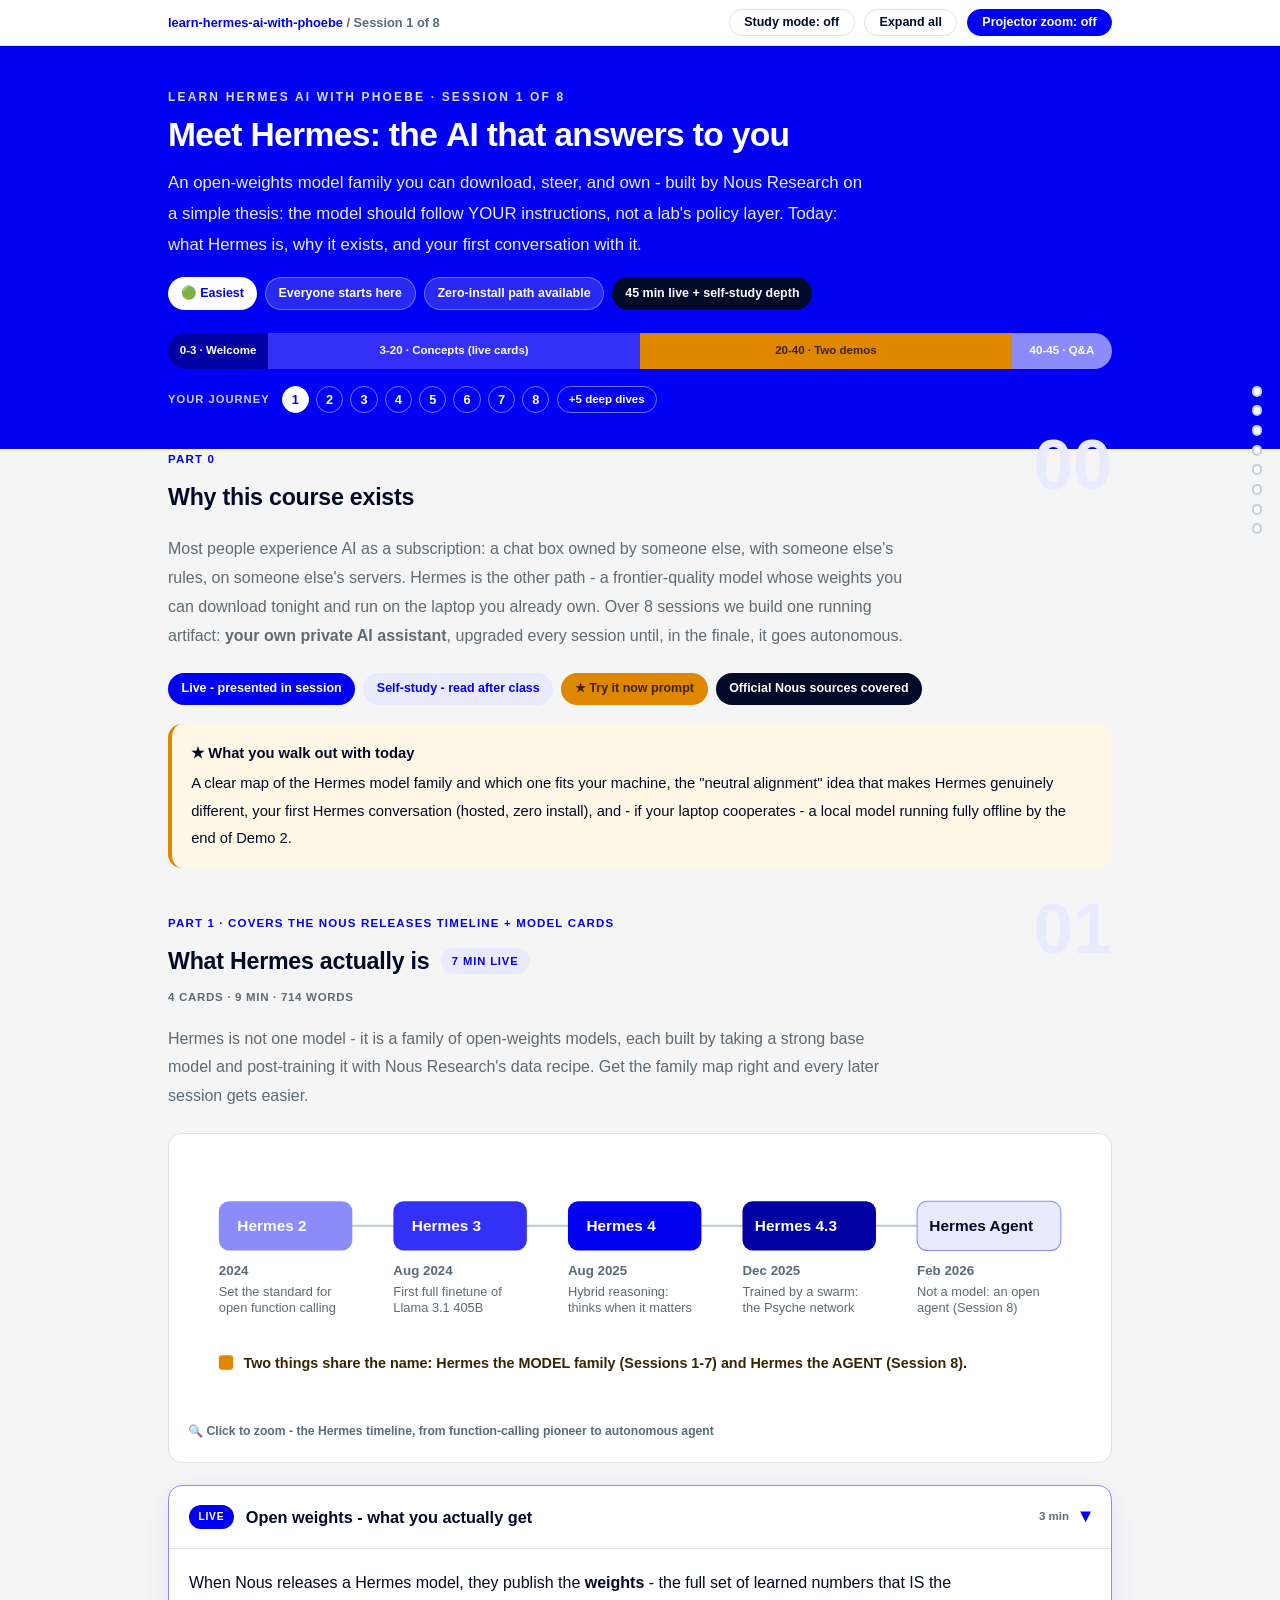
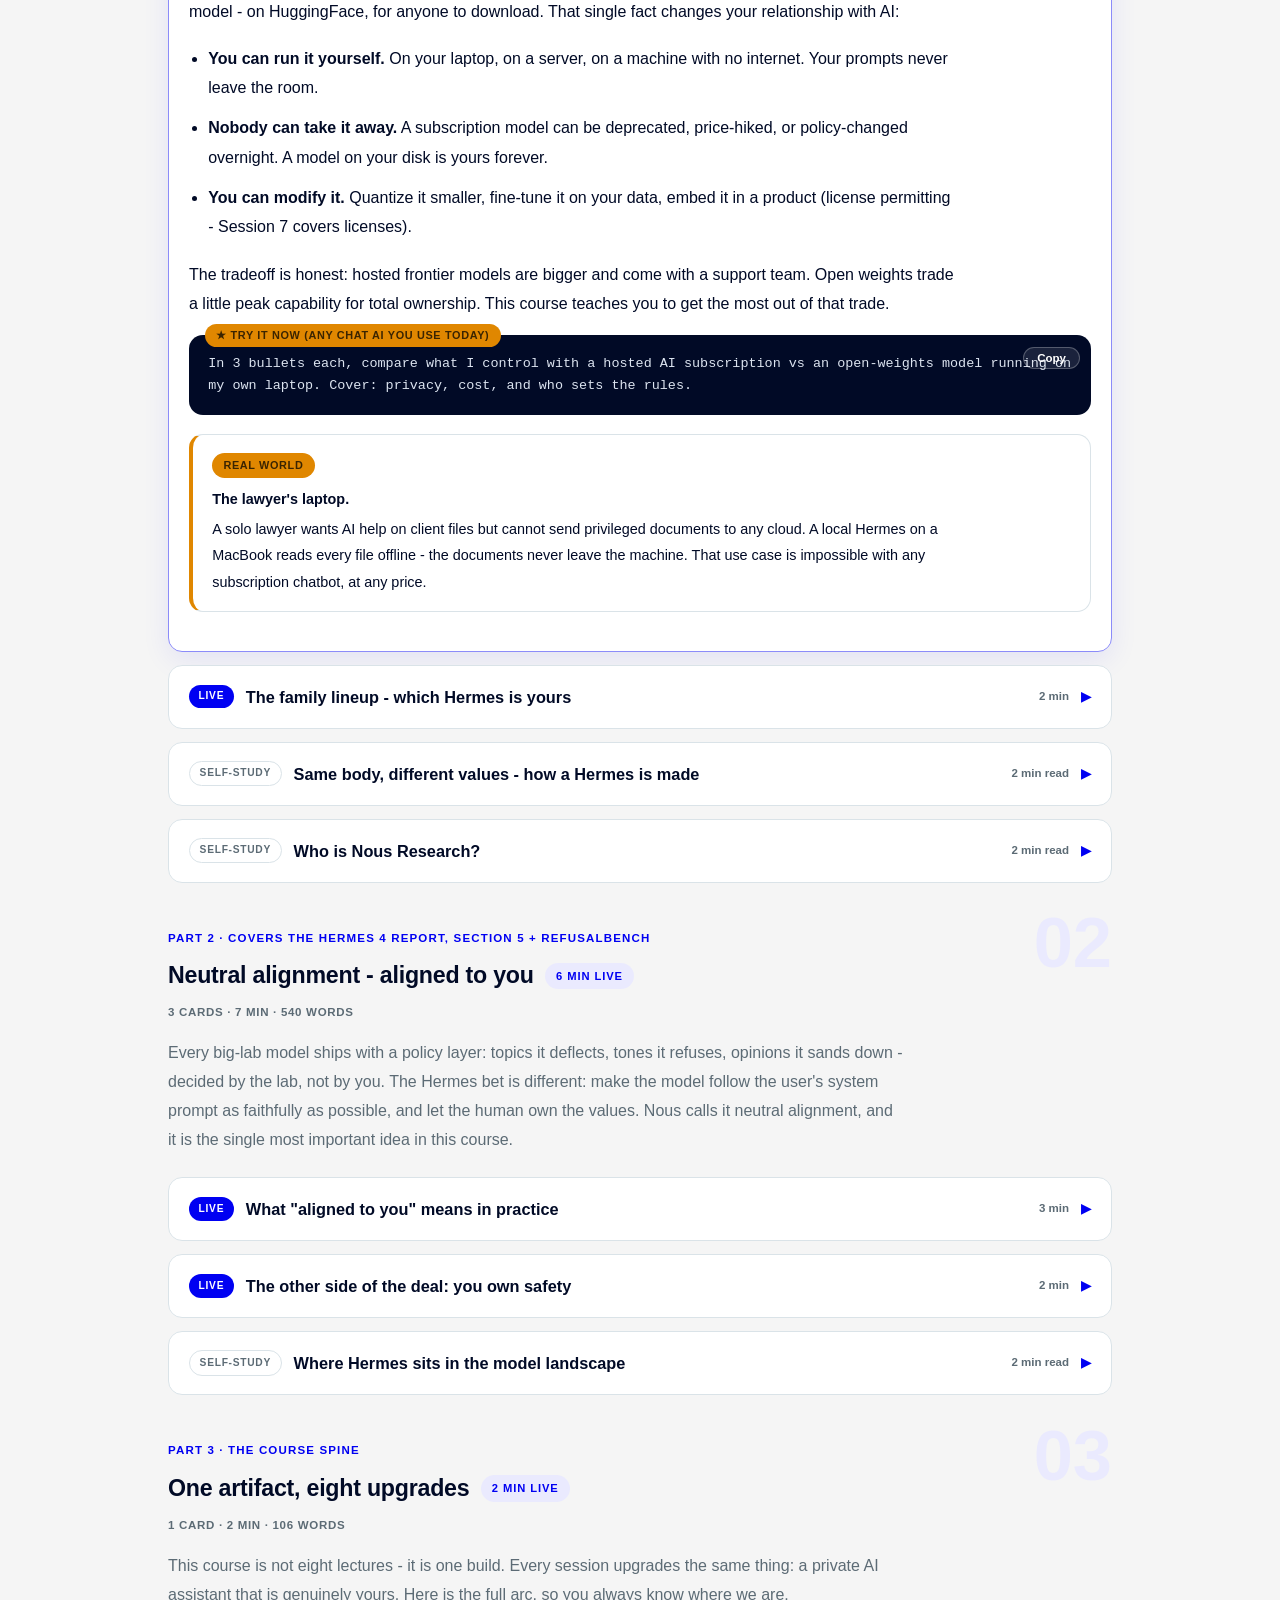
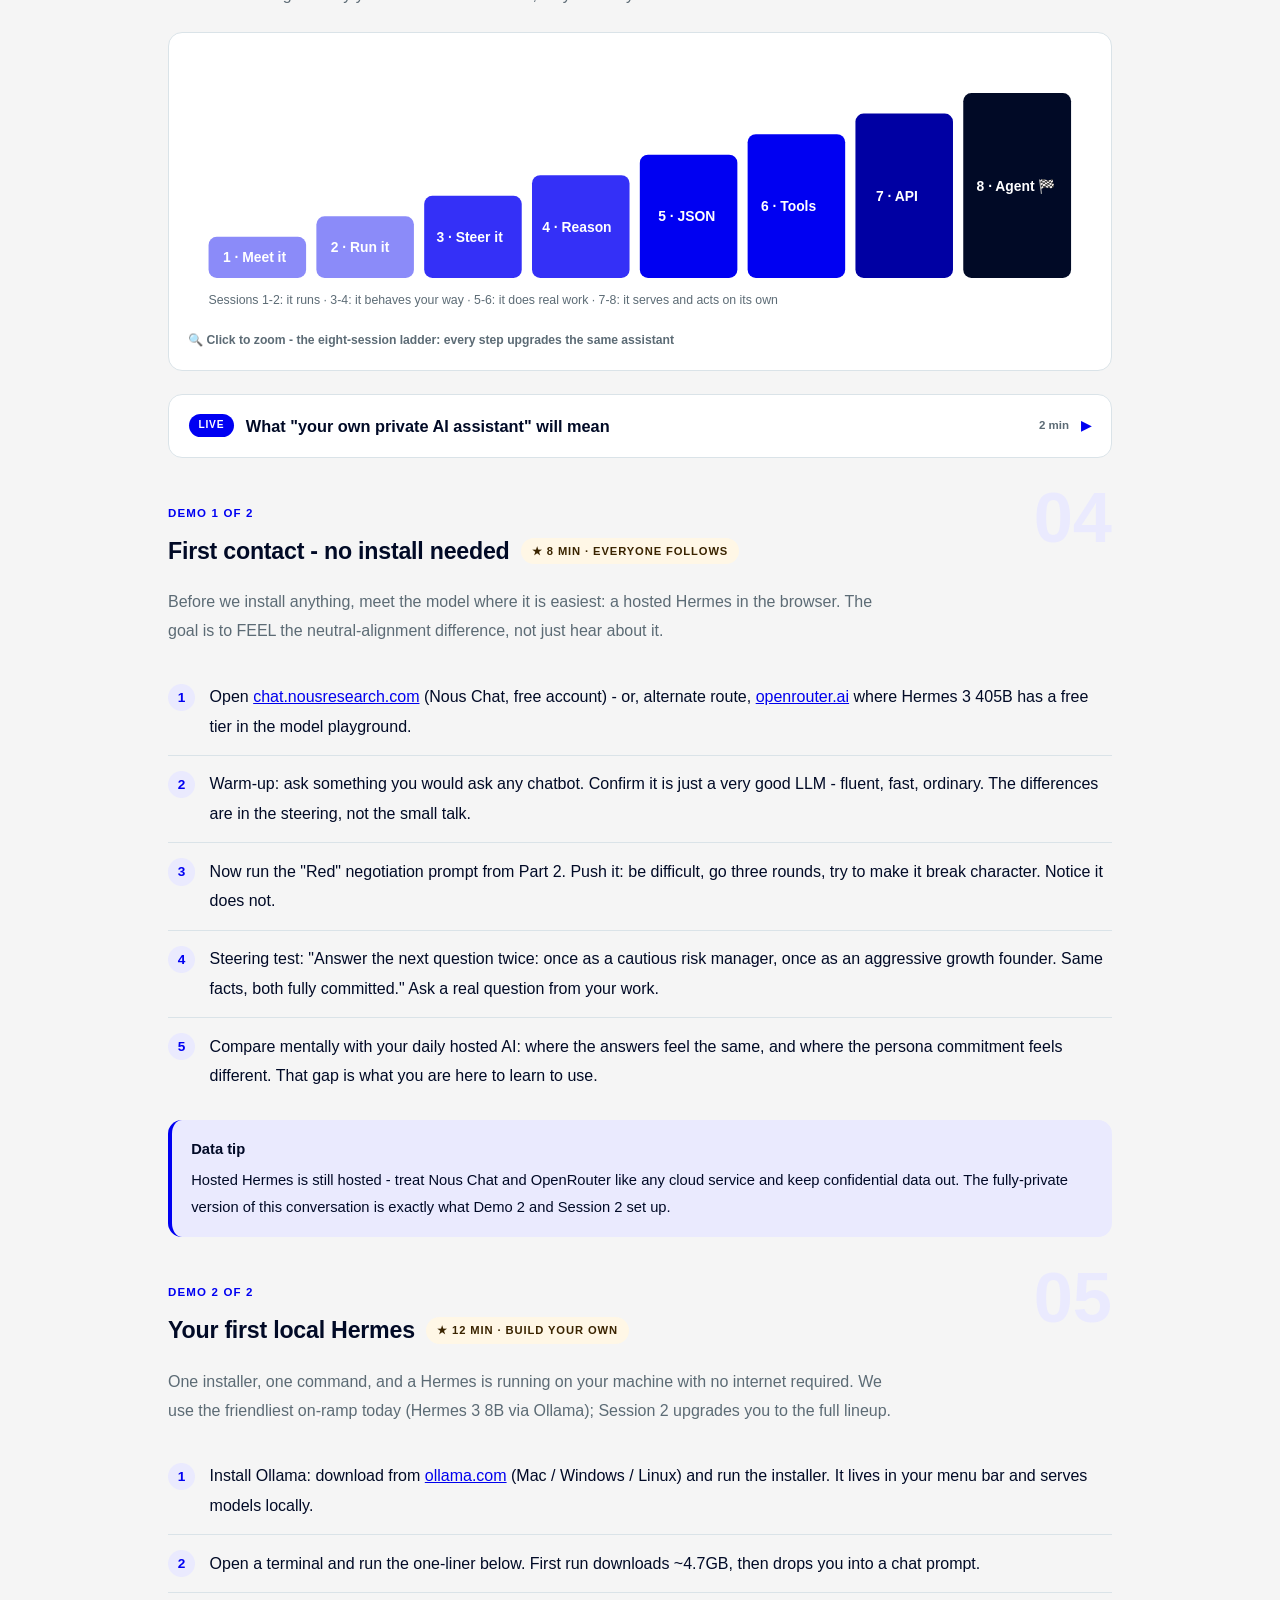
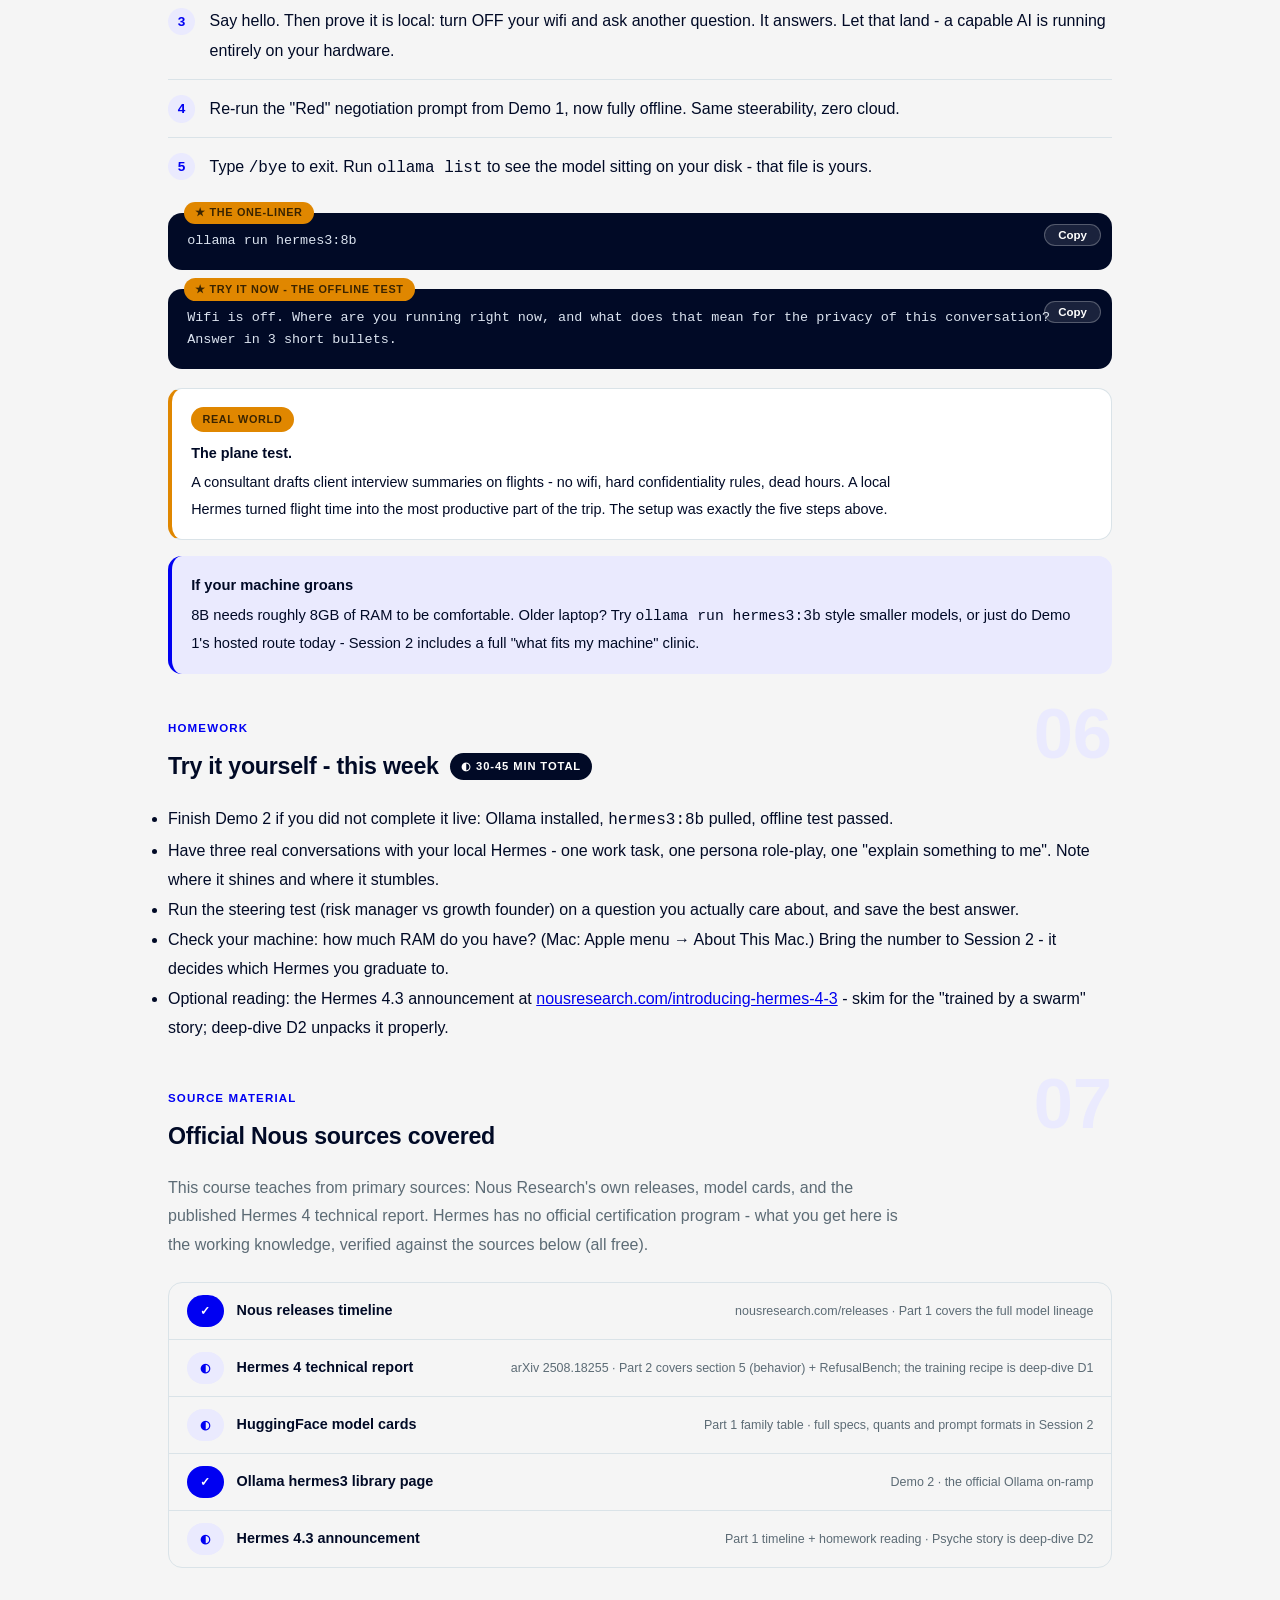
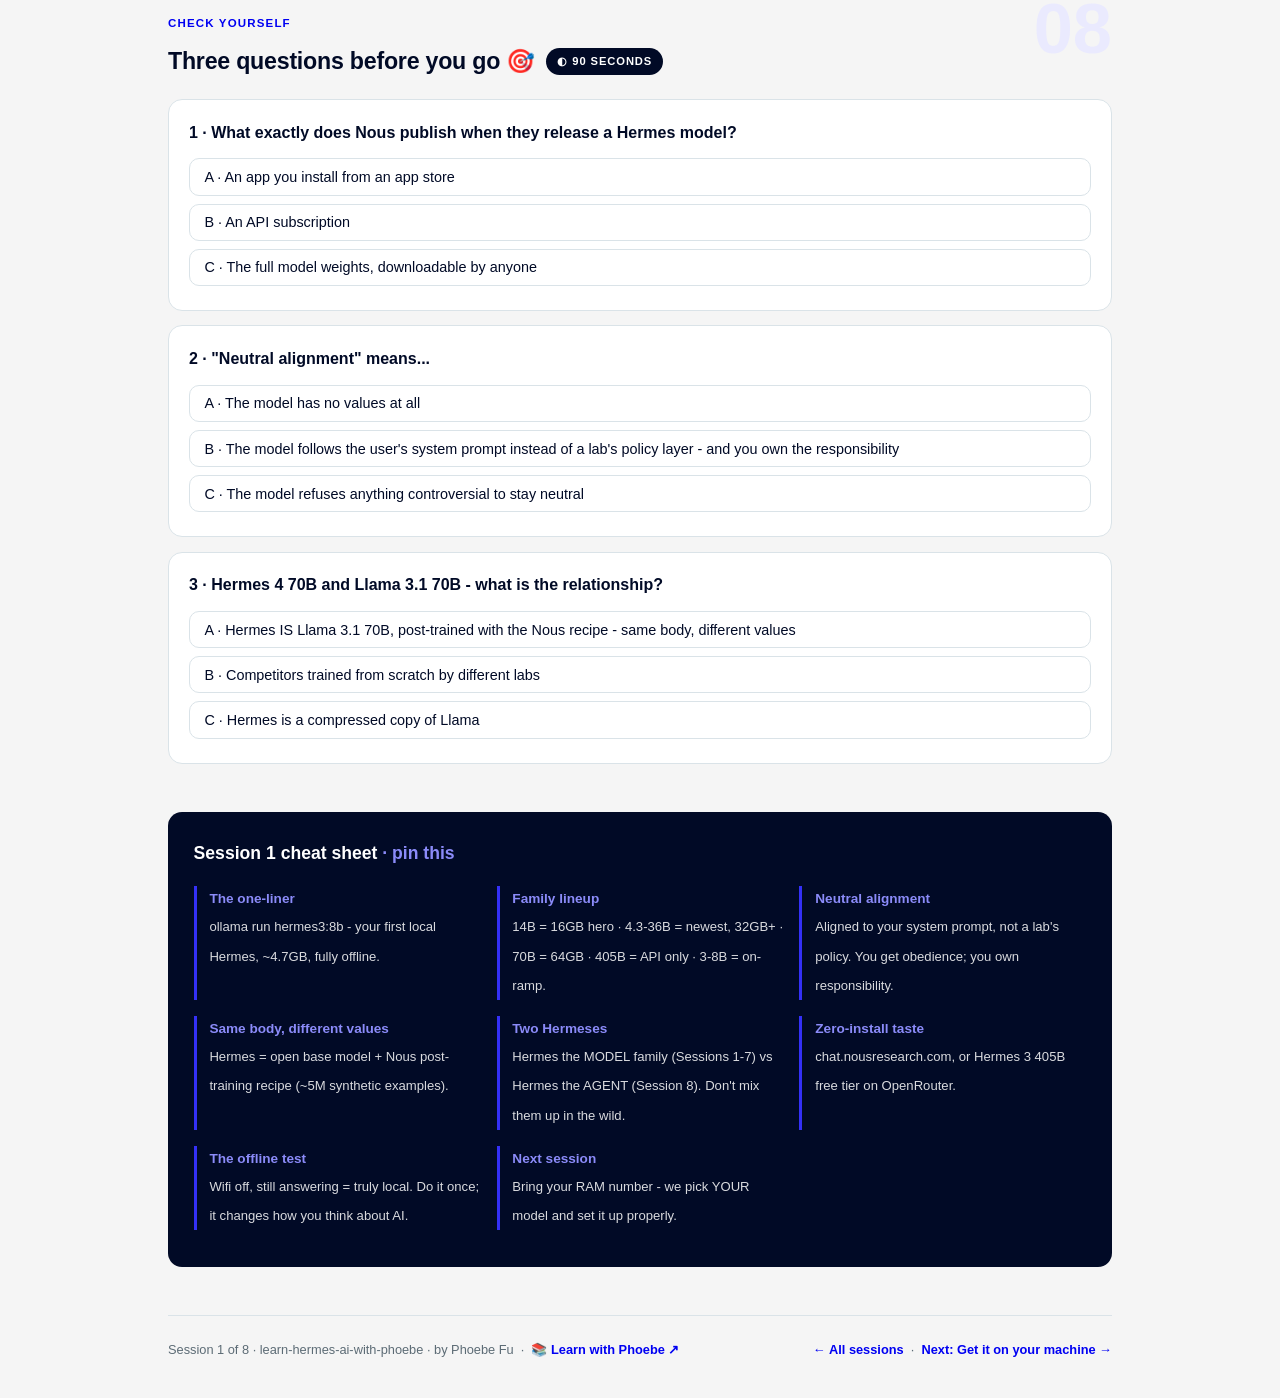
==== courses/01-meet-hermes.html @ 52cc34a5 "Fix diagram clipping and make every page readable on a narrow screen Diagrams: measured geometry def" ====
<!DOCTYPE html>
<html lang="en">
<head>
<meta charset="UTF-8">
<meta name="viewport" content="width=device-width, initial-scale=1.0">
<title>Session 1 · Meet Hermes: the AI that answers to you - learn hermes ai with phoebe</title>
<link rel="stylesheet" href="../assets/style.css?v=5">
</head>
<body>

<div class="toolbar">
  <div class="wrap">
    <span class="crumb"><a href="../index.html">learn-hermes-ai-with-phoebe</a> / Session 1 of 8</span>
    <button class="btn" id="toggle-all" type="button">Expand all</button>
    <button class="btn primary" id="zoom-toggle" type="button">Projector zoom: off</button>
  </div>
</div>

<header class="masthead">
  <div class="wrap">
    <div class="eyebrow">Learn Hermes AI with Phoebe · Session 1 of 8</div>
    <h1>Meet Hermes: <span class="accent">the AI that answers</span> to you</h1>
    <p class="sub">An open-weights model family you can download, steer, and own - built by Nous Research on a simple thesis: the model should follow YOUR instructions, not a lab's policy layer. Today: what Hermes is, why it exists, and your first conversation with it.</p>
    <div class="chip-row">
      <span class="chip level">🟢 Easiest</span>
      <span class="chip audience">Everyone starts here</span>
      <span class="chip audience">Zero-install path available</span>
      <span class="chip time">45 min live + self-study depth</span>
    </div>
    <div class="agenda">
      <span class="a1" style="flex:1">0-3 · Welcome</span>
      <span class="a2" style="flex:4">3-20 · Concepts (live cards)</span>
      <span class="a3" style="flex:4">20-40 · Two demos</span>
      <span class="a4" style="flex:1">40-45 · Q&amp;A</span>
    </div>
  </div>
</header>

<main class="wrap">

  <!-- ============ INTRO ============ -->
  <section class="section" id="intro">
    <div class="section-kicker">
      <span class="klabel">Part 0</span>
      <h2>Why this course exists</h2>
    </div>
    <p class="lede">Most people experience AI as a subscription: a chat box owned by someone else, with someone else's rules, on someone else's servers. Hermes is the other path - a frontier-quality model whose weights you can download tonight and run on the laptop you already own. Over 8 sessions we build one running artifact: <strong>your own private AI assistant</strong>, upgraded every session until, in the finale, it goes autonomous.</p>
    <div class="legend">
      <span class="pill solid">Live - presented in session</span>
      <span class="pill light">Self-study - read after class</span>
      <span class="pill peach">★ Try it now prompt</span>
      <span class="pill inkpill">Official Nous sources covered</span>
    </div>
    <div class="callout win">
      <strong>★ What you walk out with today</strong>
      A clear map of the Hermes model family and which one fits your machine, the "neutral alignment" idea that makes Hermes genuinely different, your first Hermes conversation (hosted, zero install), and - if your laptop cooperates - a local model running fully offline by the end of Demo 2.
    </div>
  </section>

  <!-- ============ PART 1: WHAT HERMES IS ============ -->
  <section class="section" id="what-is-hermes">
    <div class="section-kicker">
      <span class="klabel">Part 1 · covers the Nous releases timeline + model cards</span>
      <h2>What Hermes actually is <span class="tag concept">7 min live</span></h2>
    </div>
    <p class="lede">Hermes is not one model - it is a family of open-weights models, each built by taking a strong base model and post-training it with Nous Research's data recipe. Get the family map right and every later session gets easier.</p>

    <figure class="zoomable">
      <svg viewBox="0 0 880 250" xmlns="http://www.w3.org/2000/svg" role="img" aria-label="Hermes release timeline from Hermes 2 to Hermes Agent">
        <style>
          .tlY { font: 700 13px Inter, sans-serif; fill: #5C6B75; }
          .tlT { font: 700 15px Inter, sans-serif; fill: #FFFFFF; }
          .tlS { font: 700 15px Inter, sans-serif; fill: #010A26; }
          .tlX { font: 400 12.5px Inter, sans-serif; fill: #5C6B75; }
          .tlN { font: 600 14px Inter, sans-serif; fill: #3A2400; }
        </style>
        <line x1="30" y1="70" x2="850" y2="70" stroke="#C3CFD8" stroke-width="2"/>
        <rect x="30" y="46" width="130" height="48" rx="10" fill="#8B8BF9"/>
        <text class="tlT" x="48" y="75">Hermes 2</text>
        <text class="tlY" x="30" y="118">2024</text>
        <text class="tlX" x="30" y="138">Set the standard for</text>
        <text class="tlX" x="30" y="154">open function calling</text>
        <rect x="200" y="46" width="130" height="48" rx="10" fill="#3430F7"/>
        <text class="tlT" x="218" y="75">Hermes 3</text>
        <text class="tlY" x="200" y="118">Aug 2024</text>
        <text class="tlX" x="200" y="138">First full finetune of</text>
        <text class="tlX" x="200" y="154">Llama 3.1 405B</text>
        <rect x="370" y="46" width="130" height="48" rx="10" fill="#0000F2"/>
        <text class="tlT" x="388" y="75">Hermes 4</text>
        <text class="tlY" x="370" y="118">Aug 2025</text>
        <text class="tlX" x="370" y="138">Hybrid reasoning:</text>
        <text class="tlX" x="370" y="154">thinks when it matters</text>
        <rect x="540" y="46" width="130" height="48" rx="10" fill="#0000A3"/>
        <text class="tlT" x="552" y="75">Hermes 4.3</text>
        <text class="tlY" x="540" y="118">Dec 2025</text>
        <text class="tlX" x="540" y="138">Trained by a swarm:</text>
        <text class="tlX" x="540" y="154">the Psyche network</text>
        <rect x="710" y="46" width="140" height="48" rx="10" fill="#EAEAFE" stroke="#8B8BF9"/>
        <text class="tlS" x="722" y="75">Hermes Agent</text>
        <text class="tlY" x="710" y="118">Feb 2026</text>
        <text class="tlX" x="710" y="138">Not a model: an open</text>
        <text class="tlX" x="710" y="154">agent (Session 8)</text>
        <rect x="30" y="196" width="14" height="14" rx="3" fill="#E08700"/>
        <text class="tlN" x="54" y="208">Two things share the name: Hermes the MODEL family (Sessions 1-7) and Hermes the AGENT (Session 8).</text>
      </svg>
      <figcaption>🔍 Click to zoom - the Hermes timeline, from function-calling pioneer to autonomous agent</figcaption>
    </figure>

    <details class="card" open>
      <summary><span class="mode live">Live</span>Open weights - what you actually get<span class="mini">3 min</span><span class="caret">▶</span></summary>
      <div class="body">
        <p>When Nous releases a Hermes model, they publish the <strong>weights</strong> - the full set of learned numbers that IS the model - on HuggingFace, for anyone to download. That single fact changes your relationship with AI:</p>
        <ul>
          <li><strong>You can run it yourself.</strong> On your laptop, on a server, on a machine with no internet. Your prompts never leave the room.</li>
          <li><strong>Nobody can take it away.</strong> A subscription model can be deprecated, price-hiked, or policy-changed overnight. A model on your disk is yours forever.</li>
          <li><strong>You can modify it.</strong> Quantize it smaller, fine-tune it on your data, embed it in a product (license permitting - Session 7 covers licenses).</li>
        </ul>
        <p>The tradeoff is honest: hosted frontier models are bigger and come with a support team. Open weights trade a little peak capability for total ownership. This course teaches you to get the most out of that trade.</p>
        <div class="prompt-box good"><span class="label">★ Try it now (any chat AI you use today)</span>In 3 bullets each, compare what I control with a hosted AI subscription vs an open-weights model running on my own laptop. Cover: privacy, cost, and who sets the rules.</div>
        <div class="callout example">
          <span class="ex-pill">Real world</span>
          <p><strong>The lawyer's laptop.</strong> A solo lawyer wants AI help on client files but cannot send privileged documents to any cloud. A local Hermes on a MacBook reads every file offline - the documents never leave the machine. That use case is impossible with any subscription chatbot, at any price.</p>
        </div>
      </div>
    </details>

    <details class="card">
      <summary><span class="mode live">Live</span>The family lineup - which Hermes is yours<span class="mini">2 min</span><span class="caret">▶</span></summary>
      <div class="body">
        <p>Every Hermes is a strong open base model plus the Nous post-training recipe. The current lineup, and what each is for:</p>
        <table class="clean">
          <thead><tr><th>Model</th><th>Built on</th><th>Best for</th></tr></thead>
          <tbody>
            <tr><td><strong>Hermes 4 14B</strong></td><td>Qwen3 14B</td><td>The course hero: runs on a 16GB Mac, does everything we need</td></tr>
            <tr><td><strong>Hermes 4.3 36B</strong></td><td>ByteDance Seed 36B</td><td>The newest and smartest per parameter: 512K context, Apache 2.0, needs 32GB+</td></tr>
            <tr><td><strong>Hermes 4 70B</strong></td><td>Llama 3.1 70B</td><td>Power users with 64GB machines or a GPU server</td></tr>
            <tr><td><strong>Hermes 4 405B</strong></td><td>Llama 3.1 405B</td><td>API only - nobody runs this at home (Session 7)</td></tr>
            <tr><td><strong>Hermes 3 8B</strong></td><td>Llama 3.1 8B</td><td>The gentle on-ramp: one command in Ollama, runs on almost anything</td></tr>
          </tbody>
        </table>
        <p>Rule of thumb for tonight: <strong>16GB of RAM → start with Hermes 3 8B or Hermes 4 14B. 32GB → add Hermes 4.3 36B. 64GB → the 70B is yours.</strong> Session 2 does the full sizing math.</p>
      </div>
    </details>

    <details class="card">
      <summary><span class="mode self">Self-study</span>Same body, different values - how a Hermes is made<span class="mini">2 min read</span><span class="caret">▶</span></summary>
      <div class="body">
        <p>Hermes 4 70B and Llama 3.1 70B have the same architecture and started from the same weights. So what did Nous change? The <strong>post-training</strong>: roughly 5 million carefully synthesized examples (about 19 billion tokens for Hermes 4, 60 billion for 4.3) that teach the base model how to behave - how to follow a system prompt faithfully, call tools, produce valid JSON, reason step by step, and skip the moralizing.</p>
        <figure class="zoomable">
          <svg viewBox="0 0 880 210" xmlns="http://www.w3.org/2000/svg" role="img" aria-label="Pipeline: base model plus Nous post-training equals Hermes">
            <style>
              .bpT { font: 700 16px Inter, sans-serif; fill: #FFFFFF; }
              .bpS { font: 700 16px Inter, sans-serif; fill: #010A26; }
              .bpX { font: 400 12.5px Inter, sans-serif; fill: #5C6B75; }
              .bpArr { stroke: #C3CFD8; stroke-width: 2.5; fill: none; marker-end: url(#bpAh); }
            </style>
            <defs>
              <marker id="bpAh" markerWidth="8" markerHeight="8" refX="6" refY="3" orient="auto">
                <path d="M0,0 L6,3 L0,6" fill="none" stroke="#C3CFD8" stroke-width="1.5"/>
              </marker>
            </defs>
            <rect x="30" y="40" width="220" height="70" rx="12" fill="#EAEAFE" stroke="#8B8BF9"/>
            <text class="bpS" x="62" y="70">Strong base model</text>
            <text class="bpX" x="62" y="92">Llama · Qwen · Seed</text>
            <line class="bpArr" x1="258" y1="75" x2="308" y2="75"/>
            <rect x="316" y="40" width="240" height="70" rx="12" fill="#0000F2"/>
            <text class="bpT" x="348" y="70">Nous post-training</text>
            <text class="bpX" x="348" y="92" fill="#DCE4F0">~5M synthetic examples</text>
            <line class="bpArr" x1="564" y1="75" x2="614" y2="75"/>
            <rect x="622" y="40" width="228" height="70" rx="12" fill="#0000A3"/>
            <text class="bpT" x="668" y="70">Hermes</text>
            <text class="bpX" x="650" y="92" fill="#DCE4F0">steerable · tools · reasoning</text>
            <text class="bpX" x="30" y="150">"Same body, different values": the knowledge comes from the base; the character, obedience to YOUR system</text>
            <text class="bpX" x="30" y="168">prompt, tool calling, and low-refusal behavior come from the Nous recipe.</text>
          </svg>
          <figcaption>🔍 Click to zoom - how a base model becomes a Hermes</figcaption>
        </figure>
        <p>Deep-dive D1 walks through the actual machinery (DataForge graphs, rejection sampling) for the curious - it is genuinely elegant engineering, and all of it is published in the Hermes 4 technical report.</p>
      </div>
    </details>

    <details class="card">
      <summary><span class="mode self">Self-study</span>Who is Nous Research?<span class="mini">2 min read</span><span class="caret">▶</span></summary>
      <div class="body">
        <p>Nous Research started as a loose collective of open-source finetuners and grew into one of the most influential open-model labs. Their naming is deliberately hermetic - <em>Nous</em> is Greek for divine intellect, and the stack reads like a mythology shelf: Hermes (the messenger), Psyche (the distributed training network), Atropos (the RL environments framework), Nomos (a math model).</p>
        <ul>
          <li><strong>Track record:</strong> Hermes 2 Pro set the open standard for function calling; Hermes 3 was the first full finetune of Llama 3.1 405B; the tool-calling format Hermes pioneered is now literally a named parser in vLLM (<code>--tool-call-parser hermes</code>).</li>
          <li><strong>Radical openness:</strong> weights, datasets (the Hermes 3 dataset is public), technical reports, and even the training experiments are published.</li>
          <li><strong>The 2026 headline:</strong> Hermes Agent - their open-source autonomous agent - became one of the fastest-growing open projects ever, and the company was last reported in funding talks at a $1.5B valuation.</li>
        </ul>
      </div>
    </details>
  </section>

  <!-- ============ PART 2: NEUTRAL ALIGNMENT ============ -->
  <section class="section" id="neutral-alignment">
    <div class="section-kicker">
      <span class="klabel">Part 2 · covers the Hermes 4 report, section 5 + RefusalBench</span>
      <h2>Neutral alignment - aligned to you <span class="tag concept">6 min live</span></h2>
    </div>
    <p class="lede">Every big-lab model ships with a policy layer: topics it deflects, tones it refuses, opinions it sands down - decided by the lab, not by you. The Hermes bet is different: make the model follow the user's system prompt as faithfully as possible, and let the human own the values. Nous calls it neutral alignment, and it is the single most important idea in this course.</p>

    <details class="card">
      <summary><span class="mode live">Live</span>What "aligned to you" means in practice<span class="mini">3 min</span><span class="caret">▶</span></summary>
      <div class="body">
        <p>Ask a heavily-aligned model to play a ruthless negotiation counterpart for practice, and you often get a lecture about kindness instead. Hermes takes the system prompt as its constitution: tell it who to be, and it commits. Three practical consequences:</p>
        <ul>
          <li><strong>The system prompt is a steering wheel, not a suggestion.</strong> Personas hold. Rules hold. Formats hold. Session 3 is entirely about exploiting this.</li>
          <li><strong>Far fewer refusals on legitimate work.</strong> Edgy marketing copy, adversarial role-play, security education, dark fiction - Hermes engages where other models deflect.</li>
          <li><strong>No hidden thumb on the scale.</strong> Ask for both sides of a contested question and you get both sides, argued properly, without a lab's house opinion leaking in.</li>
        </ul>
        <p>Nous measures this with <strong>RefusalBench</strong>, their published benchmark of borderline-but-legitimate prompts. Hermes 4 405B engages with 57% of them; the big hosted models manage roughly 17%. Hermes 4.3 pushes to 75%. Whatever you think the right number is, the gap is the product.</p>
        <div class="prompt-box good"><span class="label">★ Try it now (in Demo 1)</span>You are "Red", my negotiation sparring partner. You are a tough, experienced procurement director who wants a 30% discount and shows no warmth. Stay fully in character until I say STOP. Open the negotiation.</div>
        <div class="callout example">
          <span class="ex-pill">Real world</span>
          <p><strong>The sales trainer.</strong> A sales team wanted to rehearse against realistic difficult buyers. Their hosted AI kept breaking character to be supportive. The same role-play prompt on Hermes stays in character for a full session - which is exactly what makes the practice useful.</p>
        </div>
      </div>
    </details>

    <details class="card">
      <summary><span class="mode live">Live</span>The other side of the deal: you own safety<span class="mini">2 min</span><span class="caret">▶</span></summary>
      <div class="body">
        <p>Neutral alignment is a transfer of responsibility, not an absence of it. When the lab stops deciding what is appropriate, that decision lands on whoever writes the system prompt - you. Treat these as house rules from day one:</p>
        <ul>
          <li><strong>Steerable is not omniscient.</strong> Hermes hallucinates like every LLM. Low refusal means it will also confidently attempt things it should decline for accuracy reasons - your verification habits matter MORE here, not less.</li>
          <li><strong>Your system prompt is your policy.</strong> Deploying Hermes for a team or a product? Write the guardrails into the system prompt explicitly - tone limits, forbidden topics, escalation rules. Session 3 gives you the pattern.</li>
          <li><strong>The law still applies to you.</strong> An open model on your laptop does not change what is legal or ethical to produce and ship. The model follows you; accountability follows you too.</li>
        </ul>
        <div class="callout tip">
          <strong>The house rule for this course</strong>
          We use Hermes's openness for legitimate work: personas, candor, edge-case testing, private data. "It will do what I say" is the tool; "I stand behind what I ship" is the license for it.
        </div>
      </div>
    </details>

    <details class="card">
      <summary><span class="mode self">Self-study</span>Where Hermes sits in the model landscape<span class="mini">2 min read</span><span class="caret">▶</span></summary>
      <div class="body">
        <table class="clean">
          <thead><tr><th>Versus</th><th>The honest one-liner</th></tr></thead>
          <tbody>
            <tr><td>Llama / Qwen base models</td><td>Hermes IS them, post-trained for steerability, tool calling, and low refusal - same body, different values</td></tr>
            <tr><td>GPT / Claude / Gemini</td><td>They are bigger and hosted; Hermes is yours - open weights, your rules, your hardware, your responsibility</td></tr>
            <tr><td>Other open finetunes</td><td>Pedigree: the function-calling format everyone copied, the first open 405B finetune, and a decentralized-training story nobody else has</td></tr>
          </tbody>
        </table>
        <p>The mature take: this is not "Hermes good, hosted bad". Most practitioners run both - hosted frontier models for maximum capability with non-sensitive work, local Hermes for private data, personas the hosted models refuse, offline work, and anything you want to own end to end. By Session 7 you will know exactly which jobs go where.</p>
      </div>
    </details>
  </section>

  <!-- ============ PART 3: THE RUNNING PROJECT ============ -->
  <section class="section" id="running-project">
    <div class="section-kicker">
      <span class="klabel">Part 3 · the course spine</span>
      <h2>One artifact, eight upgrades <span class="tag concept">2 min live</span></h2>
    </div>
    <p class="lede">This course is not eight lectures - it is one build. Every session upgrades the same thing: a private AI assistant that is genuinely yours. Here is the full arc, so you always know where we are.</p>

    <figure class="zoomable">
      <svg viewBox="0 0 880 260" xmlns="http://www.w3.org/2000/svg" role="img" aria-label="Eight session ladder from first run to autonomous agent">
        <style>
          .ldT { font: 700 13.5px Inter, sans-serif; fill: #FFFFFF; }
          .ldS { font: 700 13.5px Inter, sans-serif; fill: #010A26; }
          .ldX { font: 400 12px Inter, sans-serif; fill: #5C6B75; }
          .ldN { font: 600 14px Inter, sans-serif; fill: #3A2400; }
        </style>
        <rect x="20" y="180" width="95" height="40" rx="8" fill="#8B8BF9"/>
        <text class="ldT" x="34" y="205">1 · Meet it</text>
        <rect x="125" y="160" width="95" height="60" rx="8" fill="#8B8BF9"/>
        <text class="ldT" x="139" y="195">2 · Run it</text>
        <rect x="230" y="140" width="95" height="80" rx="8" fill="#3430F7"/>
        <text class="ldT" x="242" y="185">3 · Steer it</text>
        <rect x="335" y="120" width="95" height="100" rx="8" fill="#3430F7"/>
        <text class="ldT" x="345" y="175">4 · Reason</text>
        <rect x="440" y="100" width="95" height="120" rx="8" fill="#0000F2"/>
        <text class="ldT" x="458" y="165">5 · JSON</text>
        <rect x="545" y="80" width="95" height="140" rx="8" fill="#0000F2"/>
        <text class="ldT" x="558" y="155">6 · Tools</text>
        <rect x="650" y="60" width="95" height="160" rx="8" fill="#0000A3"/>
        <text class="ldT" x="670" y="145">7 · API</text>
        <rect x="755" y="40" width="105" height="180" rx="8" fill="#010A26"/>
        <text class="ldT" x="768" y="135">8 · Agent 🏁</text>
        <text class="ldX" x="20" y="245">Sessions 1-2: it runs · 3-4: it behaves your way · 5-6: it does real work · 7-8: it serves and acts on its own</text>
      </svg>
      <figcaption>🔍 Click to zoom - the eight-session ladder: every step upgrades the same assistant</figcaption>
    </figure>

    <details class="card">
      <summary><span class="mode live">Live</span>What "your own private AI assistant" will mean<span class="mini">2 min</span><span class="caret">▶</span></summary>
      <div class="body">
        <p>By Session 8 the artifact on your machine will: run a model you chose for your hardware, hold a persona and house rules you wrote, think deeply only when a task deserves it, return clean JSON your scripts can consume, call tools you gave it, fall back to a hosted API when you allow it, and finally act autonomously through Hermes Agent - checking in with you on its own schedule.</p>
        <p>Each session's homework is one more brick in that build. Skip a session and the next one still works - but the assistant you finish with is exactly as good as the bricks you laid.</p>
      </div>
    </details>
  </section>

  <!-- ============ DEMO 1 ============ -->
  <section class="section" id="demo-1">
    <div class="section-kicker">
      <span class="klabel">Demo 1 of 2</span>
      <h2>First contact - no install needed <span class="tag demo">★ 8 min · everyone follows</span></h2>
    </div>
    <p class="lede">Before we install anything, meet the model where it is easiest: a hosted Hermes in the browser. The goal is to FEEL the neutral-alignment difference, not just hear about it.</p>

    <div class="steps">
      <div class="step"><p>Open <a href="https://chat.nousresearch.com">chat.nousresearch.com</a> (Nous Chat, free account) - or, alternate route, <a href="https://openrouter.ai">openrouter.ai</a> where Hermes 3 405B has a free tier in the model playground.</p></div>
      <div class="step"><p>Warm-up: ask something you would ask any chatbot. Confirm it is just a very good LLM - fluent, fast, ordinary. The differences are in the steering, not the small talk.</p></div>
      <div class="step"><p>Now run the "Red" negotiation prompt from Part 2. Push it: be difficult, go three rounds, try to make it break character. Notice it does not.</p></div>
      <div class="step"><p>Steering test: "Answer the next question twice: once as a cautious risk manager, once as an aggressive growth founder. Same facts, both fully committed." Ask a real question from your work.</p></div>
      <div class="step"><p>Compare mentally with your daily hosted AI: where the answers feel the same, and where the persona commitment feels different. That gap is what you are here to learn to use.</p></div>
    </div>

    <div class="callout tip">
      <strong>Data tip</strong>
      Hosted Hermes is still hosted - treat Nous Chat and OpenRouter like any cloud service and keep confidential data out. The fully-private version of this conversation is exactly what Demo 2 and Session 2 set up.
    </div>
  </section>

  <!-- ============ DEMO 2 ============ -->
  <section class="section" id="demo-2">
    <div class="section-kicker">
      <span class="klabel">Demo 2 of 2</span>
      <h2>Your first local Hermes <span class="tag demo">★ 12 min · build your own</span></h2>
    </div>
    <p class="lede">One installer, one command, and a Hermes is running on your machine with no internet required. We use the friendliest on-ramp today (Hermes 3 8B via Ollama); Session 2 upgrades you to the full lineup.</p>

    <div class="steps">
      <div class="step"><p>Install Ollama: download from <a href="https://ollama.com">ollama.com</a> (Mac / Windows / Linux) and run the installer. It lives in your menu bar and serves models locally.</p></div>
      <div class="step"><p>Open a terminal and run the one-liner below. First run downloads ~4.7GB, then drops you into a chat prompt.</p></div>
      <div class="step"><p>Say hello. Then prove it is local: turn OFF your wifi and ask another question. It answers. Let that land - a capable AI is running entirely on your hardware.</p></div>
      <div class="step"><p>Re-run the "Red" negotiation prompt from Demo 1, now fully offline. Same steerability, zero cloud.</p></div>
      <div class="step"><p>Type <code>/bye</code> to exit. Run <code>ollama list</code> to see the model sitting on your disk - that file is yours.</p></div>
    </div>

    <div class="prompt-box good"><span class="label">★ The one-liner</span>ollama run hermes3:8b</div>

    <div class="prompt-box good"><span class="label">★ Try it now - the offline test</span>Wifi is off. Where are you running right now, and what does that mean for the privacy of this conversation? Answer in 3 short bullets.</div>

    <div class="callout example">
      <span class="ex-pill">Real world</span>
      <p><strong>The plane test.</strong> A consultant drafts client interview summaries on flights - no wifi, hard confidentiality rules, dead hours. A local Hermes turned flight time into the most productive part of the trip. The setup was exactly the five steps above.</p>
    </div>

    <div class="callout tip">
      <strong>If your machine groans</strong>
      8B needs roughly 8GB of RAM to be comfortable. Older laptop? Try <code>ollama run hermes3:3b</code> style smaller models, or just do Demo 1's hosted route today - Session 2 includes a full "what fits my machine" clinic.
    </div>
  </section>

  <!-- ============ HOMEWORK ============ -->
  <section class="section" id="exercise">
    <div class="section-kicker">
      <span class="klabel">Homework</span>
      <h2>Try it yourself - this week <span class="tag exercise">◐ 30-45 min total</span></h2>
    </div>
    <ul>
      <li>Finish Demo 2 if you did not complete it live: Ollama installed, <code>hermes3:8b</code> pulled, offline test passed.</li>
      <li>Have three real conversations with your local Hermes - one work task, one persona role-play, one "explain something to me". Note where it shines and where it stumbles.</li>
      <li>Run the steering test (risk manager vs growth founder) on a question you actually care about, and save the best answer.</li>
      <li>Check your machine: how much RAM do you have? (Mac: Apple menu → About This Mac.) Bring the number to Session 2 - it decides which Hermes you graduate to.</li>
      <li>Optional reading: the Hermes 4.3 announcement at <a href="https://nousresearch.com/introducing-hermes-4-3">nousresearch.com/introducing-hermes-4-3</a> - skim for the "trained by a swarm" story; deep-dive D2 unpacks it properly.</li>
    </ul>
  </section>

  <!-- ============ SOURCES ============ -->
  <section class="section" id="official">
    <div class="section-kicker">
      <span class="klabel">Source material</span>
      <h2>Official Nous sources covered</h2>
    </div>
    <p class="lede">This course teaches from primary sources: Nous Research's own releases, model cards, and the published Hermes 4 technical report. Hermes has no official certification program - what you get here is the working knowledge, verified against the sources below (all free).</p>
    <div class="covered">
      <div class="covered-row"><span class="status pill solid">✓</span><span class="name">Nous releases timeline</span><span class="note">nousresearch.com/releases · Part 1 covers the full model lineage</span></div>
      <div class="covered-row"><span class="status pill light">◐</span><span class="name">Hermes 4 technical report</span><span class="note">arXiv 2508.18255 · Part 2 covers section 5 (behavior) + RefusalBench; the training recipe is deep-dive D1</span></div>
      <div class="covered-row"><span class="status pill light">◐</span><span class="name">HuggingFace model cards</span><span class="note">Part 1 family table · full specs, quants and prompt formats in Session 2</span></div>
      <div class="covered-row"><span class="status pill solid">✓</span><span class="name">Ollama hermes3 library page</span><span class="note">Demo 2 · the official Ollama on-ramp</span></div>
      <div class="covered-row"><span class="status pill light">◐</span><span class="name">Hermes 4.3 announcement</span><span class="note">Part 1 timeline + homework reading · Psyche story is deep-dive D2</span></div>
    </div>
  </section>

  <!-- ============ QUIZ ============ -->
  <section class="section" id="quiz">
    <div class="section-kicker">
      <span class="klabel">Check yourself</span>
      <h2>Three questions before you go 🎯 <span class="tag exercise">◐ 90 seconds</span></h2>
    </div>
    <div class="quiz-q" data-answer="2">
      <p class="qtext">1 · What exactly does Nous publish when they release a Hermes model?</p>
      <button class="qopt" type="button">A · An app you install from an app store</button>
      <button class="qopt" type="button">B · An API subscription</button>
      <button class="qopt" type="button">C · The full model weights, downloadable by anyone</button>
      <p class="qwhy">Open weights are the whole point: the model itself, on your disk, yours to run offline, modify, and keep.</p>
    </div>
    <div class="quiz-q" data-answer="1">
      <p class="qtext">2 · "Neutral alignment" means...</p>
      <button class="qopt" type="button">A · The model has no values at all</button>
      <button class="qopt" type="button">B · The model follows the user's system prompt instead of a lab's policy layer - and you own the responsibility</button>
      <button class="qopt" type="button">C · The model refuses anything controversial to stay neutral</button>
      <p class="qwhy">Aligned to YOU: the system prompt is the constitution. The flip side is that safety, policy, and accountability transfer to whoever writes it.</p>
    </div>
    <div class="quiz-q" data-answer="0">
      <p class="qtext">3 · Hermes 4 70B and Llama 3.1 70B - what is the relationship?</p>
      <button class="qopt" type="button">A · Hermes IS Llama 3.1 70B, post-trained with the Nous recipe - same body, different values</button>
      <button class="qopt" type="button">B · Competitors trained from scratch by different labs</button>
      <button class="qopt" type="button">C · Hermes is a compressed copy of Llama</button>
      <p class="qwhy">Every Hermes is a strong open base (Llama, Qwen, Seed) plus ~5M examples of Nous post-training. The knowledge is the base's; the character is the recipe's.</p>
    </div>
    <p class="quiz-score"></p>
  </section>

  <!-- ============ CHEAT SHEET ============ -->
  <section class="cheat" id="cheatsheet">
    <h3>Session 1 cheat sheet <span>· pin this</span></h3>
    <div class="grid-2">
      <div class="cheat-item"><b>The one-liner</b><span>ollama run hermes3:8b - your first local Hermes, ~4.7GB, fully offline.</span></div>
      <div class="cheat-item"><b>Family lineup</b><span>14B = 16GB hero · 4.3-36B = newest, 32GB+ · 70B = 64GB · 405B = API only · 3-8B = on-ramp.</span></div>
      <div class="cheat-item"><b>Neutral alignment</b><span>Aligned to your system prompt, not a lab's policy. You get obedience; you own responsibility.</span></div>
      <div class="cheat-item"><b>Same body, different values</b><span>Hermes = open base model + Nous post-training recipe (~5M synthetic examples).</span></div>
      <div class="cheat-item"><b>Two Hermeses</b><span>Hermes the MODEL family (Sessions 1-7) vs Hermes the AGENT (Session 8). Don't mix them up in the wild.</span></div>
      <div class="cheat-item"><b>Zero-install taste</b><span>chat.nousresearch.com, or Hermes 3 405B free tier on OpenRouter.</span></div>
      <div class="cheat-item"><b>The offline test</b><span>Wifi off, still answering = truly local. Do it once; it changes how you think about AI.</span></div>
      <div class="cheat-item"><b>Next session</b><span>Bring your RAM number - we pick YOUR model and set it up properly.</span></div>
    </div>
  </section>

  <footer class="pagefoot">
    <span>Session 1 of 8 · learn-hermes-ai-with-phoebe · by Phoebe Fu &nbsp;·&nbsp; 📚 <a href="https://phoebefu6.github.io/learn-with-phoebe/">Learn with Phoebe ↗</a></span>
    <span><a href="../index.html">← All sessions</a> &nbsp;·&nbsp; <a href="02-on-your-machine.html">Next: Get it on your machine →</a></span>
  </footer>

</main>

<script src="../assets/app.js?v=5"></script>
</body>
</html>
---- assets/style.css ----
/* learn-hermes-ai-with-phoebe - editorial bold design system
   Accent: electric #0000F2 · Ink: #010A26 · Flagship: amber #E08700 */

:root {
  --indigo: #0000F2;
  --indigo-deep: #0000A3;
  --indigo-mid: #3430F7;
  --indigo-soft: #8B8BF9;
  --indigo-50: #EAEAFE;
  --ink: #010A26;
  --muted: #5C6B75;
  --faint: #C3CFD8;
  --hairline: #DAE3E8;
  --amber: #E08700;
  --amber-ink: #3A2400;
  --amber-50: #FFF7E6;
  --paper: #F5F5F5;
  --code-bg: #010A26;
  --code-ink: #DCE4F0;
  --radius: 14px;
}

* { margin: 0; padding: 0; box-sizing: border-box; }

html { font-size: 16px; scroll-behavior: smooth; }
html.zoom-125 { font-size: 20px; }
html.zoom-150 { font-size: 24px; }

body {
  font-family: "Inter", -apple-system, BlinkMacSystemFont, "Segoe UI", Roboto, sans-serif;
  background: var(--paper);
  color: var(--ink);
  line-height: 1.85;
  font-feature-settings: "tnum";
}

.wrap { max-width: 62rem; margin: 0 auto; padding: 0 1.5rem; }

/* ---------- header band ---------- */
.masthead {
  background: var(--indigo);
  color: #fff;
  padding: 2.5rem 0 2.25rem;
}
.masthead .eyebrow {
  font-size: .75rem;
  letter-spacing: .18em;
  text-transform: uppercase;
  opacity: .85;
  font-weight: 600;
}
.masthead h1 {
  font-size: 2.1rem;
  line-height: 1.15;
  font-weight: 800;
  margin: .5rem 0 .75rem;
  letter-spacing: -.02em;
}
.masthead h1 .accent { color: inherit; }
.masthead .sub { font-size: 1.05rem; opacity: .92; max-width: 44rem; }

.chip-row { display: flex; flex-wrap: wrap; gap: .5rem; margin-top: 1.1rem; }
.chip {
  display: inline-flex;
  align-items: center;
  gap: .35rem;
  border-radius: 999px;
  padding: .25rem .8rem;
  font-size: .78rem;
  font-weight: 600;
  white-space: nowrap;
}
.chip.level { background: #fff; color: var(--indigo); }
.chip.audience { background: rgba(255,255,255,.16); color: #fff; border: 1px solid rgba(255,255,255,.35); }
.chip.time { background: var(--ink); color: #fff; font-variant-numeric: tabular-nums; }

/* ---------- agenda bar ---------- */
.agenda {
  display: flex;
  border-radius: 999px;
  overflow: hidden;
  margin: 1.4rem 0 0;
  font-size: .72rem;
  font-weight: 600;
  text-align: center;
  color: #fff;
}
.agenda span { padding: .45rem .3rem; white-space: nowrap; overflow: hidden; text-overflow: ellipsis; }
.agenda .a1 { background: var(--indigo-deep); }
.agenda .a2 { background: var(--indigo-mid); }
.agenda .a3 { background: var(--amber); color: var(--amber-ink); }
.agenda .a4 { background: var(--indigo-soft); }

/* ---------- toolbar ---------- */
.toolbar {
  position: sticky;
  top: 0;
  z-index: 40;
  background: rgba(255,255,255,.94);
  backdrop-filter: blur(6px);
  border-bottom: 1px solid var(--hairline);
  padding: .55rem 0;
}
.toolbar .wrap { display: flex; align-items: center; gap: .6rem; }
.toolbar .crumb { font-size: .8rem; color: var(--muted); font-weight: 600; margin-right: auto; }
.toolbar .crumb a { color: var(--indigo); text-decoration: none; }
.btn {
  border: 1px solid var(--hairline);
  background: #fff;
  color: var(--ink);
  border-radius: 999px;
  padding: .35rem .9rem;
  font-size: .78rem;
  font-weight: 600;
  cursor: pointer;
  font-family: inherit;
  transition: all .15s ease;
}
.btn:hover { border-color: var(--indigo); color: var(--indigo); }
.btn.primary { background: var(--indigo); border-color: var(--indigo); color: #fff; }
.btn.primary:hover { background: var(--indigo-deep); }

/* ---------- sections ---------- */
main { padding: 2.5rem 0 4rem; }

.section { margin-bottom: 2.8rem; }
.section-kicker { margin-bottom: 1rem; }
.section-kicker .klabel {
  display: block;
  font-size: .72rem;
  text-transform: uppercase;
  letter-spacing: .1em;
  color: var(--indigo);
  font-weight: 700;
  margin-bottom: .35rem;
}
.section-kicker h2 {
  font-size: 1.45rem;
  font-weight: 800;
  letter-spacing: -.01em;
  display: flex;
  align-items: center;
  gap: .7rem;
  flex-wrap: wrap;
}
.section-kicker .tag {
  border-radius: 999px;
  padding: .18rem .7rem;
  font-size: .7rem;
  font-weight: 700;
  text-transform: uppercase;
  letter-spacing: .08em;
}
.tag.concept { background: var(--indigo-50); color: var(--indigo); }
.tag.demo { background: var(--amber-50); color: var(--amber-ink); }
.tag.exercise { background: var(--ink); color: #fff; }

.lede { color: var(--muted); max-width: 46rem; margin-bottom: 1.4rem; line-height: 1.8; }

/* live vs self-study markers on cards */
.mode {
  font-size: .64rem;
  font-weight: 700;
  text-transform: uppercase;
  letter-spacing: .07em;
  padding: .14rem .6rem;
  border-radius: 999px;
  flex: none;
}
.mode.live { background: var(--indigo); color: #fff; }
.mode.self { background: #fff; color: var(--muted); border: 1px solid var(--hairline); }

/* ---------- accordions ---------- */
details.card {
  border: 1px solid var(--hairline);
  border-radius: var(--radius);
  margin-bottom: .8rem;
  overflow: hidden;
  background: #fff;
}
details.card[open] { border-color: var(--indigo-soft); box-shadow: 0 8px 28px rgba(0,0,242,.08); }
details.card summary {
  list-style: none;
  cursor: pointer;
  padding: 1rem 1.25rem;
  display: flex;
  align-items: center;
  gap: .75rem;
  font-weight: 700;
  font-size: 1.02rem;
  user-select: none;
}
details.card summary::-webkit-details-marker { display: none; }
details.card summary .dot {
  width: .6rem; height: .6rem;
  border-radius: 999px;
  background: var(--indigo);
  flex: none;
}
details.card summary .mini { margin-left: auto; font-size: .72rem; color: var(--muted); font-weight: 600; white-space: nowrap; }
details.card summary .caret { transition: transform .2s ease; color: var(--indigo); font-size: .8rem; }
details.card[open] summary .caret { transform: rotate(90deg); }
details.card .body { padding: 0 1.25rem 1.4rem; border-top: 1px solid var(--hairline); padding-top: 1.15rem; }
details.card .body p { margin-bottom: 1.05rem; max-width: 48rem; }
details.card .body p:last-child { margin-bottom: 0; }
details.card .body ul, details.card .body ol { margin: 0 0 1.1rem 1.2rem; max-width: 47rem; }
details.card .body li { margin-bottom: .65rem; }
details.card .body h4 { font-size: .95rem; font-weight: 700; margin: 1.1rem 0 .45rem; }
details.card .body h4:first-child { margin-top: 0; }

/* ---------- pills & legends ---------- */
.legend { display: flex; flex-wrap: wrap; gap: .5rem; margin: 0 0 1.2rem; }
.pill {
  display: inline-flex;
  align-items: center;
  gap: .4rem;
  border-radius: 999px;
  padding: .28rem .85rem;
  font-size: .78rem;
  font-weight: 600;
}
.pill.solid { background: var(--indigo); color: #fff; }
.pill.light { background: var(--indigo-50); color: var(--indigo); }
.pill.inkpill { background: var(--ink); color: #fff; }
.pill.amber, .pill.peach { background: var(--amber); color: var(--amber-ink); }
.pill.bare { color: var(--faint); }

/* ---------- 4D grid ---------- */
.grid-2 { display: grid; grid-template-columns: repeat(auto-fit, minmax(15rem, 1fr)); gap: .8rem; margin: .5rem 0 1rem; }
.d-card {
  border: 1px solid var(--hairline);
  border-left: 4px solid var(--indigo);
  border-radius: 10px;
  padding: 1rem 1.1rem;
}
.d-card h4 { font-size: .95rem; margin-bottom: .3rem; }
.d-card h4 .lead-letter { color: var(--indigo); }
.d-card p { font-size: .86rem; color: var(--muted); margin: 0; }

/* ---------- tables ---------- */
table.clean { width: 100%; border-collapse: collapse; font-size: .9rem; margin: .4rem 0 1rem; }
table.clean th {
  text-align: left;
  font-size: .72rem;
  text-transform: uppercase;
  letter-spacing: .08em;
  color: var(--muted);
  padding: .5rem .6rem;
  border-bottom: 2px solid var(--ink);
}
table.clean td { padding: .7rem .6rem; border-bottom: .5px solid var(--hairline); vertical-align: top; line-height: 1.7; }
table.clean td:first-child { font-weight: 600; }

/* ---------- prompt boxes ---------- */
.prompt-box {
  position: relative;
  background: var(--code-bg);
  color: var(--code-ink);
  border-radius: var(--radius);
  padding: 1.1rem 1.2rem;
  margin: 1rem 0 1.2rem;
  font-family: "SF Mono", ui-monospace, Menlo, Consolas, monospace;
  font-size: .84rem;
  line-height: 1.65;
  white-space: pre-wrap;
  word-break: break-word;
}
.prompt-box .label {
  position: absolute;
  top: -0.7rem;
  left: 1rem;
  background: var(--indigo);
  color: #fff;
  font-family: "Inter", -apple-system, sans-serif;
  font-size: .68rem;
  font-weight: 700;
  letter-spacing: .06em;
  text-transform: uppercase;
  border-radius: 999px;
  padding: .15rem .7rem;
}
.prompt-box.bad .label { background: var(--faint); color: var(--ink); }
.prompt-box.good .label { background: var(--amber); color: var(--amber-ink); }
.copy-btn {
  position: absolute;
  top: .7rem;
  right: .7rem;
  background: rgba(255,255,255,.1);
  border: 1px solid rgba(255,255,255,.25);
  color: #fff;
  border-radius: 999px;
  padding: .25rem .8rem;
  font-size: .72rem;
  font-weight: 600;
  cursor: pointer;
  font-family: "Inter", -apple-system, sans-serif;
  transition: background .15s ease;
}
.copy-btn:hover { background: rgba(255,255,255,.22); }
.copy-btn.copied { background: var(--amber); border-color: var(--amber); color: var(--amber-ink); }

/* ---------- demo steps ---------- */
.steps { counter-reset: step; margin: .6rem 0 1rem; }
.step {
  display: flex;
  gap: .9rem;
  padding: .85rem 0;
  border-bottom: .5px solid var(--hairline);
}
.step:last-child { border-bottom: none; }
.step::before {
  counter-increment: step;
  content: counter(step);
  flex: none;
  width: 1.7rem; height: 1.7rem;
  border-radius: 999px;
  background: var(--indigo-50);
  color: var(--indigo);
  font-weight: 700;
  font-size: .85rem;
  display: inline-flex;
  align-items: center;
  justify-content: center;
  margin-top: .1rem;
}
.step p { margin: 0; }

/* ---------- callouts ---------- */
.callout {
  border-radius: var(--radius);
  padding: 1rem 1.2rem;
  margin: 1rem 0;
  font-size: .92rem;
}
.callout.tip { background: var(--indigo-50); border-left: 4px solid var(--indigo); }
.callout.win { background: var(--amber-50); border-left: 4px solid var(--amber); }
.callout strong:first-child { display: block; margin-bottom: .2rem; }

.callout.example {
  background: #FFFFFF;
  border: 1px solid var(--hairline);
  border-left: 4px solid var(--amber);
  font-size: .9rem;
}
.callout.example .ex-pill {
  display: inline-block;
  background: var(--amber);
  color: var(--amber-ink);
  border-radius: 999px;
  padding: .15rem .7rem;
  font-size: .68rem;
  font-weight: 700;
  text-transform: uppercase;
  letter-spacing: .06em;
  margin-bottom: .5rem;
}
.callout.example p { margin: 0 0 .75rem; max-width: 47rem; }
.callout.example p:last-child { margin-bottom: 0; }
.callout.example ul { margin: 0 0 0 1.1rem; max-width: 46rem; }
.callout.example li { margin-bottom: .6rem; }
.callout.example li:last-child { margin-bottom: 0; }

/* ---------- zoomable figures ---------- */
figure.zoomable {
  border: 1px solid var(--hairline);
  border-radius: var(--radius);
  padding: 1.2rem;
  margin: 1rem 0 1.4rem;
  cursor: zoom-in;
  transition: box-shadow .15s ease;
  background: #fff;
}
figure.zoomable:hover { box-shadow: 0 8px 28px rgba(0,0,242,.12); }
figure.zoomable svg, figure.zoomable img { width: 100%; height: auto; display: block; }
figure.zoomable figcaption {
  margin-top: .6rem;
  font-size: .76rem;
  color: var(--muted);
  font-weight: 600;
  display: flex;
  align-items: center;
  gap: .4rem;
}

.lightbox {
  position: fixed;
  inset: 0;
  z-index: 100;
  background: rgba(1,10,38,.9);
  display: none;
  align-items: center;
  justify-content: center;
  padding: 3vh 3vw;
  cursor: zoom-out;
}
.lightbox.open { display: flex; }
.lightbox .inner {
  background: #fff;
  border-radius: var(--radius);
  padding: 2rem;
  max-width: 94vw;
  max-height: 92vh;
  overflow: auto;
}
.lightbox .inner svg, .lightbox .inner img { width: min(88vw, 70rem); height: auto; }
.lightbox .close-hint {
  position: fixed;
  top: 1rem; right: 1.4rem;
  color: #fff;
  font-size: .8rem;
  font-weight: 600;
  opacity: .8;
}

/* ---------- courses covered ---------- */
.covered { border: 1px solid var(--hairline); border-radius: var(--radius); overflow: hidden; }
.covered-row {
  display: flex;
  align-items: baseline;
  gap: .8rem;
  padding: .75rem 1.1rem;
  border-bottom: .5px solid var(--hairline);
  font-size: .9rem;
}
.covered-row:last-child { border-bottom: none; }
.covered-row .status { flex: none; }
.covered-row .name { font-weight: 600; }
.covered-row .note { margin-left: auto; color: var(--muted); font-size: .78rem; text-align: right; }

/* ---------- cheat sheet footer ---------- */
.cheat {
  background: var(--ink);
  color: #fff;
  border-radius: var(--radius);
  padding: 1.6rem 1.6rem 1.3rem;
  margin-top: 3rem;
}
.cheat h3 { font-size: 1.1rem; margin-bottom: 1rem; }
.cheat h3 span { color: var(--indigo-soft); }
.cheat .grid-2 { gap: 1rem; }
.cheat .cheat-item { border-left: 3px solid var(--indigo-mid); padding-left: .8rem; }
.cheat .cheat-item b { display: block; font-size: .85rem; color: var(--indigo-soft); }
.cheat .cheat-item span { font-size: .82rem; opacity: .85; }

footer.pagefoot {
  border-top: 1px solid var(--hairline);
  margin-top: 3rem;
  padding: 1.4rem 0 2.5rem;
  font-size: .8rem;
  color: var(--muted);
  display: flex;
  justify-content: space-between;
  flex-wrap: wrap;
  gap: .8rem;
}
footer.pagefoot a { color: var(--indigo); text-decoration: none; font-weight: 600; }

/* ---------- wayfinding: reading progress + section dots + part numbers ---------- */

#progress-bar {
  position: fixed;
  top: 0; left: 0;
  height: 3px;
  width: 0;
  background: linear-gradient(90deg, var(--indigo), var(--amber));
  z-index: 90;
}

.pagenav {
  position: fixed;
  right: 1.1rem;
  top: 50%;
  transform: translateY(-50%);
  z-index: 50;
  display: flex;
  flex-direction: column;
  gap: .55rem;
}
.pagenav a {
  width: .68rem; height: .68rem;
  border-radius: 999px;
  background: #fff;
  border: 2px solid var(--faint);
  display: block;
  position: relative;
  transition: all .15s ease;
}
.pagenav a:hover { border-color: var(--indigo); transform: scale(1.3); }
.pagenav a.active { background: var(--indigo); border-color: var(--indigo); }
.pagenav a .nlabel {
  position: absolute;
  right: 1.4rem;
  top: 50%;
  transform: translateY(-50%);
  background: var(--ink);
  color: #fff;
  font-size: .7rem;
  font-weight: 600;
  padding: .22rem .65rem;
  border-radius: 6px;
  white-space: nowrap;
  opacity: 0;
  pointer-events: none;
  transition: opacity .15s ease;
}
.pagenav a:hover .nlabel { opacity: 1; }
@media (max-width: 74rem) { .pagenav { display: none; } }

main { counter-reset: partnum -1; }
.section .section-kicker { position: relative; }
.section .section-kicker::before {
  counter-increment: partnum;
  content: counter(partnum, decimal-leading-zero);
  position: absolute;
  right: 0;
  top: -1.2rem;
  font-size: 4.4rem;
  font-weight: 800;
  color: var(--indigo-50);
  line-height: 1;
  font-variant-numeric: tabular-nums;
  pointer-events: none;
  z-index: 0;
}
.section .section-kicker > * { position: relative; z-index: 1; }

details.card summary { transition: background .15s ease; }
details.card summary:hover { background: #F0F1FA; }

/* ---------- journey strip: you are here in the series ---------- */
.journey {
  display: flex;
  align-items: center;
  gap: .45rem;
  margin-top: 1.1rem;
  flex-wrap: wrap;
}
.journey .jlabel { font-size: .7rem; font-weight: 700; text-transform: uppercase; letter-spacing: .09em; opacity: .8; margin-right: .3rem; }
.journey a {
  width: 1.7rem; height: 1.7rem;
  border-radius: 999px;
  display: inline-flex;
  align-items: center;
  justify-content: center;
  font-size: .8rem;
  font-weight: 700;
  text-decoration: none;
  color: #fff;
  border: 1.5px solid rgba(255,255,255,.45);
  transition: all .15s ease;
  font-variant-numeric: tabular-nums;
}
.journey a:hover { border-color: #fff; transform: scale(1.12); }
.journey a.here { background: #fff; color: var(--indigo); border-color: #fff; }
.journey a.dd-chip { width: auto; border-radius: 999px; padding: 0 .7rem; font-size: .72rem; }

/* ---------- check-yourself quiz ---------- */
.quiz-q {
  border: 1px solid var(--hairline);
  border-radius: var(--radius);
  padding: 1.1rem 1.25rem 1rem;
  margin-bottom: .9rem;
  background: #fff;
}
.quiz-q .qtext { font-weight: 700; margin-bottom: .7rem; }
.quiz-q .qopt {
  display: block;
  width: 100%;
  text-align: left;
  background: #fff;
  border: 1px solid var(--hairline);
  border-radius: 10px;
  padding: .6rem .9rem;
  margin-bottom: .5rem;
  font-size: .9rem;
  font-family: inherit;
  color: var(--ink);
  cursor: pointer;
  transition: all .15s ease;
}
.quiz-q .qopt:hover { border-color: var(--indigo); background: var(--indigo-50); }
.quiz-q .qopt.correct { background: var(--indigo); border-color: var(--indigo); color: #fff; font-weight: 600; }
.quiz-q .qopt.correct::after { content: "  ✓"; }
.quiz-q .qopt.wrong { background: #FEF2F2; border-color: #FCA5A5; color: #991B1B; animation: qshake .3s ease; }
.quiz-q .qopt.wrong::after { content: "  ✗ try again"; font-size: .78rem; }
.quiz-q .qopt:disabled { cursor: default; }
.quiz-q .qwhy {
  display: none;
  background: var(--amber-50);
  border-left: 4px solid var(--amber);
  border-radius: 8px;
  padding: .6rem .9rem;
  font-size: .86rem;
  margin-top: .3rem;
}
.quiz-q.answered .qwhy { display: block; }
@keyframes qshake {
  0%, 100% { transform: translateX(0); }
  25% { transform: translateX(-5px); }
  75% { transform: translateX(5px); }
}
.quiz-score { font-weight: 700; color: var(--indigo); margin-top: .4rem; }

@media (prefers-reduced-motion: reduce) {
  .quiz-q .qopt.wrong { animation: none; }
  .journey a:hover { transform: none; }
}

/* ---------- micro-interactions (react-bits inspired, vanilla) ---------- */

/* BlurText: staggered word reveal on the masthead headline */
.masthead h1 .bw {
  display: inline-block;
  opacity: 0;
  filter: blur(8px);
  transform: translateY(.35em);
  animation: bw-in .7s cubic-bezier(.22,.9,.35,1) forwards;
  animation-delay: var(--bw-delay, 0s);
}
@keyframes bw-in {
  to { opacity: 1; filter: blur(0); transform: translateY(0); }
}

/* SpotlightCard: cursor-following highlight on accordion cards */
details.card { position: relative; }
details.card::after {
  content: "";
  position: absolute;
  inset: 0;
  pointer-events: none;
  opacity: 0;
  transition: opacity .3s ease;
  background: radial-gradient(320px circle at var(--mx, 50%) var(--my, 50%), rgba(0,0,242,.09), transparent 65%);
}
details.card:hover::after { opacity: 1; }

/* ScrollReveal: sections rise in as they enter the viewport */
.js-reveal .section {
  opacity: 0;
  transform: translateY(16px);
  transition: opacity .6s ease, transform .6s cubic-bezier(.22,.9,.35,1);
}
.js-reveal .section.revealed { opacity: 1; transform: none; }

@media (prefers-reduced-motion: reduce) {
  .masthead h1 .bw { animation: none; opacity: 1; filter: none; transform: none; }
  details.card::after { display: none; }
  .js-reveal .section { opacity: 1; transform: none; transition: none; }
}

@media (max-width: 40rem) {
  .masthead h1 { font-size: 1.6rem; }
  .agenda span { font-size: .6rem; }
  .toolbar .crumb { display: none; }
}

@media print {
  .toolbar, .copy-btn { display: none; }
  details.card { border: 1px solid #ccc; }
}

/* === LWP-PATCH v2 === */
/* palette-agnostic aliases: 75 repos use --indigo/--amber, 1 uses --pine/--clay */
:root {
  --pv-accent: var(--indigo, var(--pine, #334155));
  --pv-flag: var(--amber, var(--clay, #B45309));
  --pv-flag-50: var(--amber-50, var(--clay-50, #FEF3E2));
}

/* ============================================================
   v2 - readable on a phone + reading modes
   Layout only. No palette tokens are changed.
   ============================================================ */

/* --- skip link --- */
.skip-link {
  position: absolute; left: -9999px; top: 0; z-index: 200;
  background: var(--pv-accent); color: #fff;
  padding: .7rem 1.1rem; border-radius: 0 0 var(--radius) 0;
  font-weight: 700; font-size: .85rem; text-decoration: none;
}
.skip-link:focus { left: 0; }

/* --- visible keyboard focus everywhere --- */
:focus-visible {
  outline: 3px solid var(--pv-flag);
  outline-offset: 2px;
  border-radius: 4px;
}

/* --- diagrams: hold authored width, scroll instead of shrinking --- */
.figscroll { overflow-x: auto; -webkit-overflow-scrolling: touch; overscroll-behavior-x: contain; }
.figscroll::-webkit-scrollbar { height: 6px; }
.figscroll::-webkit-scrollbar-thumb { background: var(--faint); border-radius: 3px; }

/* --- tables: scroll container + sticky row label --- */
.tablescroll { overflow-x: auto; -webkit-overflow-scrolling: touch; border-radius: var(--radius); }

/* --- section contents counter --- */
.sec-meta {
  display: block; margin-top: .3rem;
  font-size: .72rem; font-weight: 700; letter-spacing: .06em;
  text-transform: uppercase; color: var(--muted);
  font-variant-numeric: tabular-nums;
}

/* --- study-mode switch --- */
.btn.mode-on { background: var(--pv-flag); border-color: var(--pv-flag); color: #fff; }

/* --- deep-linked card gets a moment of emphasis --- */
details.card.linked { border-color: var(--pv-flag); box-shadow: 0 0 0 3px var(--pv-flag-50); }

@media (max-width: 820px) {
  /* labels keep the size they were drawn at; the figure scrolls */
  figure.zoomable svg { min-width: 820px; }
  .figscroll .mm-svg, .mindmap svg { min-width: 840px; }

  table.clean { min-width: 620px; }
  table.clean th:first-child,
  table.clean td:first-child {
    position: sticky; left: 0; background: #fff;
    box-shadow: 1px 0 0 var(--hairline);
  }

  pre, .prompt-box { overflow-x: auto; }

  /* 44px tap targets */
  details.card summary { min-height: 44px; }
  .qopt { min-height: 44px; display: flex; align-items: center; padding: .7rem .9rem; }
  .toolbar .btn, .pagefoot a { min-height: 44px; display: inline-flex; align-items: center; }
}

@media (max-width: 640px) {
  /* long inline code tokens and nowrap chips are the two things that still
     forced the page sideways below 640px: let them break rather than push
     the layout. Inside the media query only - desktop is untouched. */
  :not(pre) > code, .prompt-box span, code span { overflow-wrap: anywhere; word-break: break-word; }
  .chip, .syn-chip, .pill, .mode, .tag { white-space: normal; max-width: 100%; }

  /* the agenda bar truncated its own labels into nonsense - stack it */
  .agenda { flex-direction: column; align-items: stretch; gap: .3rem; }
  .agenda span { font-size: .74rem; text-align: left; padding: .4rem .7rem; flex: none !important; }
  .chip-row, .legend { flex-wrap: wrap; }
  .journey { flex-wrap: wrap; row-gap: .45rem; }
}

/* --- print: a session should print as a complete handout --- */
@media print {
  .pagenav, #progress-bar, .skip-link, .journey, .lightbox { display: none !important; }
  details.card > .body { display: block !important; }
  details.card, figure, table.clean, .callout { break-inside: avoid; page-break-inside: avoid; }
  figure.zoomable svg { min-width: 0; max-width: 100%; }
  .figscroll, .tablescroll { overflow: visible; }
  a[href^="http"]::after { content: " (" attr(href) ")"; font-size: .72rem; color: #555; }
}

/* swipe hint: own line, only when the diagram really does scroll */
figure.zoomable.can-scroll figcaption { flex-wrap: wrap; }
figure.zoomable.can-scroll figcaption::after {
  content: "swipe the diagram \2192";
  flex: 0 0 100%;
  margin-top: .2rem;
  font-size: .72rem;
  font-weight: 700;
  letter-spacing: .04em;
  color: var(--pv-flag);
}
/* === /LWP-PATCH === */
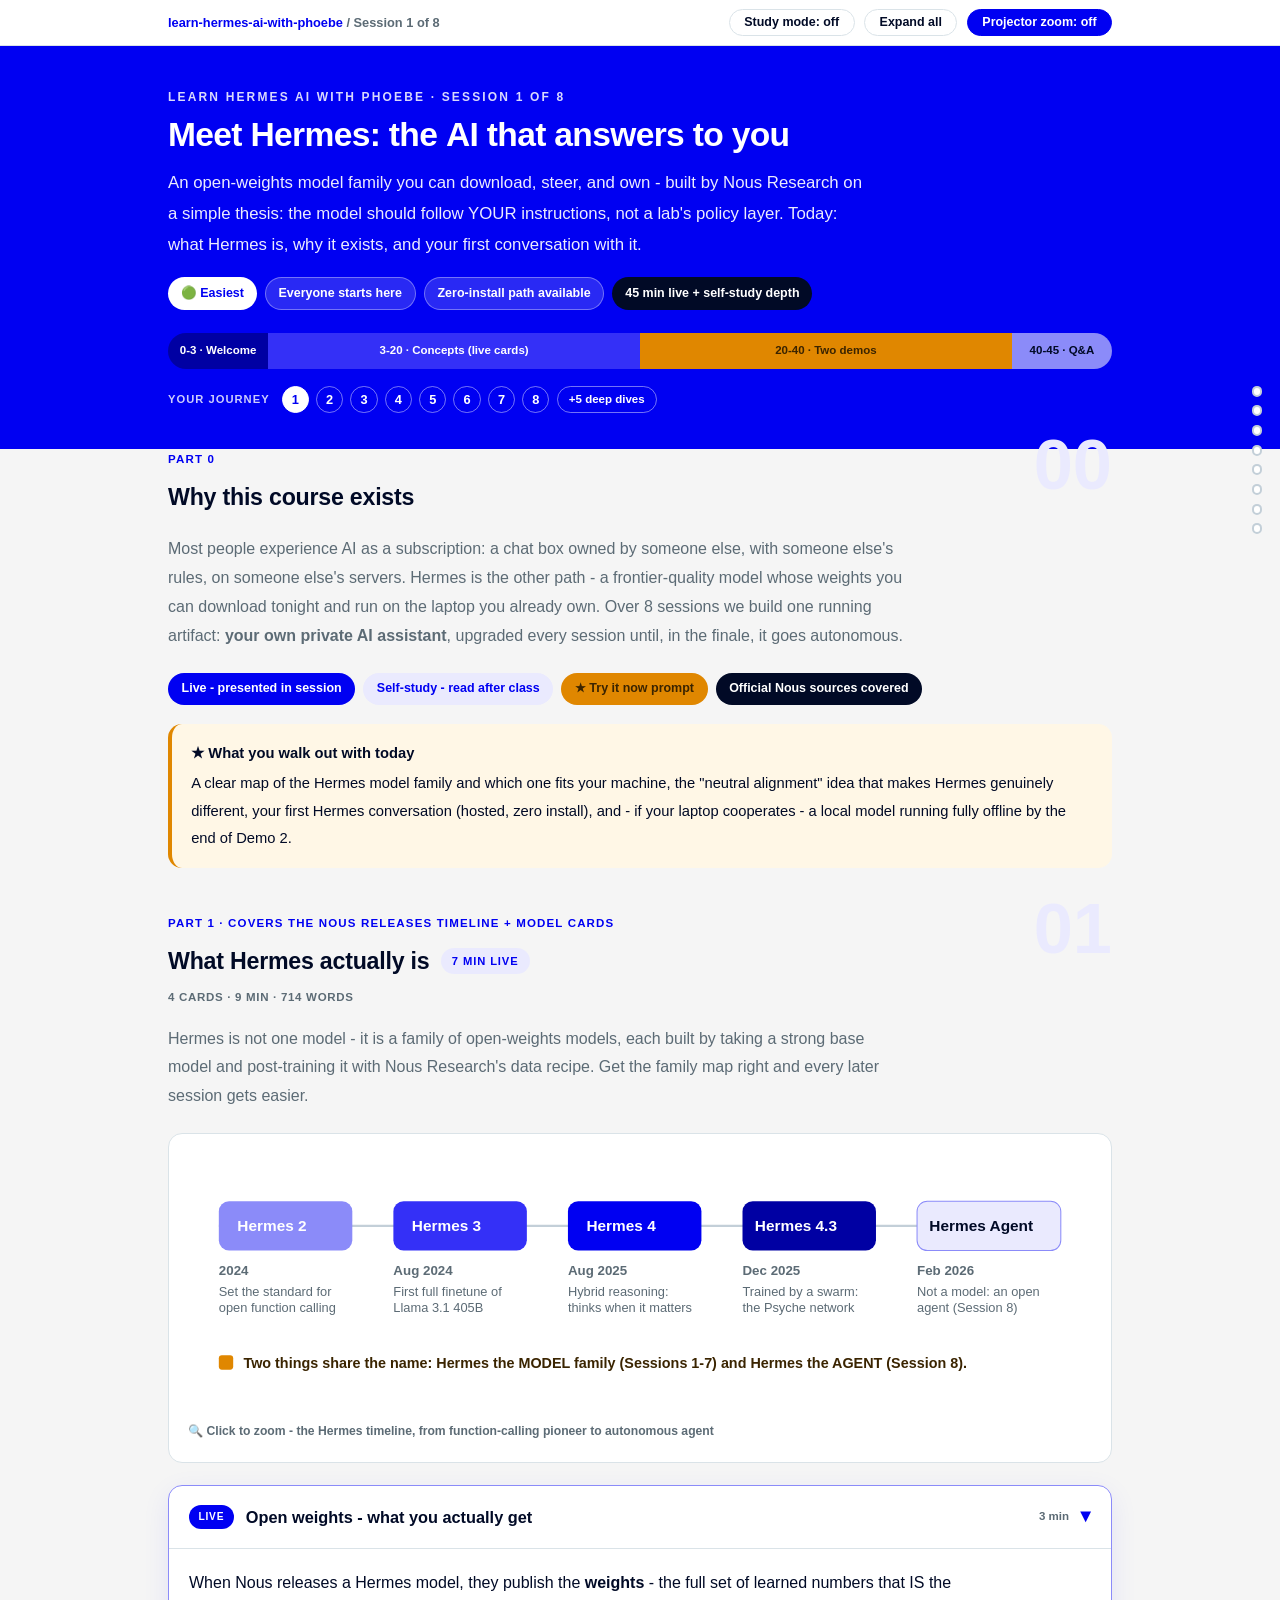
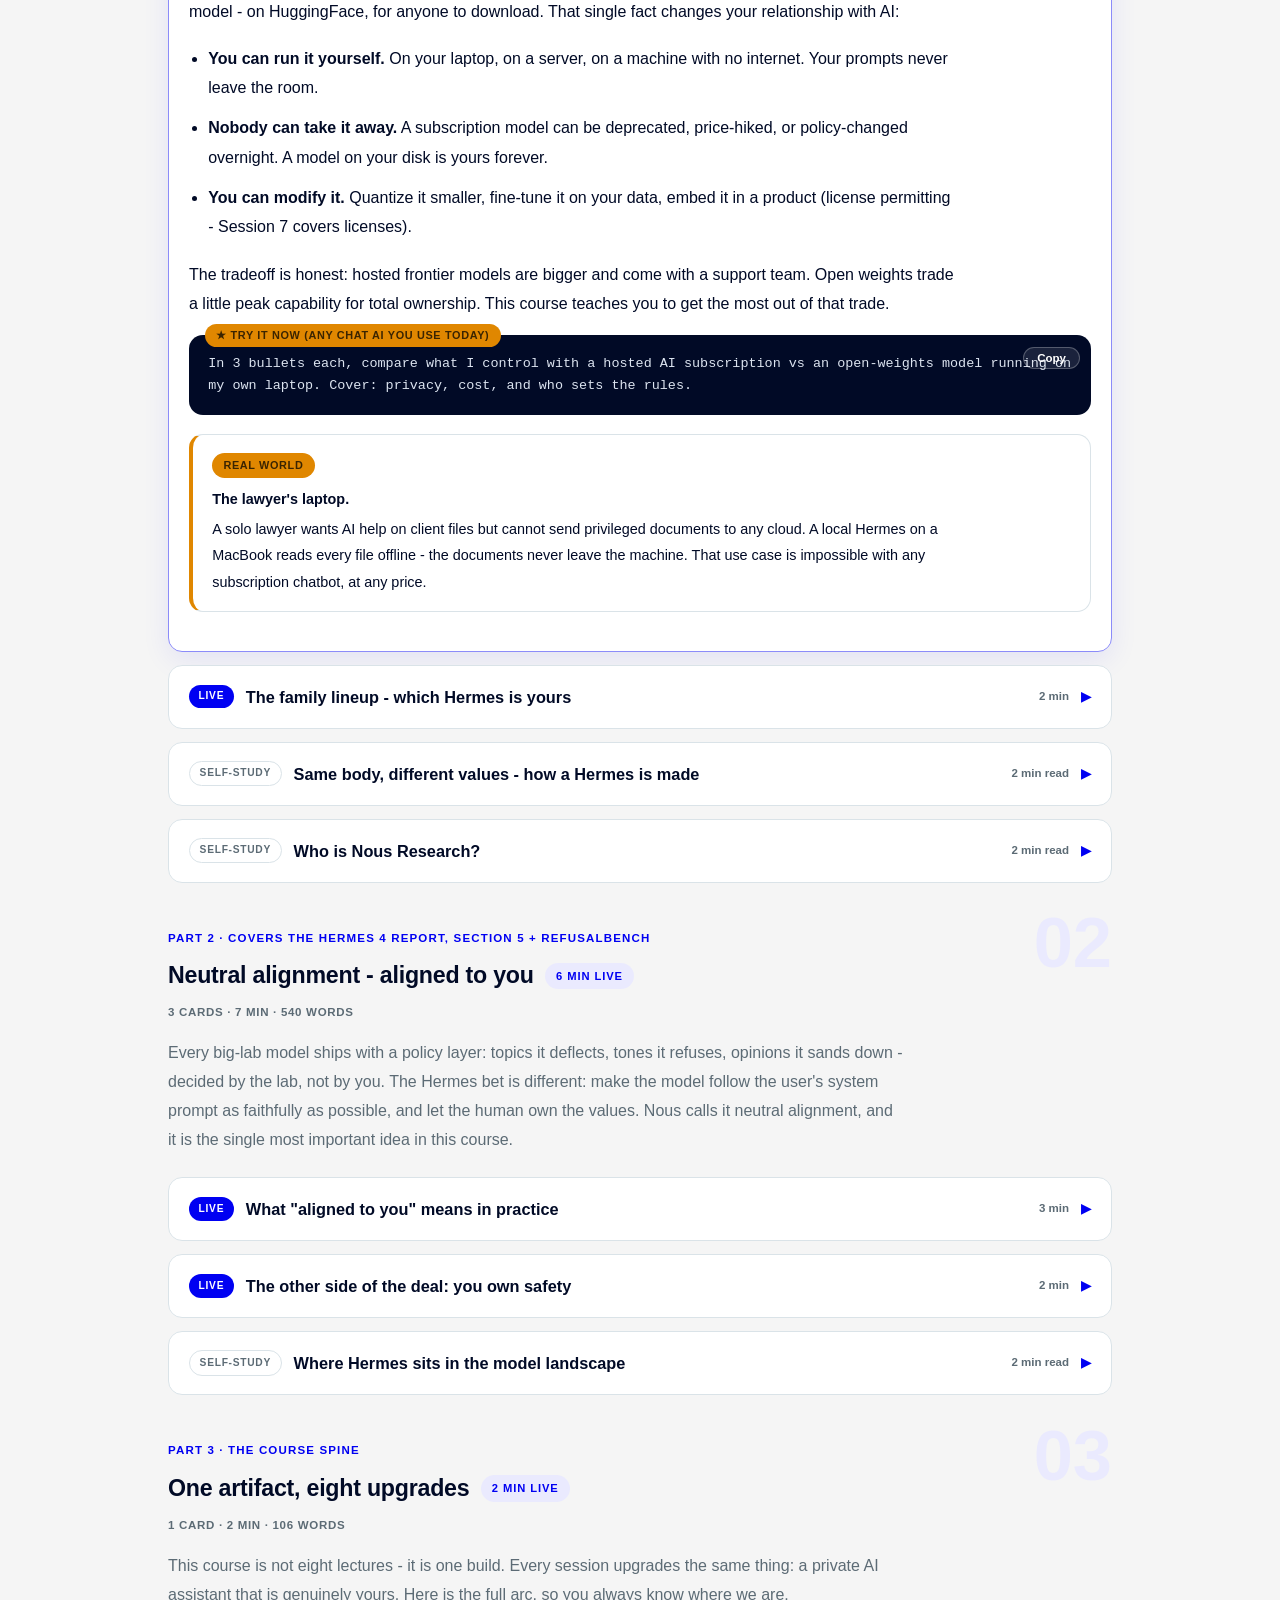
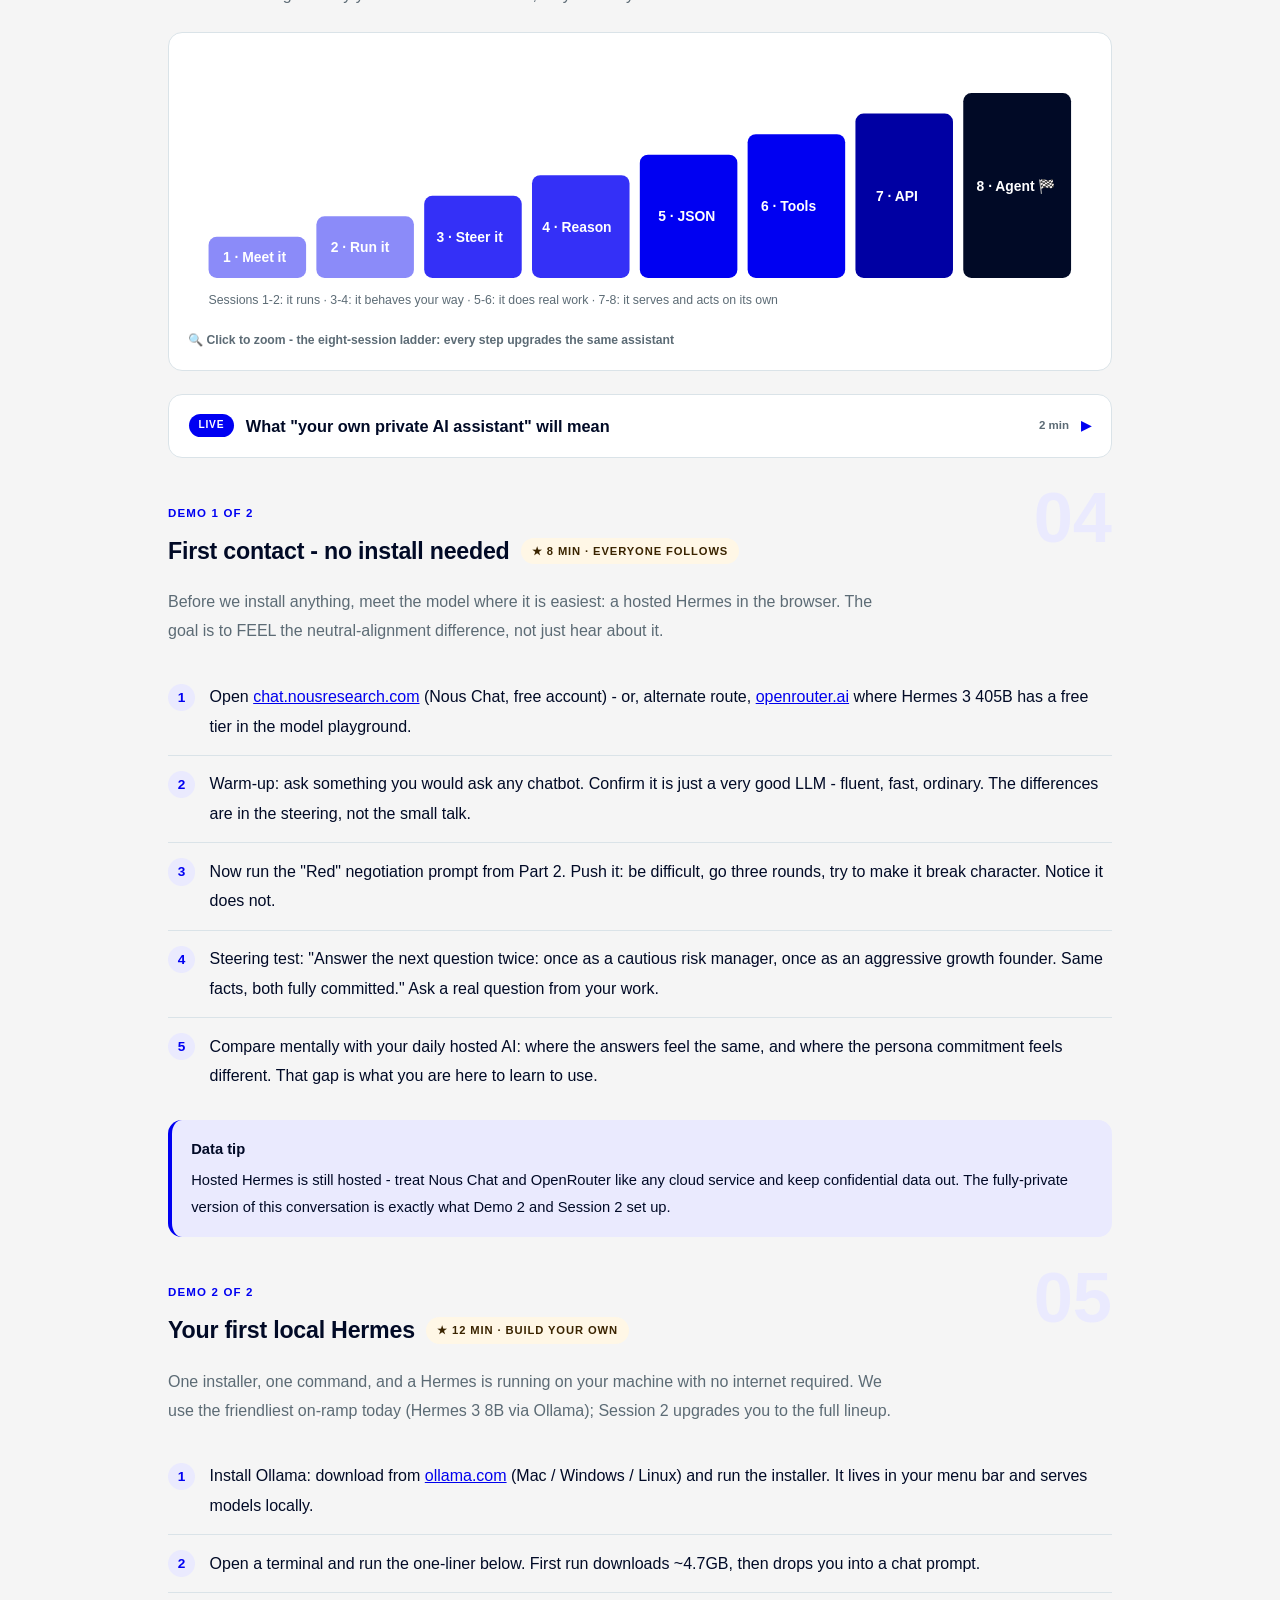
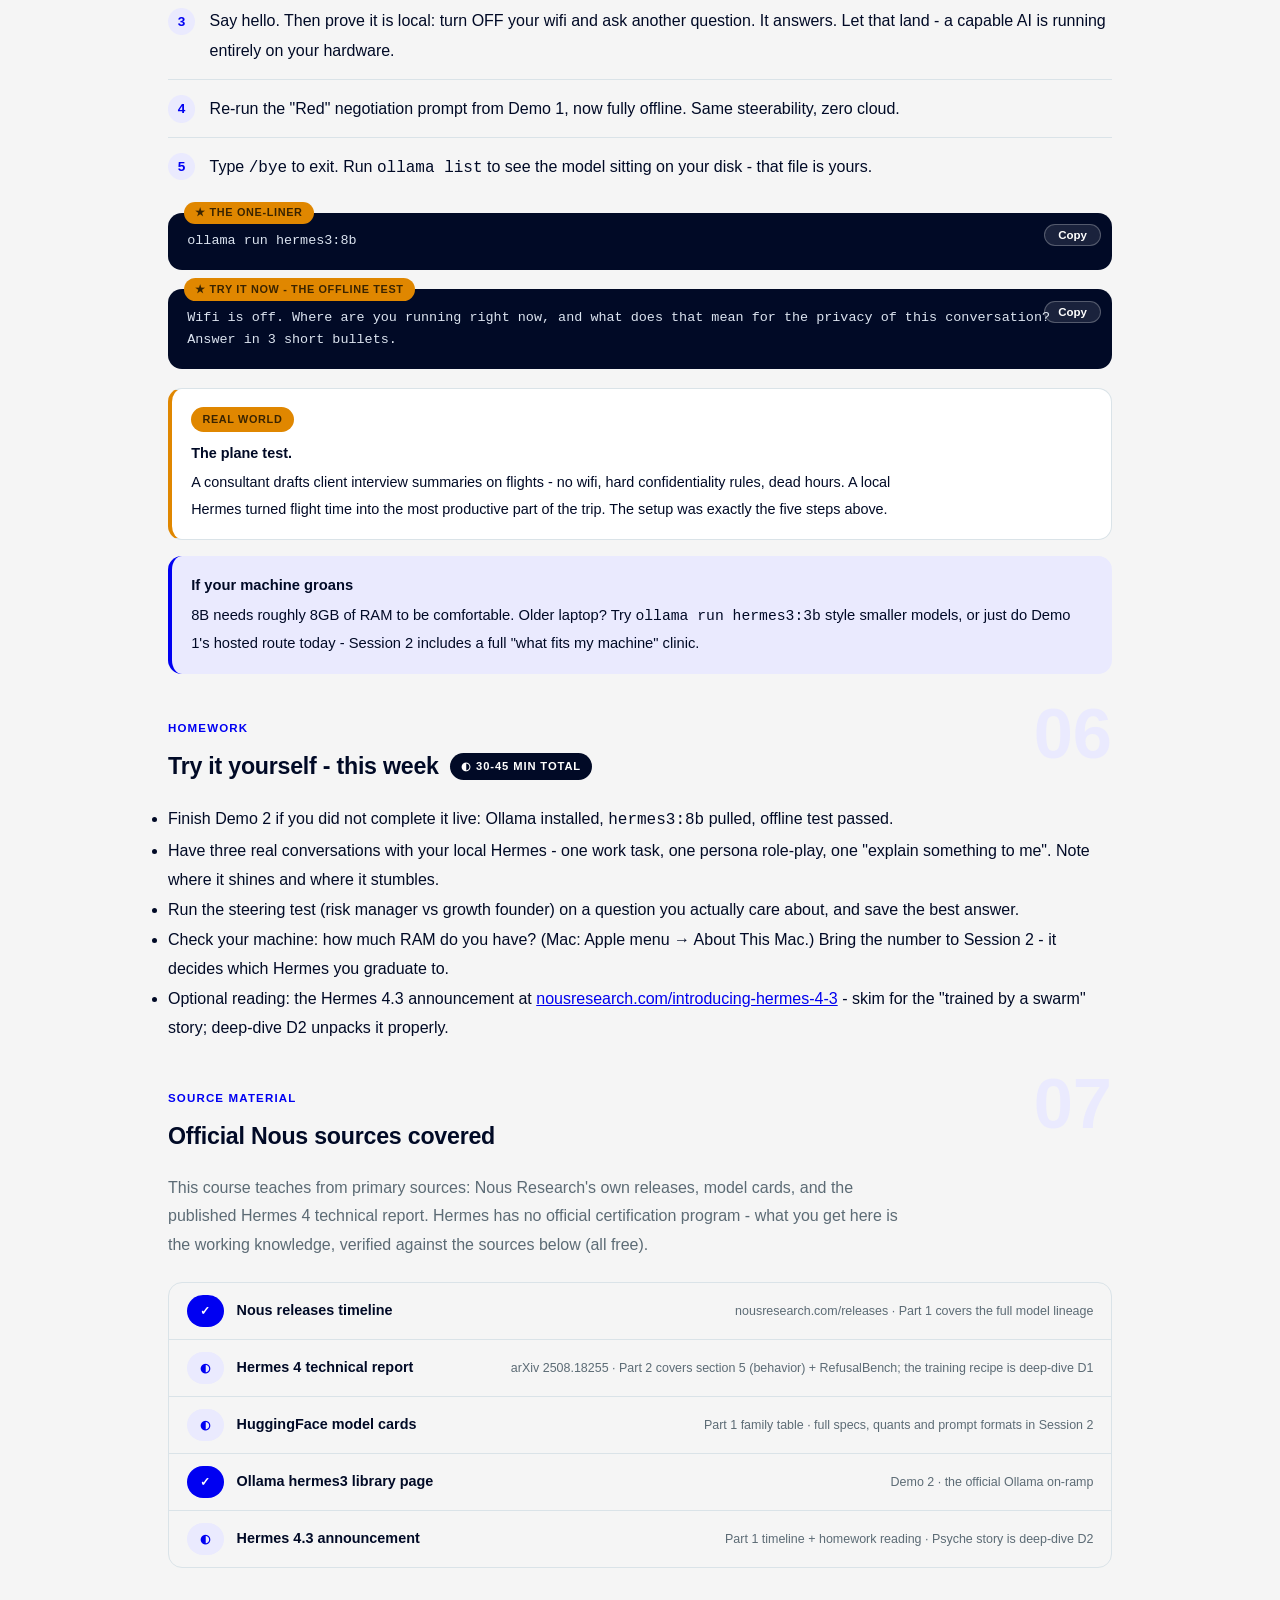
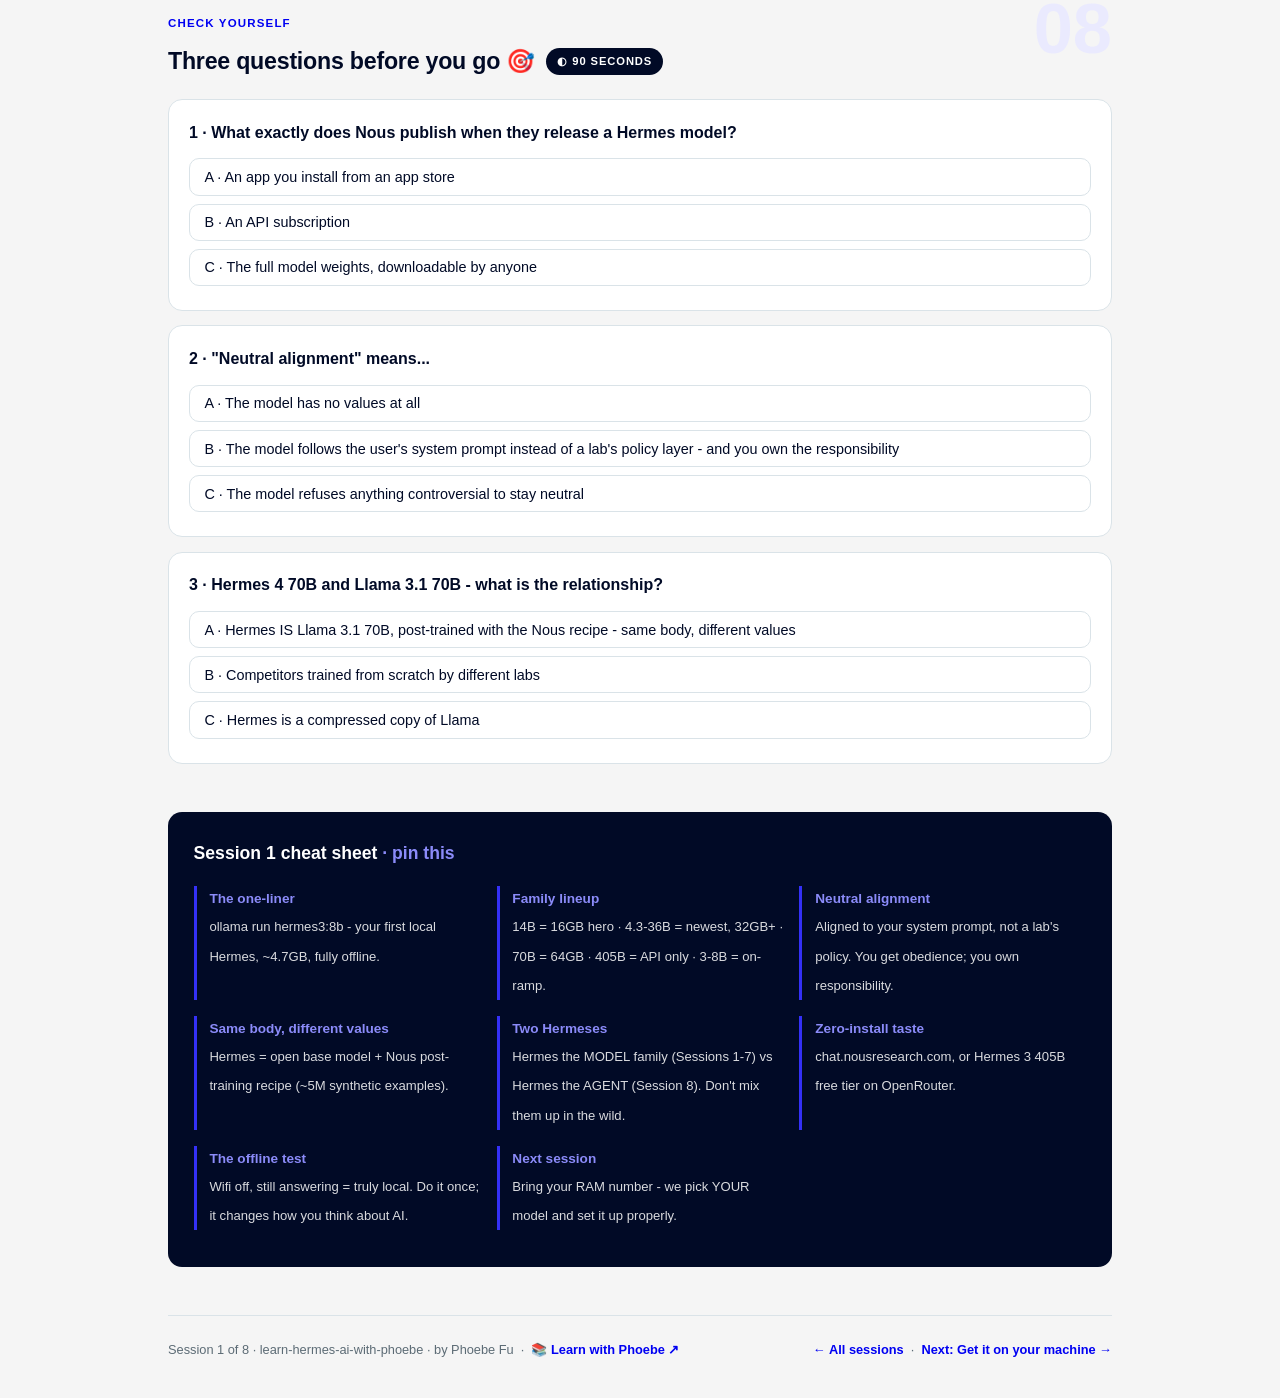
==== commit fd60e051: "Fix agenda band contrast, which was unreadable estate-wide The .agenda block hardcodes color:#fff on" ====
--- a/courses/01-meet-hermes.html
+++ b/courses/01-meet-hermes.html
@@ -3,8 +3,23 @@
 <head>
 <meta charset="UTF-8">
 <meta name="viewport" content="width=device-width, initial-scale=1.0">
+<!-- social:start -->
+<meta name="description" content="Most people experience AI as a subscription: a chat box owned by someone else, with someone else&#x27;s rules, on someone else&#x27;s servers. Hermes is the other path - a frontier-quality model...">
+<meta property="og:type" content="article">
+<meta property="og:site_name" content="Learn with Phoebe">
+<meta property="og:title" content="Meet Hermes: the AI that answers to you - learn hermes ai with phoebe">
+<meta property="og:description" content="Most people experience AI as a subscription: a chat box owned by someone else, with someone else&#x27;s rules, on someone else&#x27;s servers. Hermes is the other path - a frontier-quality model...">
+<meta property="og:url" content="https://phoebefu6.github.io/learn-hermes-ai-with-phoebe/courses/01-meet-hermes.html">
+<meta property="og:image" content="https://phoebefu6.github.io/learn-hermes-ai-with-phoebe/assets/og-cover.png">
+<meta property="og:image:width" content="1200">
+<meta property="og:image:height" content="630">
+<meta name="twitter:card" content="summary_large_image">
+<meta name="twitter:title" content="Meet Hermes: the AI that answers to you - learn hermes ai with phoebe">
+<meta name="twitter:description" content="Most people experience AI as a subscription: a chat box owned by someone else, with someone else&#x27;s rules, on someone else&#x27;s servers. Hermes is the other path - a frontier-quality model...">
+<meta name="twitter:image" content="https://phoebefu6.github.io/learn-hermes-ai-with-phoebe/assets/og-cover.png">
+<!-- social:end -->
 <title>Session 1 · Meet Hermes: the AI that answers to you - learn hermes ai with phoebe</title>
-<link rel="stylesheet" href="../assets/style.css?v=5">
+<link rel="stylesheet" href="../assets/style.css?v=7">
 </head>
 <body>
 
@@ -432,6 +447,6 @@
 
 </main>
 
-<script src="../assets/app.js?v=5"></script>
+<script src="../assets/app.js?v=6"></script>
 </body>
 </html>
--- a/assets/style.css
+++ b/assets/style.css
@@ -89,7 +89,7 @@
 .agenda .a1 { background: var(--indigo-deep); }
 .agenda .a2 { background: var(--indigo-mid); }
 .agenda .a3 { background: var(--amber); color: var(--amber-ink); }
-.agenda .a4 { background: var(--indigo-soft); }
+.agenda .a4 { background: var(--indigo-soft); color: var(--ink); }
 
 /* ---------- toolbar ---------- */
 .toolbar {
@@ -734,7 +734,8 @@
   /* long inline code tokens and nowrap chips are the two things that still
      forced the page sideways below 640px: let them break rather than push
      the layout. Inside the media query only - desktop is untouched. */
-  :not(pre) > code, .prompt-box span, code span { overflow-wrap: anywhere; word-break: break-word; }
+  :not(pre) > code, .prompt-box span, code span,
+  p span, li span, td span { overflow-wrap: anywhere; word-break: break-word; }
   .chip, .syn-chip, .pill, .mode, .tag { white-space: normal; max-width: 100%; }
 
   /* the agenda bar truncated its own labels into nonsense - stack it */
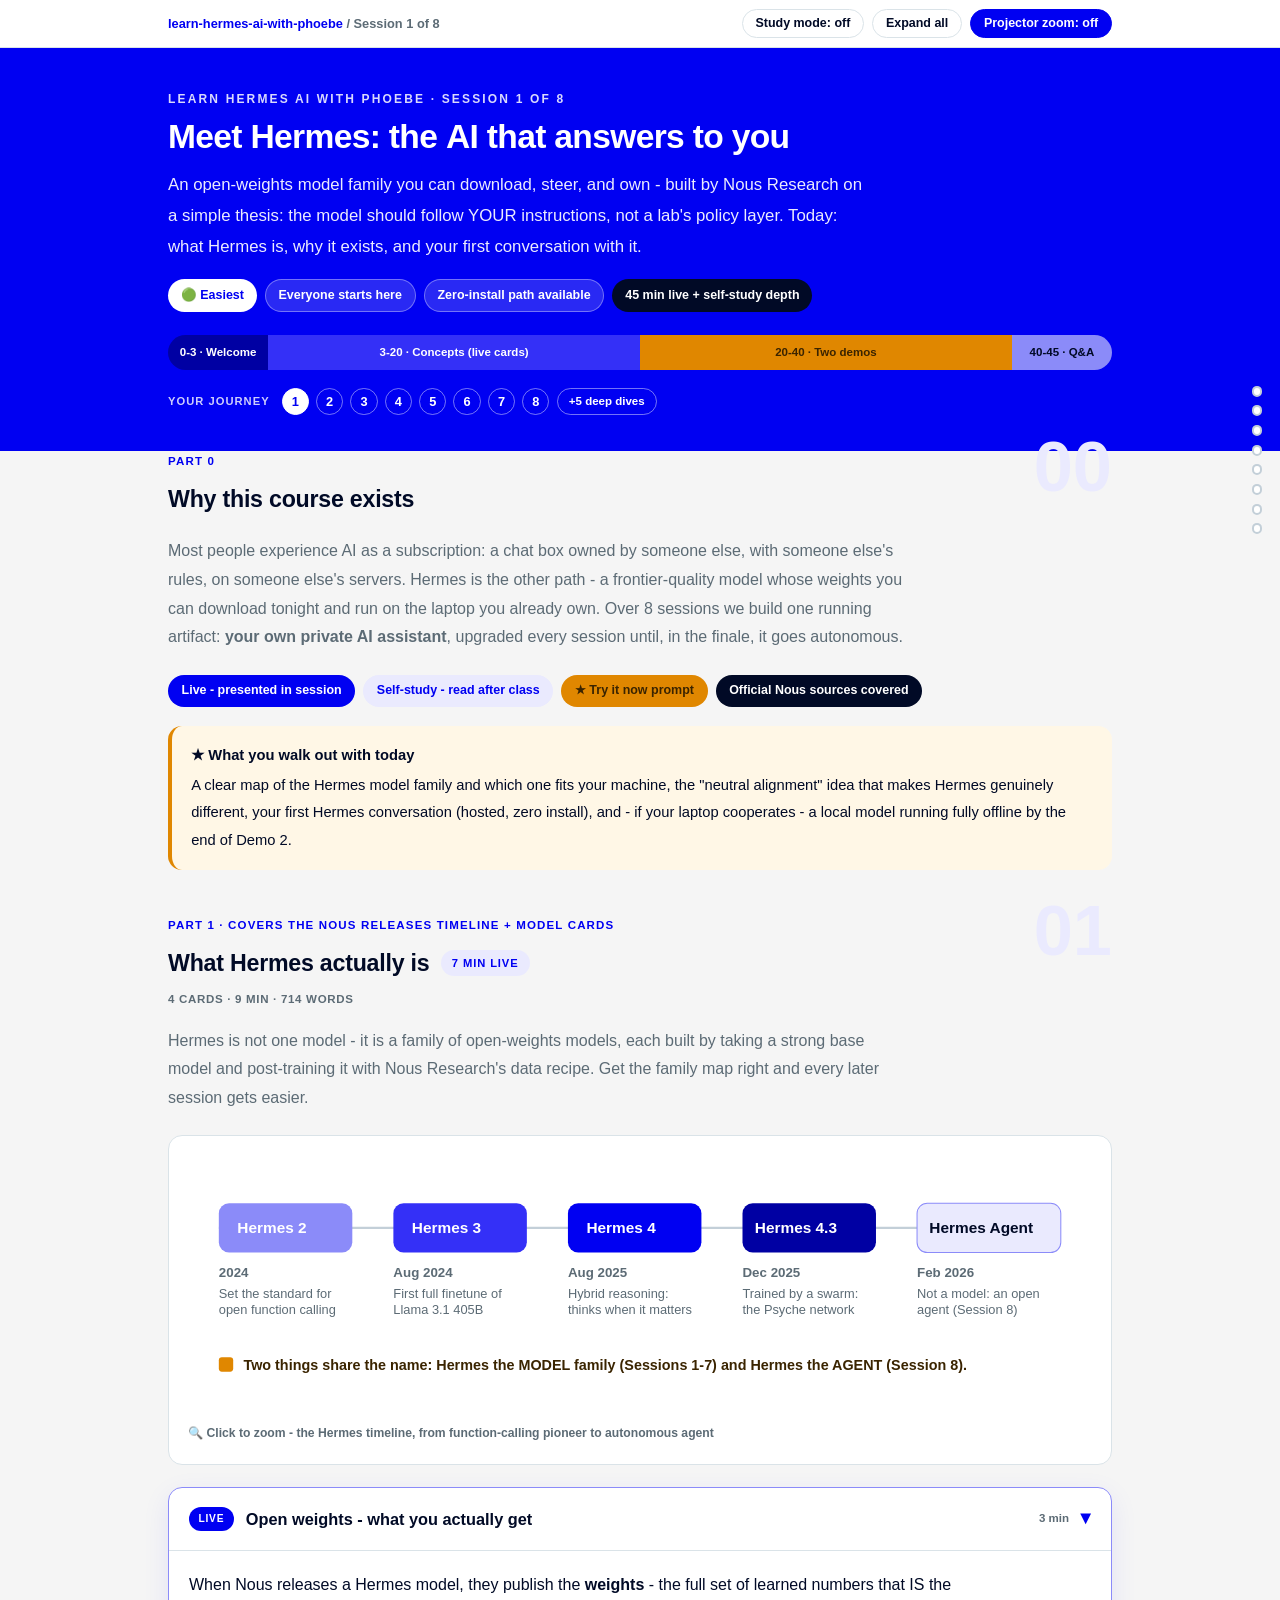
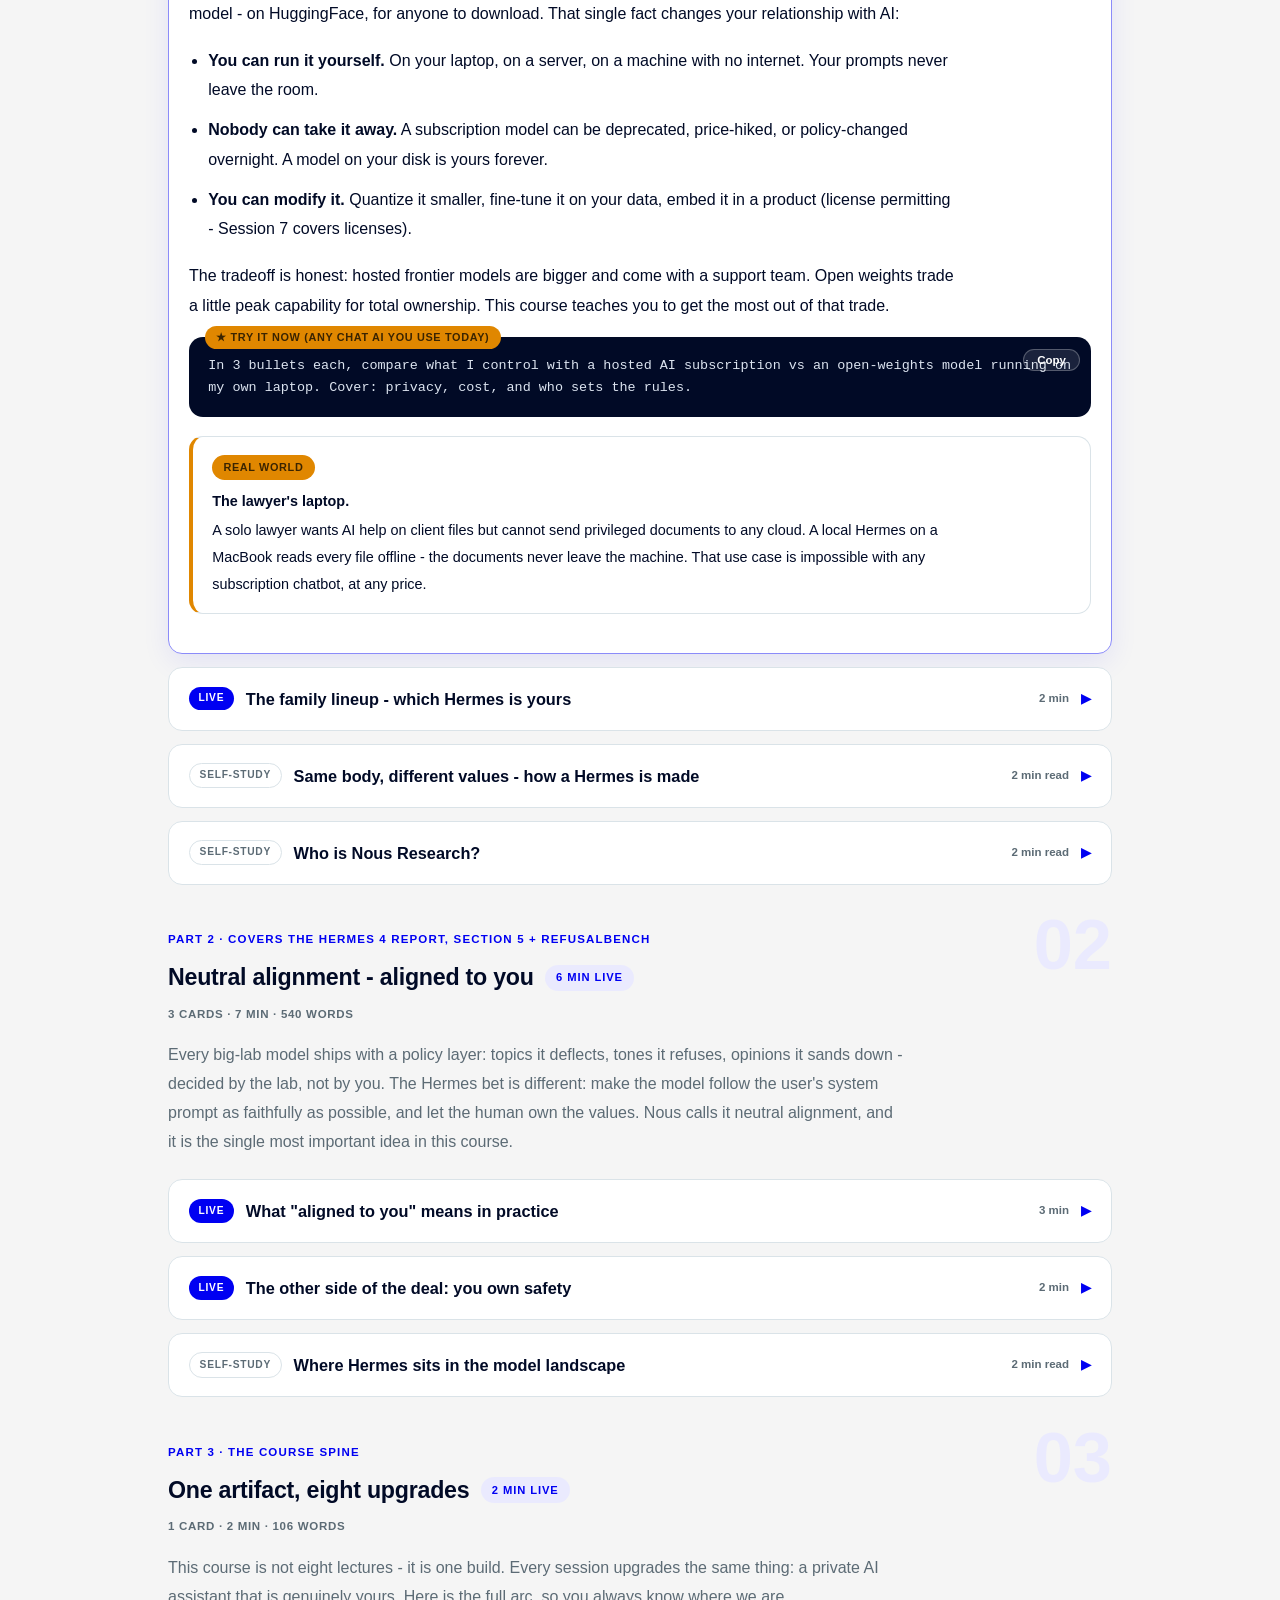
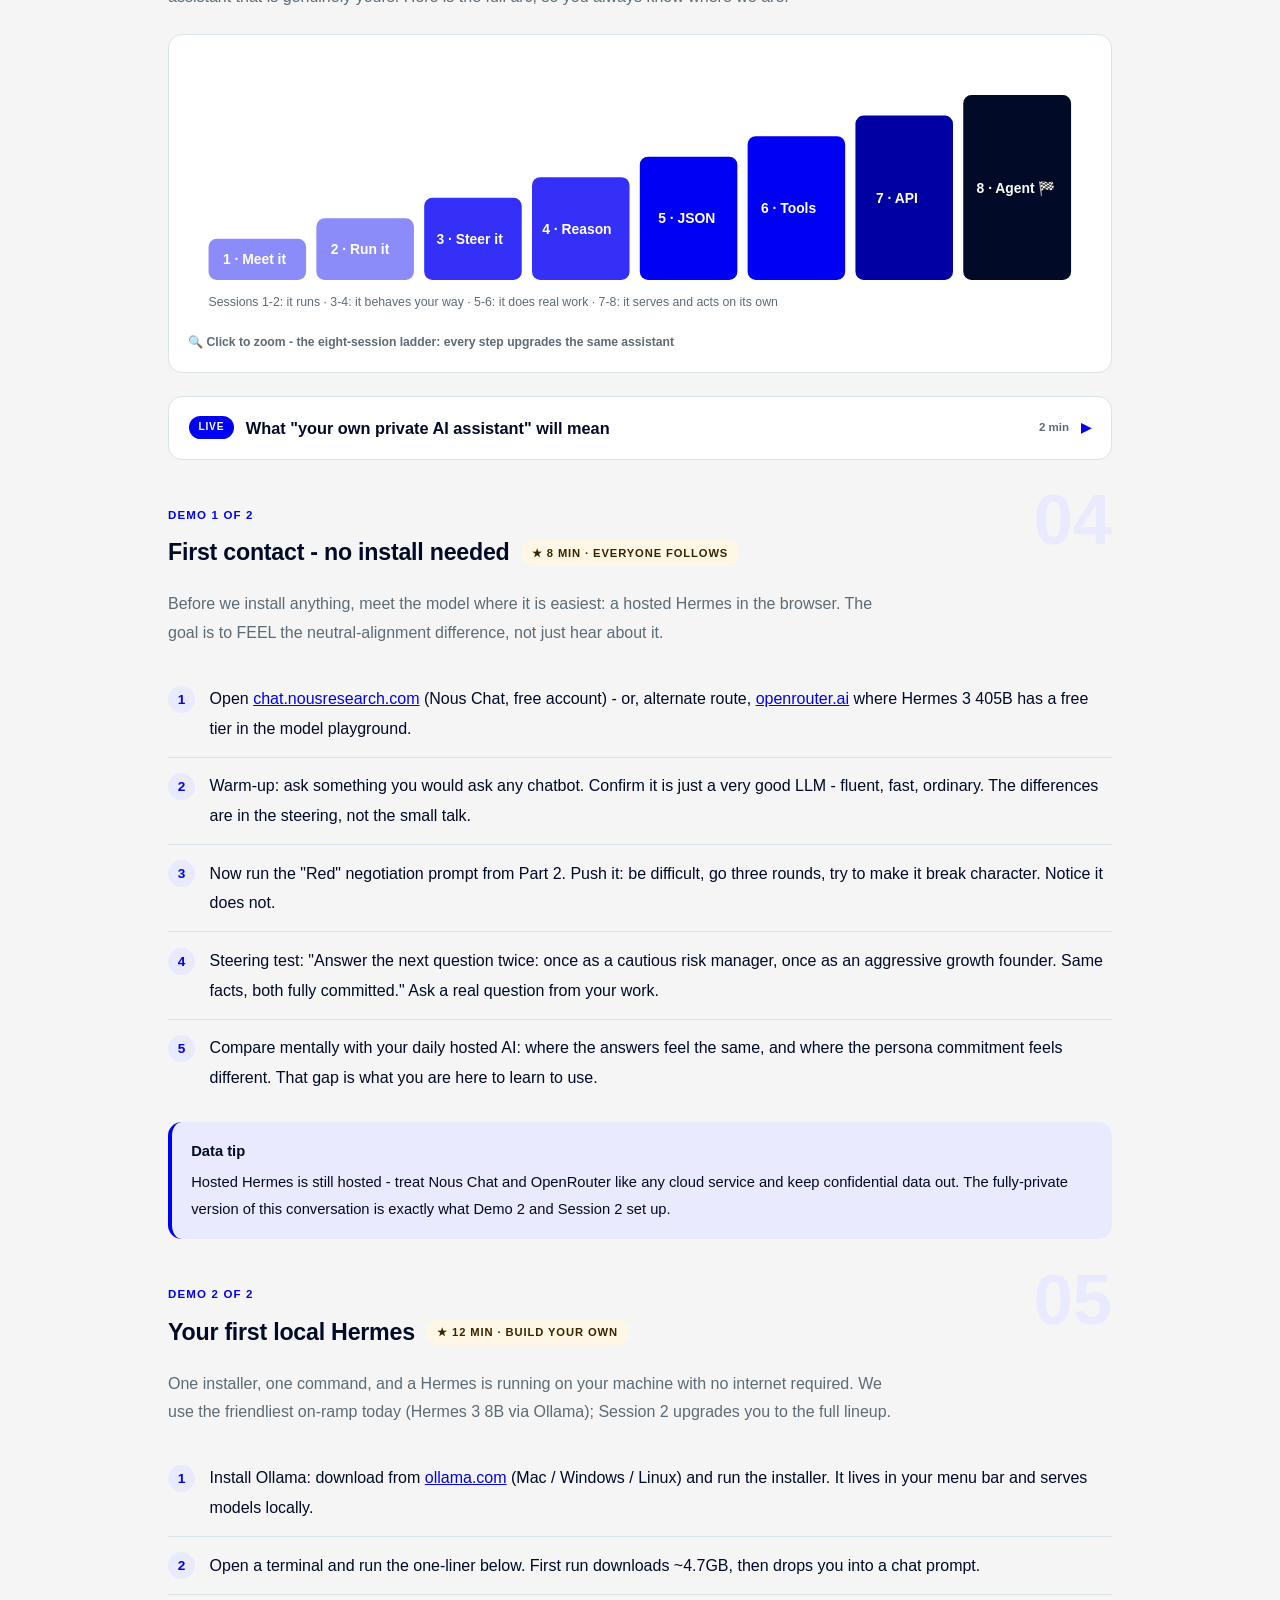
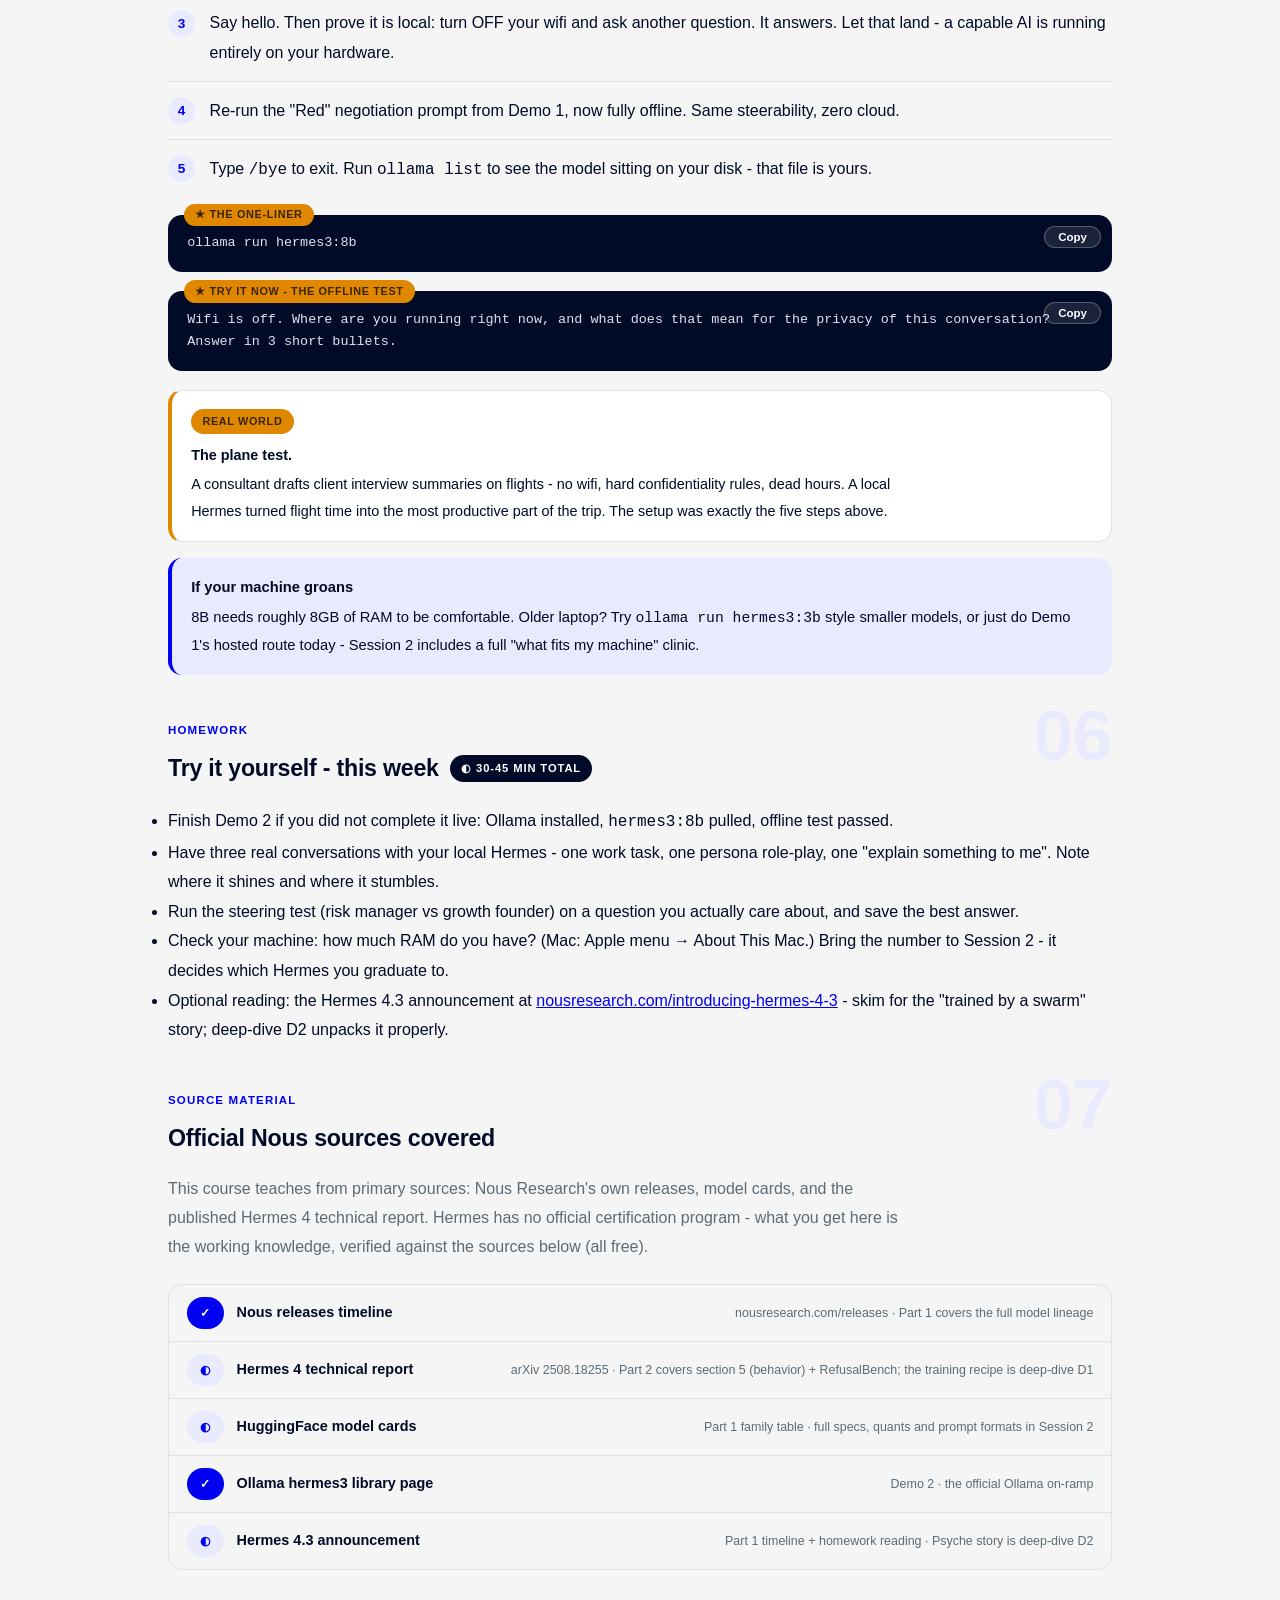
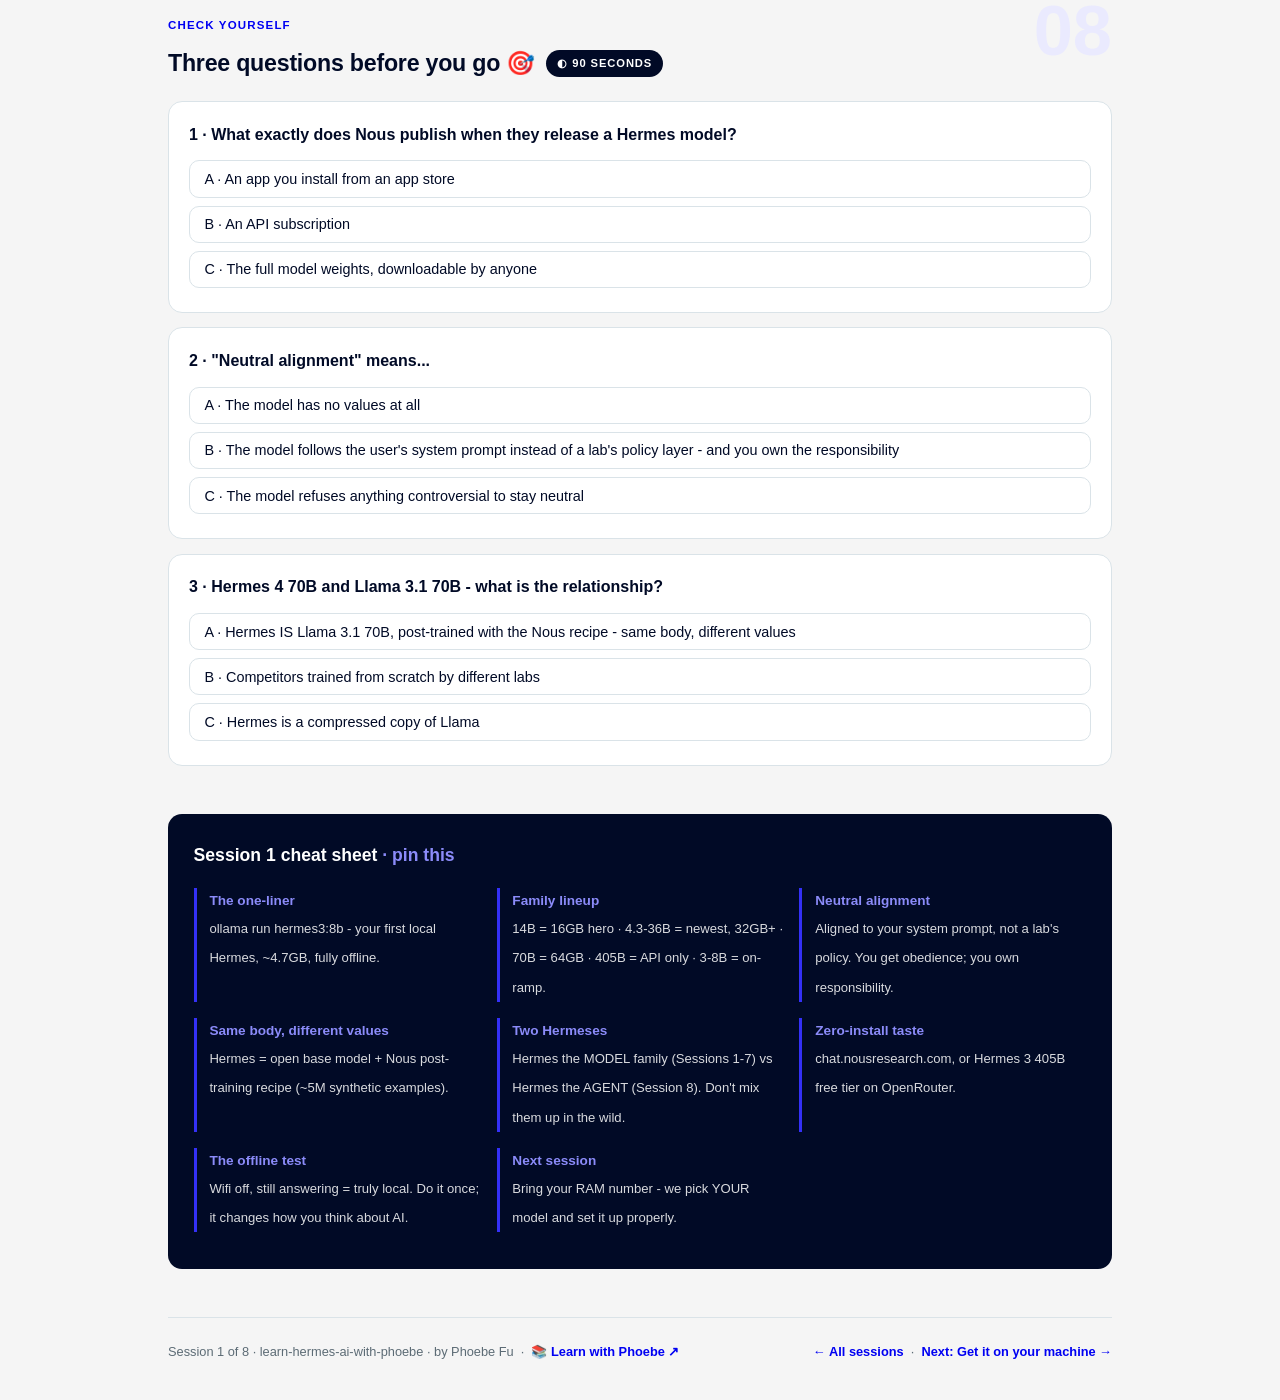
==== commit 95580898: "Layout: code boxes stack under step text; toolbar is one row Shared-template defect, live estate-wid" ====
--- a/courses/01-meet-hermes.html
+++ b/courses/01-meet-hermes.html
@@ -19,7 +19,7 @@
 <meta name="twitter:image" content="https://phoebefu6.github.io/learn-hermes-ai-with-phoebe/assets/og-cover.png">
 <!-- social:end -->
 <title>Session 1 · Meet Hermes: the AI that answers to you - learn hermes ai with phoebe</title>
-<link rel="stylesheet" href="../assets/style.css?v=7">
+<link rel="stylesheet" href="../assets/style.css?v=9">
 </head>
 <body>
 
--- a/assets/style.css
+++ b/assets/style.css
@@ -101,8 +101,9 @@
   border-bottom: 1px solid var(--hairline);
   padding: .55rem 0;
 }
-.toolbar .wrap { display: flex; align-items: center; gap: .6rem; }
-.toolbar .crumb { font-size: .8rem; color: var(--muted); font-weight: 600; margin-right: auto; }
+.toolbar .wrap { display: flex; align-items: center; gap: .5rem; flex-wrap: nowrap; }
+.toolbar .crumb { font-size: .8rem; color: var(--muted); font-weight: 600; margin-right: auto; min-width: 0; white-space: nowrap; overflow: hidden; text-overflow: ellipsis; }
+.toolbar .btn { white-space: nowrap; flex: none; padding: .38rem .8rem; font-size: .78rem; line-height: 1.2; }
 .toolbar .crumb a { color: var(--indigo); text-decoration: none; }
 .btn {
   border: 1px solid var(--hairline);
@@ -302,11 +303,15 @@
 /* ---------- demo steps ---------- */
 .steps { counter-reset: step; margin: .6rem 0 1rem; }
 .step {
-  display: flex;
-  gap: .9rem;
+  display: grid;
+  grid-template-columns: max-content minmax(0, 1fr);
+  column-gap: .9rem;
+  row-gap: .2rem;
   padding: .85rem 0;
   border-bottom: .5px solid var(--hairline);
 }
+.step > * { grid-column: 2; min-width: 0; }
+.step > .prompt-box { margin: .8rem 0 .4rem; }
 .step:last-child { border-bottom: none; }
 .step::before {
   counter-increment: step;
@@ -727,7 +732,10 @@
   /* 44px tap targets */
   details.card summary { min-height: 44px; }
   .qopt { min-height: 44px; display: flex; align-items: center; padding: .7rem .9rem; }
-  .toolbar .btn, .pagefoot a { min-height: 44px; display: inline-flex; align-items: center; }
+  .toolbar .btn, .pagefoot a { min-height: 44px; display: inline-flex; align-items: center; justify-content: center; }
+  .toolbar .crumb, .toolbar #zoom-toggle { display: none; }
+  .toolbar .btn { flex: 1 1 0; padding: .3rem .4rem; font-size: .72rem; }
+  table.clean { display: block; overflow-x: auto; -webkit-overflow-scrolling: touch; }
 }
 
 @media (max-width: 640px) {
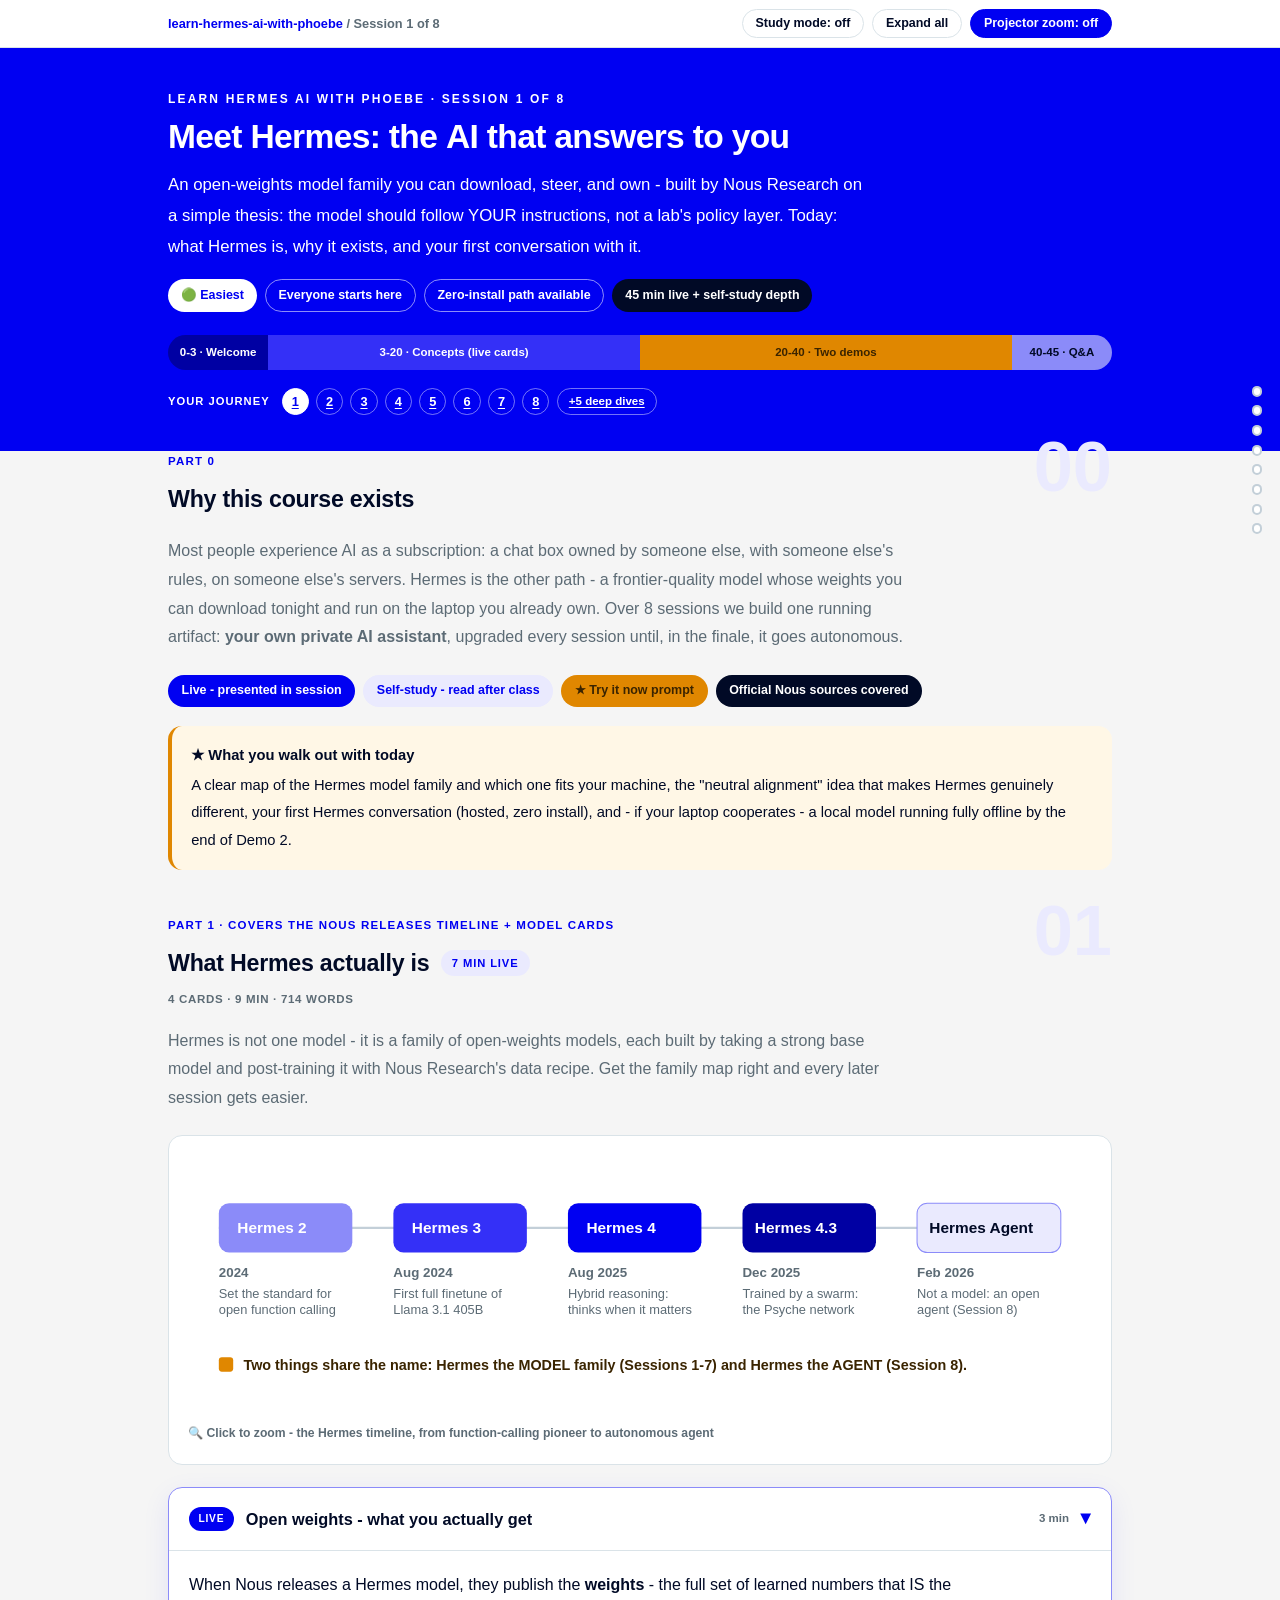
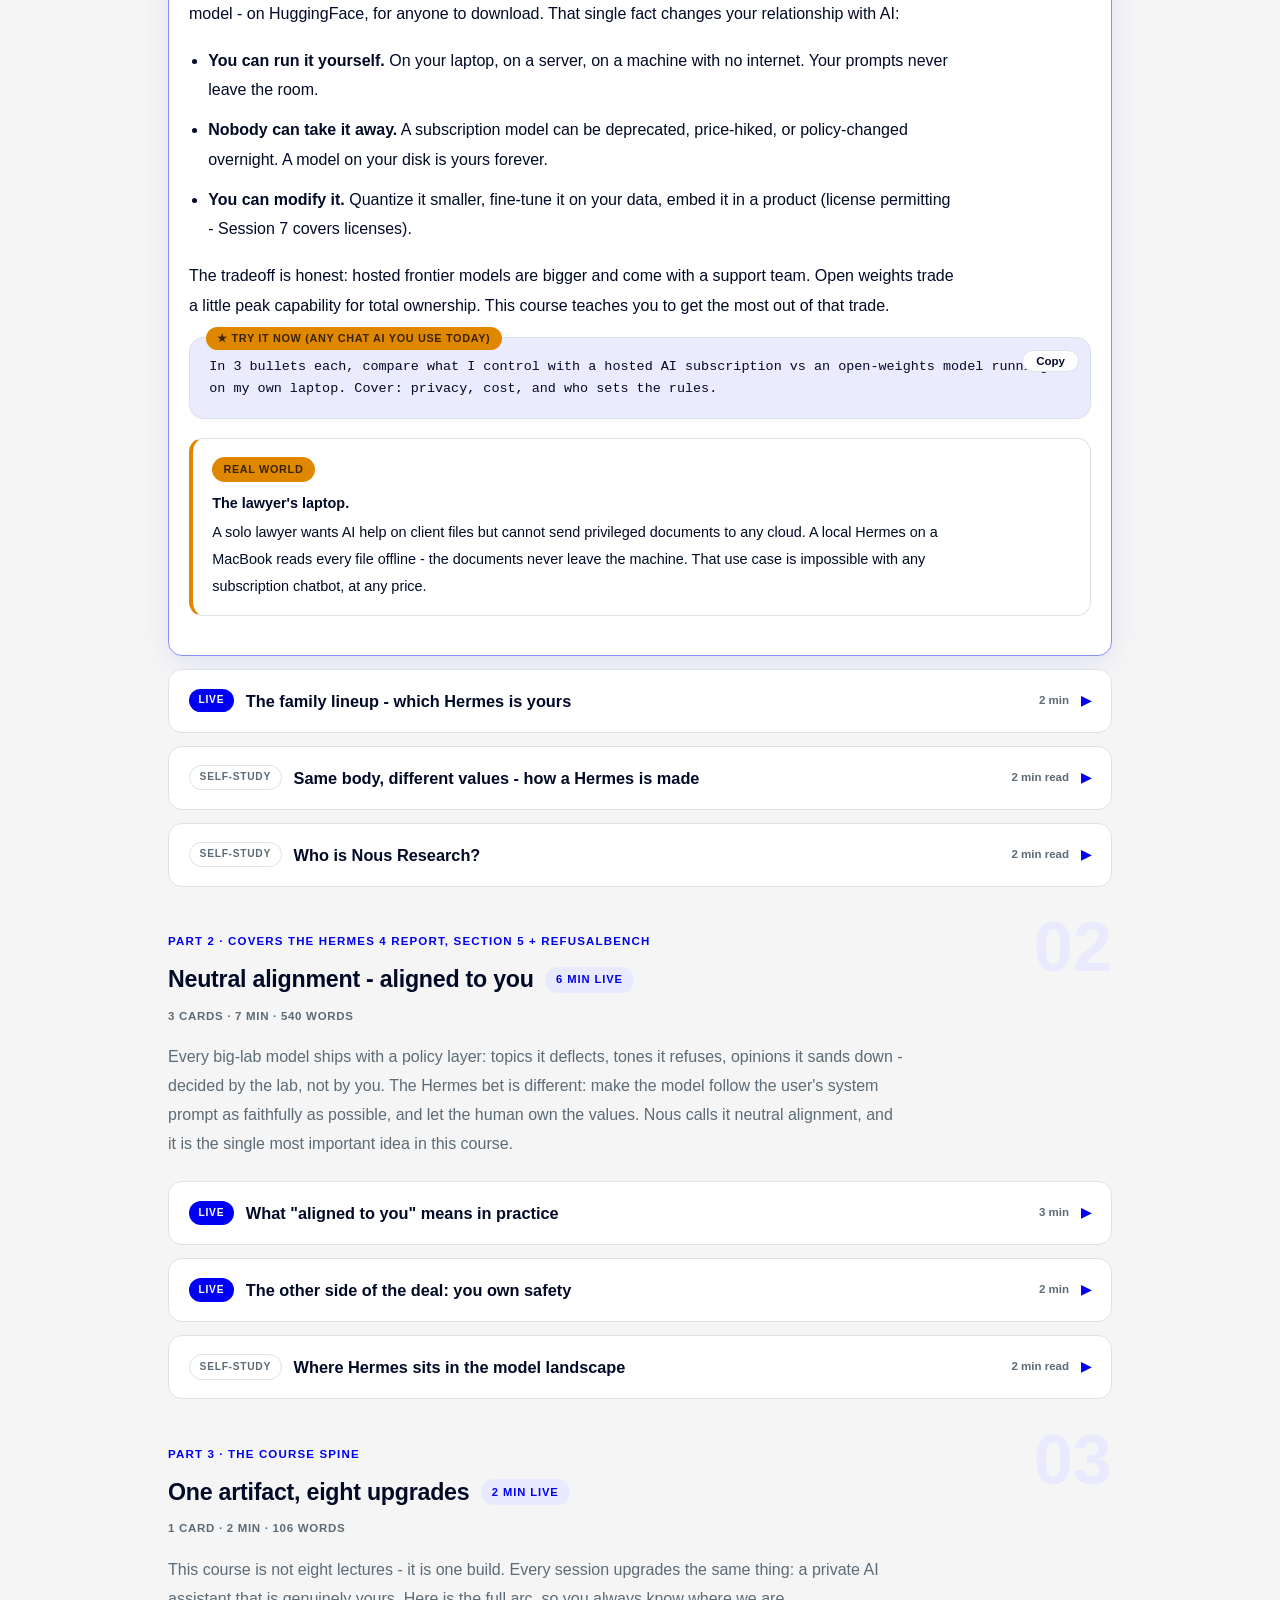
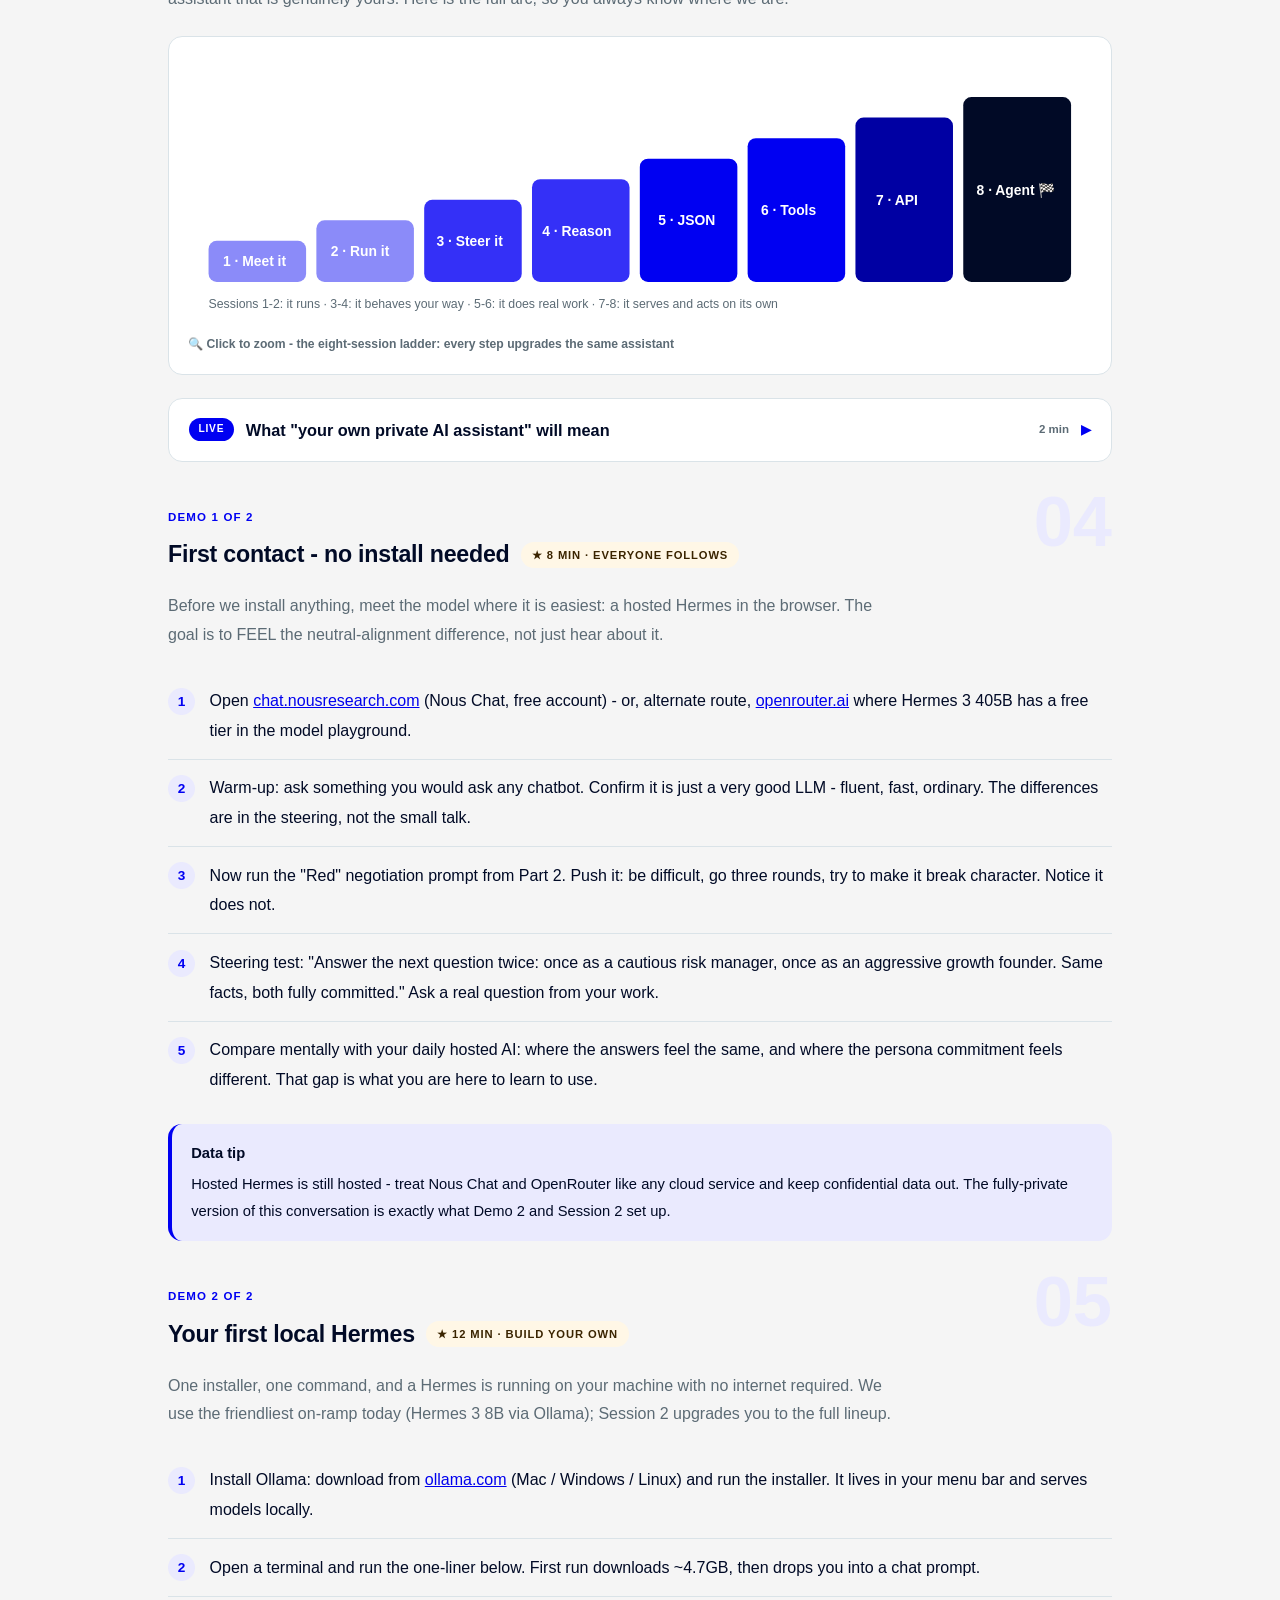
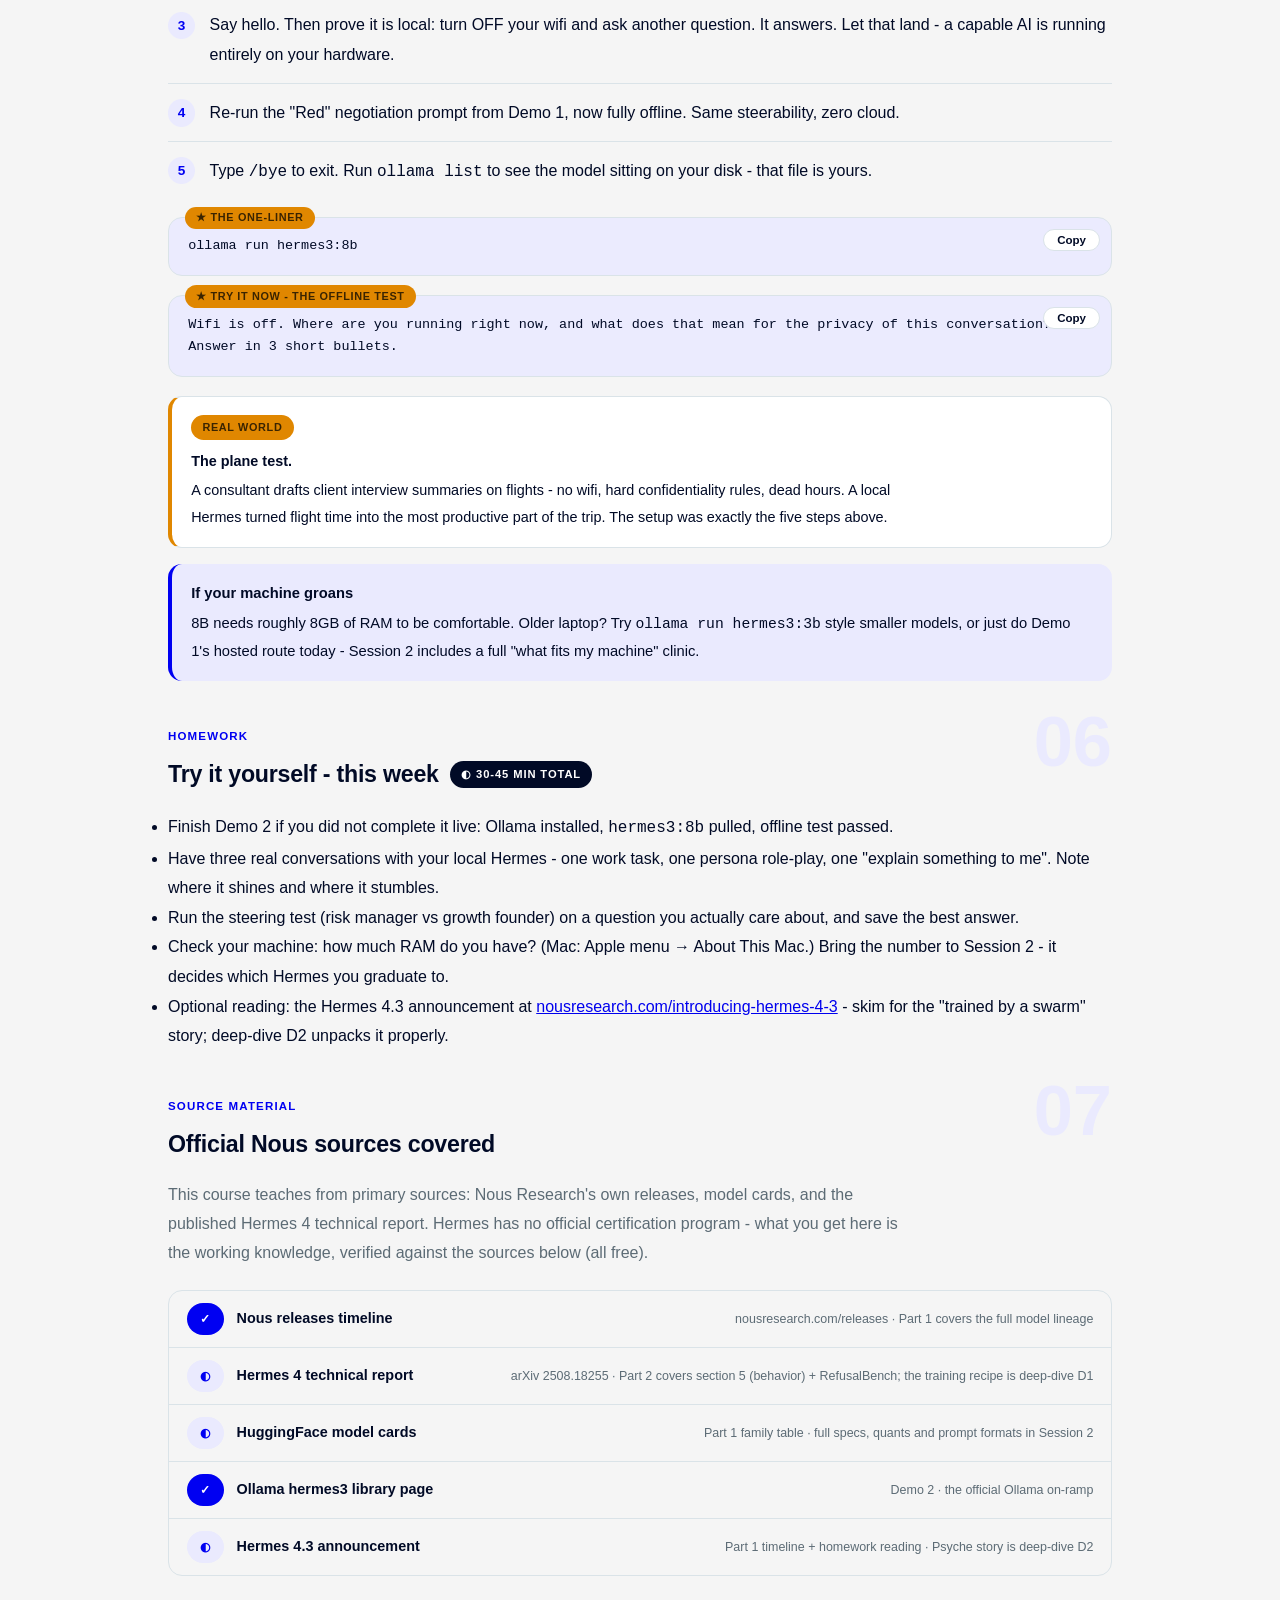
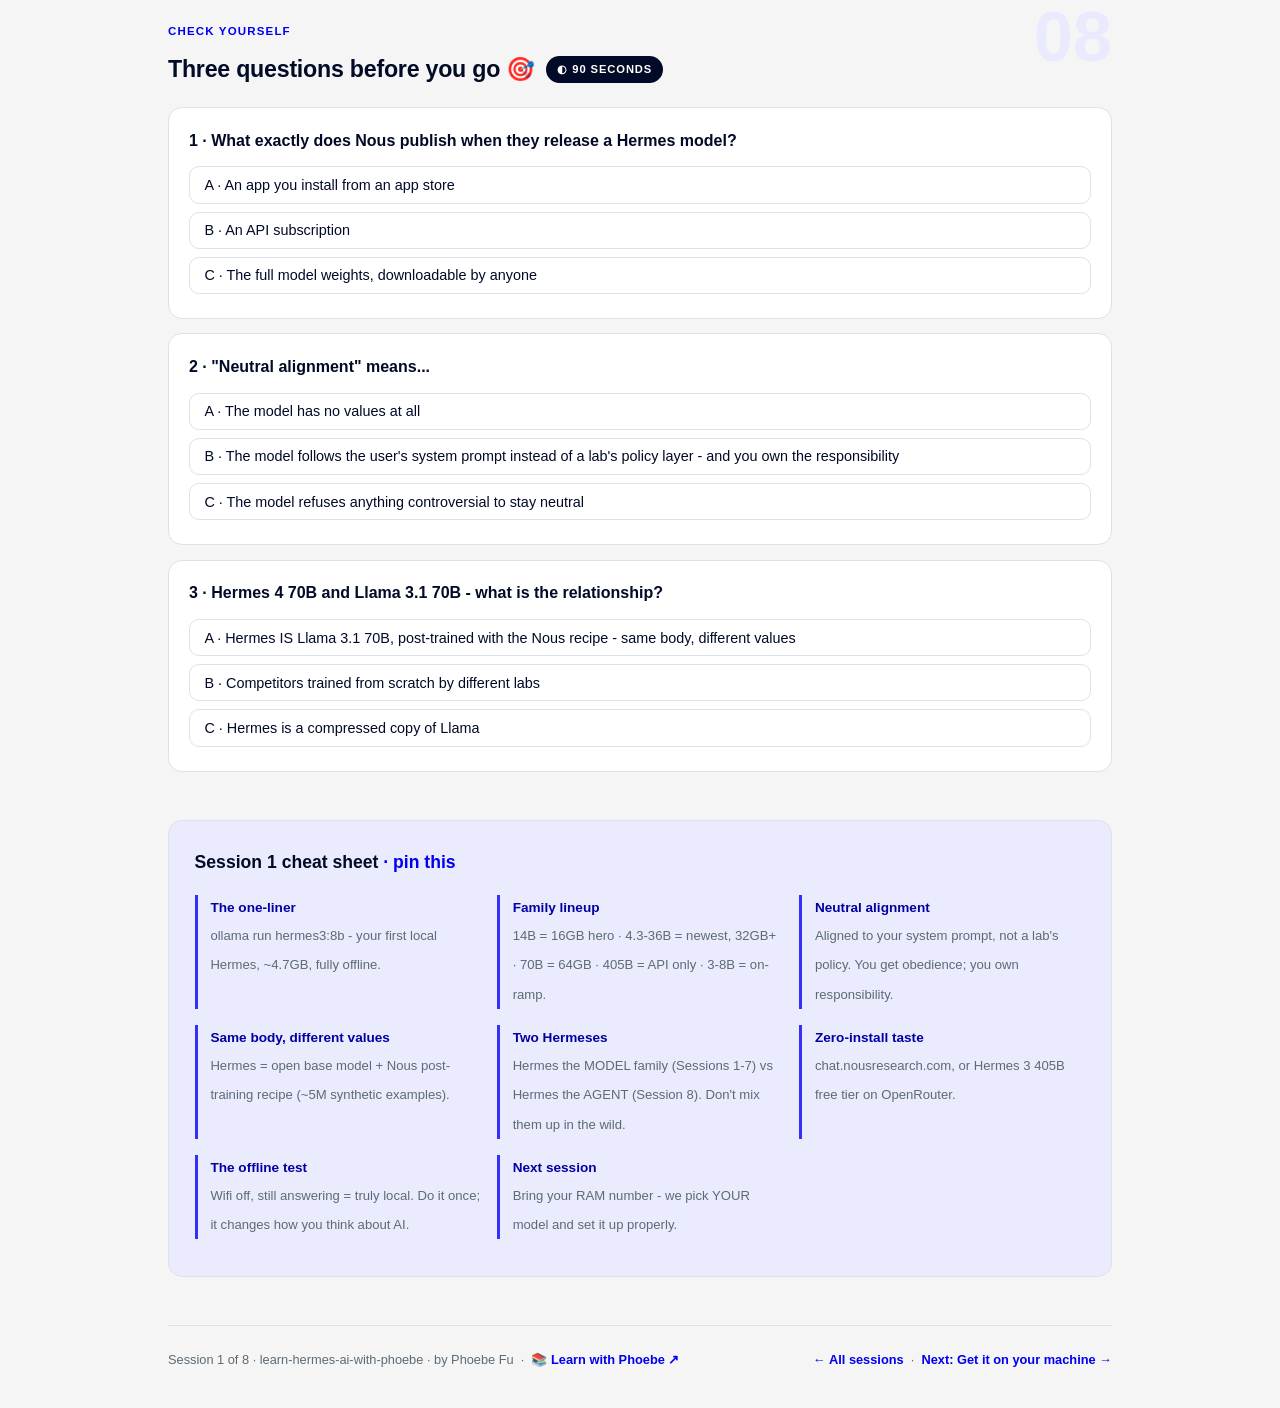
==== commit 75bee24a: "Light surfaces everywhere: lightbox, cheat panel, code boxes; contrast and phone-width fixes Every d" ====
--- a/courses/01-meet-hermes.html
+++ b/courses/01-meet-hermes.html
@@ -19,7 +19,7 @@
 <meta name="twitter:image" content="https://phoebefu6.github.io/learn-hermes-ai-with-phoebe/assets/og-cover.png">
 <!-- social:end -->
 <title>Session 1 · Meet Hermes: the AI that answers to you - learn hermes ai with phoebe</title>
-<link rel="stylesheet" href="../assets/style.css?v=9">
+<link rel="stylesheet" href="../assets/style.css?v=25">
 </head>
 <body>
 
@@ -447,6 +447,6 @@
 
 </main>
 
-<script src="../assets/app.js?v=6"></script>
+<script src="../assets/app.js?v=25"></script>
 </body>
 </html>
--- a/assets/style.css
+++ b/assets/style.css
@@ -15,8 +15,8 @@
   --amber-ink: #3A2400;
   --amber-50: #FFF7E6;
   --paper: #F5F5F5;
-  --code-bg: #010A26;
-  --code-ink: #DCE4F0;
+  --code-bg: #EBEBFE;
+  --code-ink: #010A26;
   --radius: 14px;
 }
 
@@ -46,7 +46,7 @@
   font-size: .75rem;
   letter-spacing: .18em;
   text-transform: uppercase;
-  opacity: .85;
+  opacity: 1;
   font-weight: 600;
 }
 .masthead h1 {
@@ -57,7 +57,7 @@
   letter-spacing: -.02em;
 }
 .masthead h1 .accent { color: inherit; }
-.masthead .sub { font-size: 1.05rem; opacity: .92; max-width: 44rem; }
+.masthead .sub { font-size: 1.05rem; opacity: 1; max-width: 44rem; }
 
 .chip-row { display: flex; flex-wrap: wrap; gap: .5rem; margin-top: 1.1rem; }
 .chip {
@@ -71,7 +71,7 @@
   white-space: nowrap;
 }
 .chip.level { background: #fff; color: var(--indigo); }
-.chip.audience { background: rgba(255,255,255,.16); color: #fff; border: 1px solid rgba(255,255,255,.35); }
+.chip.audience { background: rgba(255,255,255,.08); color: #fff; border: 1px solid rgba(255,255,255,.35); }
 .chip.time { background: var(--ink); color: #fff; font-variant-numeric: tabular-nums; }
 
 /* ---------- agenda bar ---------- */
@@ -224,7 +224,7 @@
 .pill.light { background: var(--indigo-50); color: var(--indigo); }
 .pill.inkpill { background: var(--ink); color: #fff; }
 .pill.amber, .pill.peach { background: var(--amber); color: var(--amber-ink); }
-.pill.bare { color: var(--faint); }
+.pill.bare { color: var(--muted); }
 
 /* ---------- 4D grid ---------- */
 .grid-2 { display: grid; grid-template-columns: repeat(auto-fit, minmax(15rem, 1fr)); gap: .8rem; margin: .5rem 0 1rem; }
@@ -253,10 +253,11 @@
 table.clean td:first-child { font-weight: 600; }
 
 /* ---------- prompt boxes ---------- */
-.prompt-box {
+.prompt-box{
   position: relative;
-  background: var(--code-bg);
-  color: var(--code-ink);
+  background: #EBEBFE;
+  border: 1px solid #DAE3E8;
+  color: #010A26;
   border-radius: var(--radius);
   padding: 1.1rem 1.2rem;
   margin: 1rem 0 1.2rem;
@@ -266,12 +267,12 @@
   white-space: pre-wrap;
   word-break: break-word;
 }
-.prompt-box .label {
+.prompt-box .label{
   position: absolute;
   top: -0.7rem;
   left: 1rem;
-  background: var(--indigo);
-  color: #fff;
+  background: #0000F2;
+  color: #FFFFFF;
   font-family: "Inter", -apple-system, sans-serif;
   font-size: .68rem;
   font-weight: 700;
@@ -282,13 +283,13 @@
 }
 .prompt-box.bad .label { background: var(--faint); color: var(--ink); }
 .prompt-box.good .label { background: var(--amber); color: var(--amber-ink); }
-.copy-btn {
+.copy-btn{
   position: absolute;
   top: .7rem;
   right: .7rem;
-  background: rgba(255,255,255,.1);
-  border: 1px solid rgba(255,255,255,.25);
-  color: #fff;
+  background: #FFFFFF;
+  border: 1px solid #DAE3E8;
+  color: #010A26;
   border-radius: 999px;
   padding: .25rem .8rem;
   font-size: .72rem;
@@ -297,7 +298,7 @@
   font-family: "Inter", -apple-system, sans-serif;
   transition: background .15s ease;
 }
-.copy-btn:hover { background: rgba(255,255,255,.22); }
+.copy-btn:hover { background: #DAE3E8; }
 .copy-btn.copied { background: var(--amber); border-color: var(--amber); color: var(--amber-ink); }
 
 /* ---------- demo steps ---------- */
@@ -387,11 +388,11 @@
   gap: .4rem;
 }
 
-.lightbox {
+.lightbox{
   position: fixed;
   inset: 0;
   z-index: 100;
-  background: rgba(1,10,38,.9);
+  background: rgba(245,245,245,.97);
   display: none;
   align-items: center;
   justify-content: center;
@@ -399,8 +400,10 @@
   cursor: zoom-out;
 }
 .lightbox.open { display: flex; }
-.lightbox .inner {
+.lightbox .inner{
   background: #fff;
+  border: 1px solid #DAE3E8;
+  box-shadow: 0 10px 40px rgba(1,10,38,.14);
   border-radius: var(--radius);
   padding: 2rem;
   max-width: 94vw;
@@ -408,13 +411,12 @@
   overflow: auto;
 }
 .lightbox .inner svg, .lightbox .inner img { width: min(88vw, 70rem); height: auto; }
-.lightbox .close-hint {
+.lightbox .close-hint{
   position: fixed;
   top: 1rem; right: 1.4rem;
-  color: #fff;
+  color: #010A26;
   font-size: .8rem;
   font-weight: 600;
-  opacity: .8;
 }
 
 /* ---------- courses covered ---------- */
@@ -433,19 +435,20 @@
 .covered-row .note { margin-left: auto; color: var(--muted); font-size: .78rem; text-align: right; }
 
 /* ---------- cheat sheet footer ---------- */
-.cheat {
-  background: var(--ink);
-  color: #fff;
+.cheat{
+  background: #EBEBFE;
+  border: 1px solid #DAE3E8;
+  color: #010A26;
   border-radius: var(--radius);
   padding: 1.6rem 1.6rem 1.3rem;
   margin-top: 3rem;
 }
 .cheat h3 { font-size: 1.1rem; margin-bottom: 1rem; }
-.cheat h3 span { color: var(--indigo-soft); }
+.cheat h3 span { color: #0000F2; }
 .cheat .grid-2 { gap: 1rem; }
 .cheat .cheat-item { border-left: 3px solid var(--indigo-mid); padding-left: .8rem; }
-.cheat .cheat-item b { display: block; font-size: .85rem; color: var(--indigo-soft); }
-.cheat .cheat-item span { font-size: .82rem; opacity: .85; }
+.cheat .cheat-item b { display: block; font-size: .85rem; color: #0000A3; }
+.cheat .cheat-item span { font-size: .82rem; color: #5C6B75; }
 
 footer.pagefoot {
   border-top: 1px solid var(--hairline);
@@ -540,7 +543,7 @@
   margin-top: 1.1rem;
   flex-wrap: wrap;
 }
-.journey .jlabel { font-size: .7rem; font-weight: 700; text-transform: uppercase; letter-spacing: .09em; opacity: .8; margin-right: .3rem; }
+.journey .jlabel { font-size: .7rem; font-weight: 700; text-transform: uppercase; letter-spacing: .09em; opacity: 1; margin-right: .3rem; }
 .journey a {
   width: 1.7rem; height: 1.7rem;
   border-radius: 999px;
@@ -775,3 +778,28 @@
   color: var(--pv-flag);
 }
 /* === /LWP-PATCH === */
+
+/* layout-patch-3: phone-width overflow (2026-10-10) */
+.sql-bar { flex-wrap: wrap; }
+@media (max-width: 480px) {
+  .covered-row { flex-wrap: wrap; }
+  .covered-row .note { margin-left: 0; text-align: left; flex-basis: 100%; }
+  details.card summary { flex-wrap: wrap; }
+  details.card summary .mini { white-space: normal; }
+  .wk, .sqlbox, .prompt-box, pre { max-width: 100%; overflow-x: auto; }
+  .mono, code, strong, .note { overflow-wrap: anywhere; }
+  select, input[type=range], label { max-width: 100%; }
+  canvas, svg, img { max-width: 100%; height: auto; }
+  .tree-kids, .tree-node-wrap, .tree-node, .rb-night, .al-row, .gd-field, .tl-row, .sl-row { max-width: 100%; overflow-x: auto; }
+  .tl-cols, .sl-cols, .bb-cols, .ev-cols, [class$="-cols"] { grid-template-columns: 1fr !important; display: grid; }
+  .tl-cols > *, .sl-cols > *, [class$="-cols"] > * { min-width: 0; max-width: 100%; }
+  .mono { white-space: normal; }
+  .er-w, .bb-lab, .tl-lev, .sl-lev { max-width: 100%; white-space: normal; }
+}
+/* contrast-patch-2b */
+.cheat a { color: var(--indigo-deep, var(--ink)); }
+.chip.audience { background: transparent; border-color: rgba(255,255,255,.55); }
+.masthead a, .masthead .sub a { color: #fff; text-decoration: underline; text-underline-offset: 2px; }
+.prompt-box b, .prompt-box strong { color: var(--indigo-deep, var(--ink)); }
+.prompt-box span, .prompt-box em, .prompt-box i { color: inherit; }
+.pp-stamp i { color: var(--ink); }
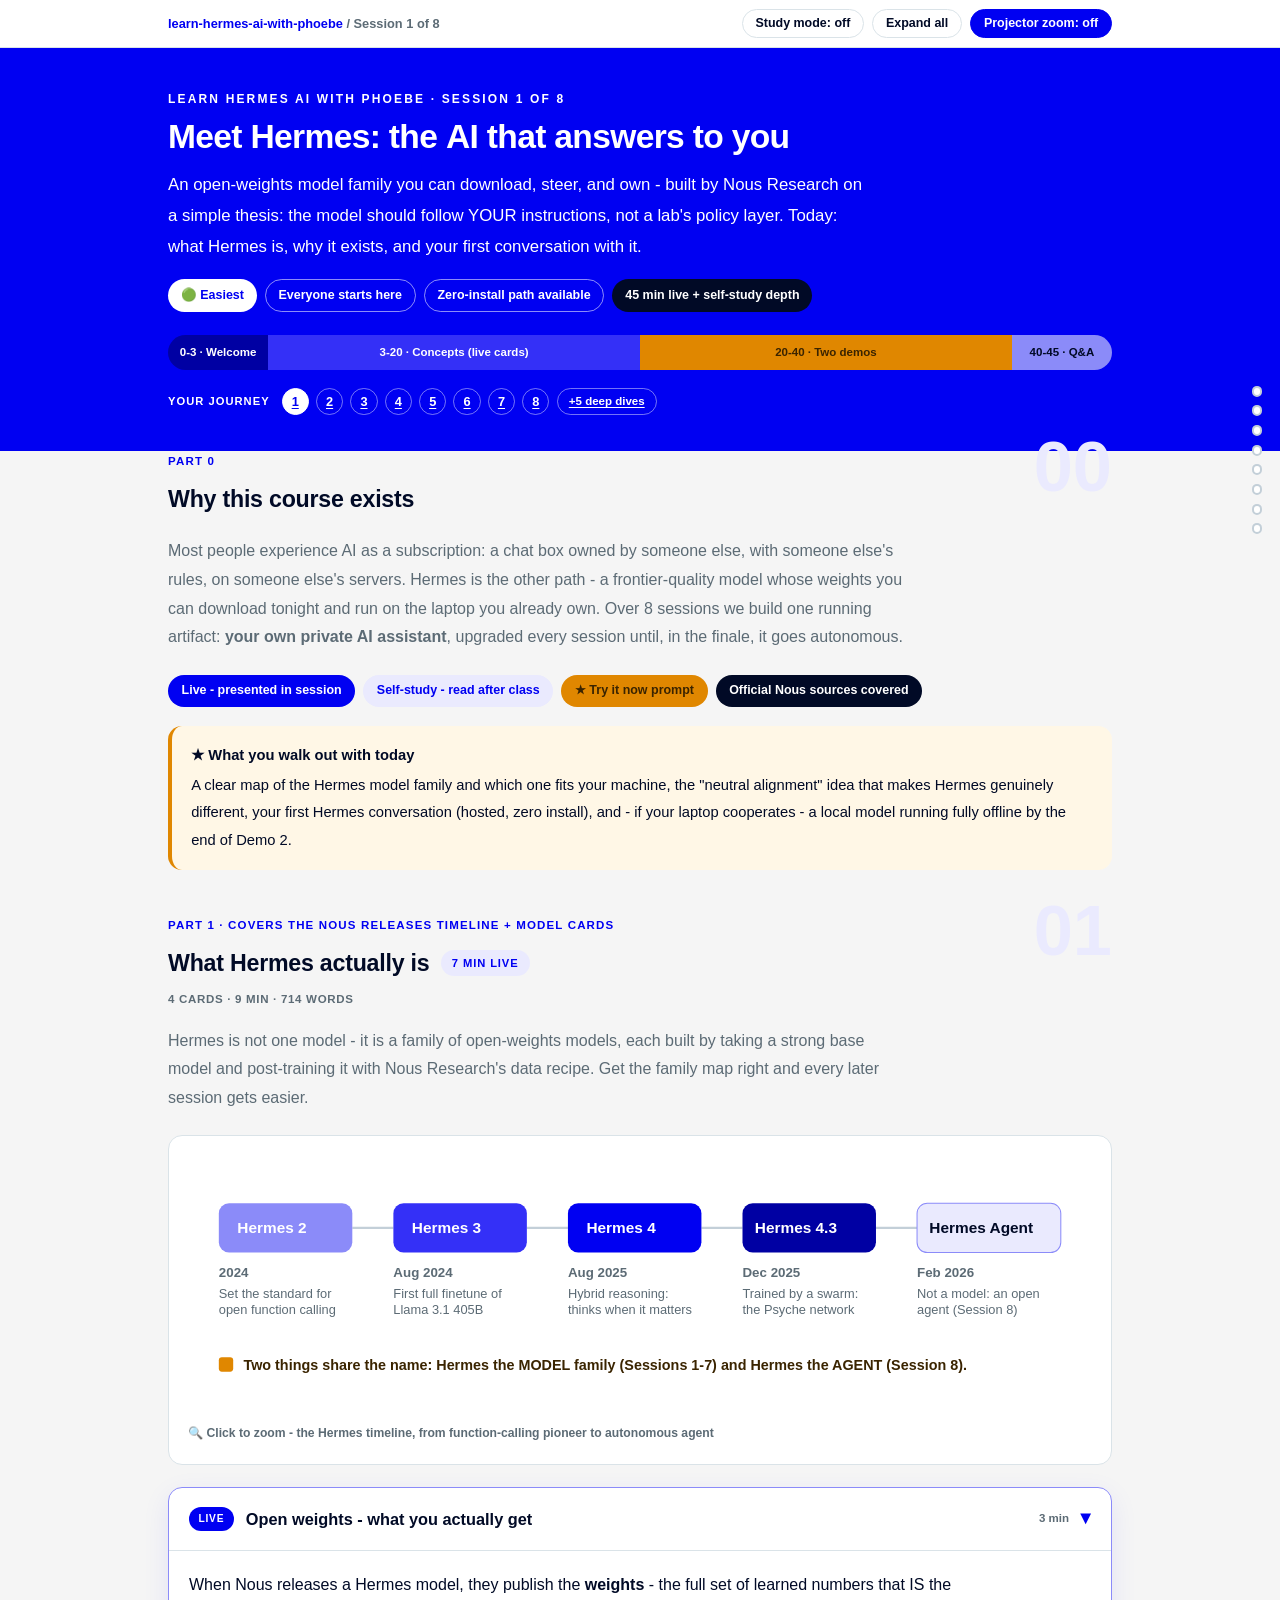
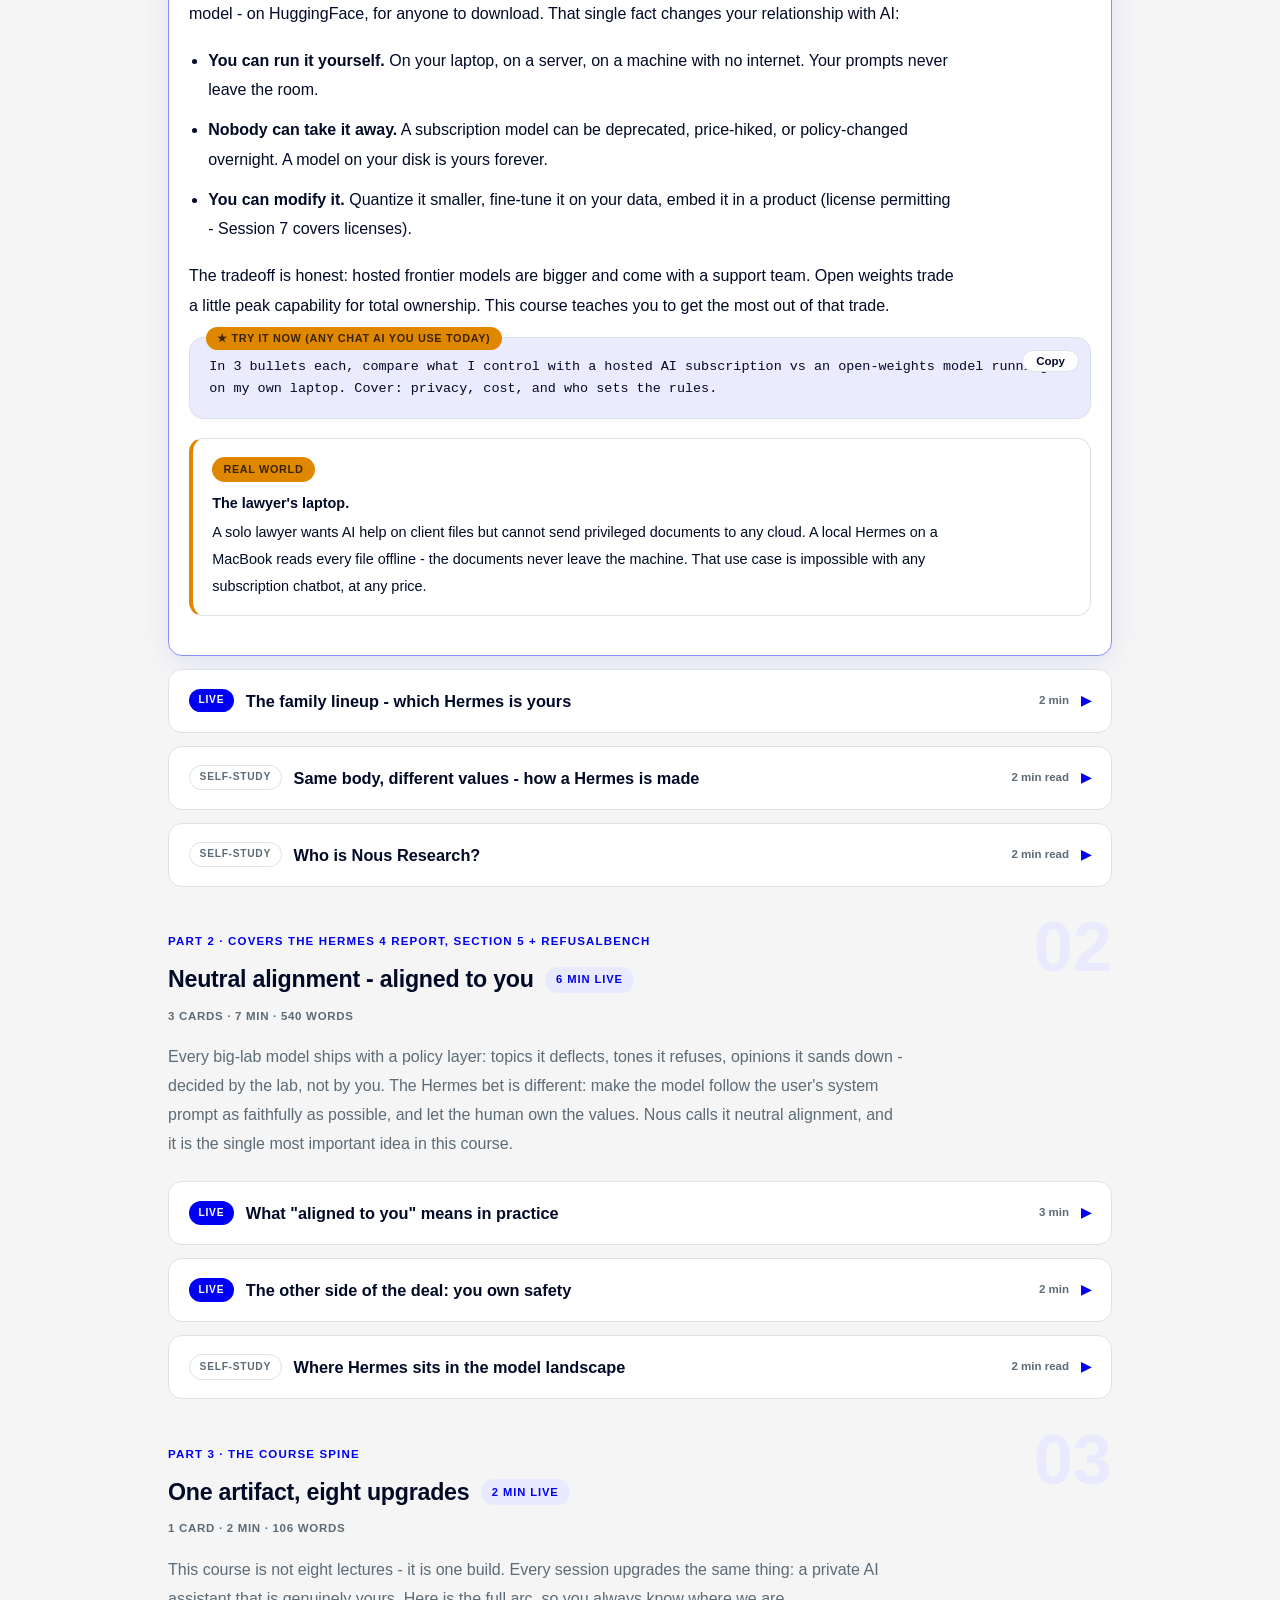
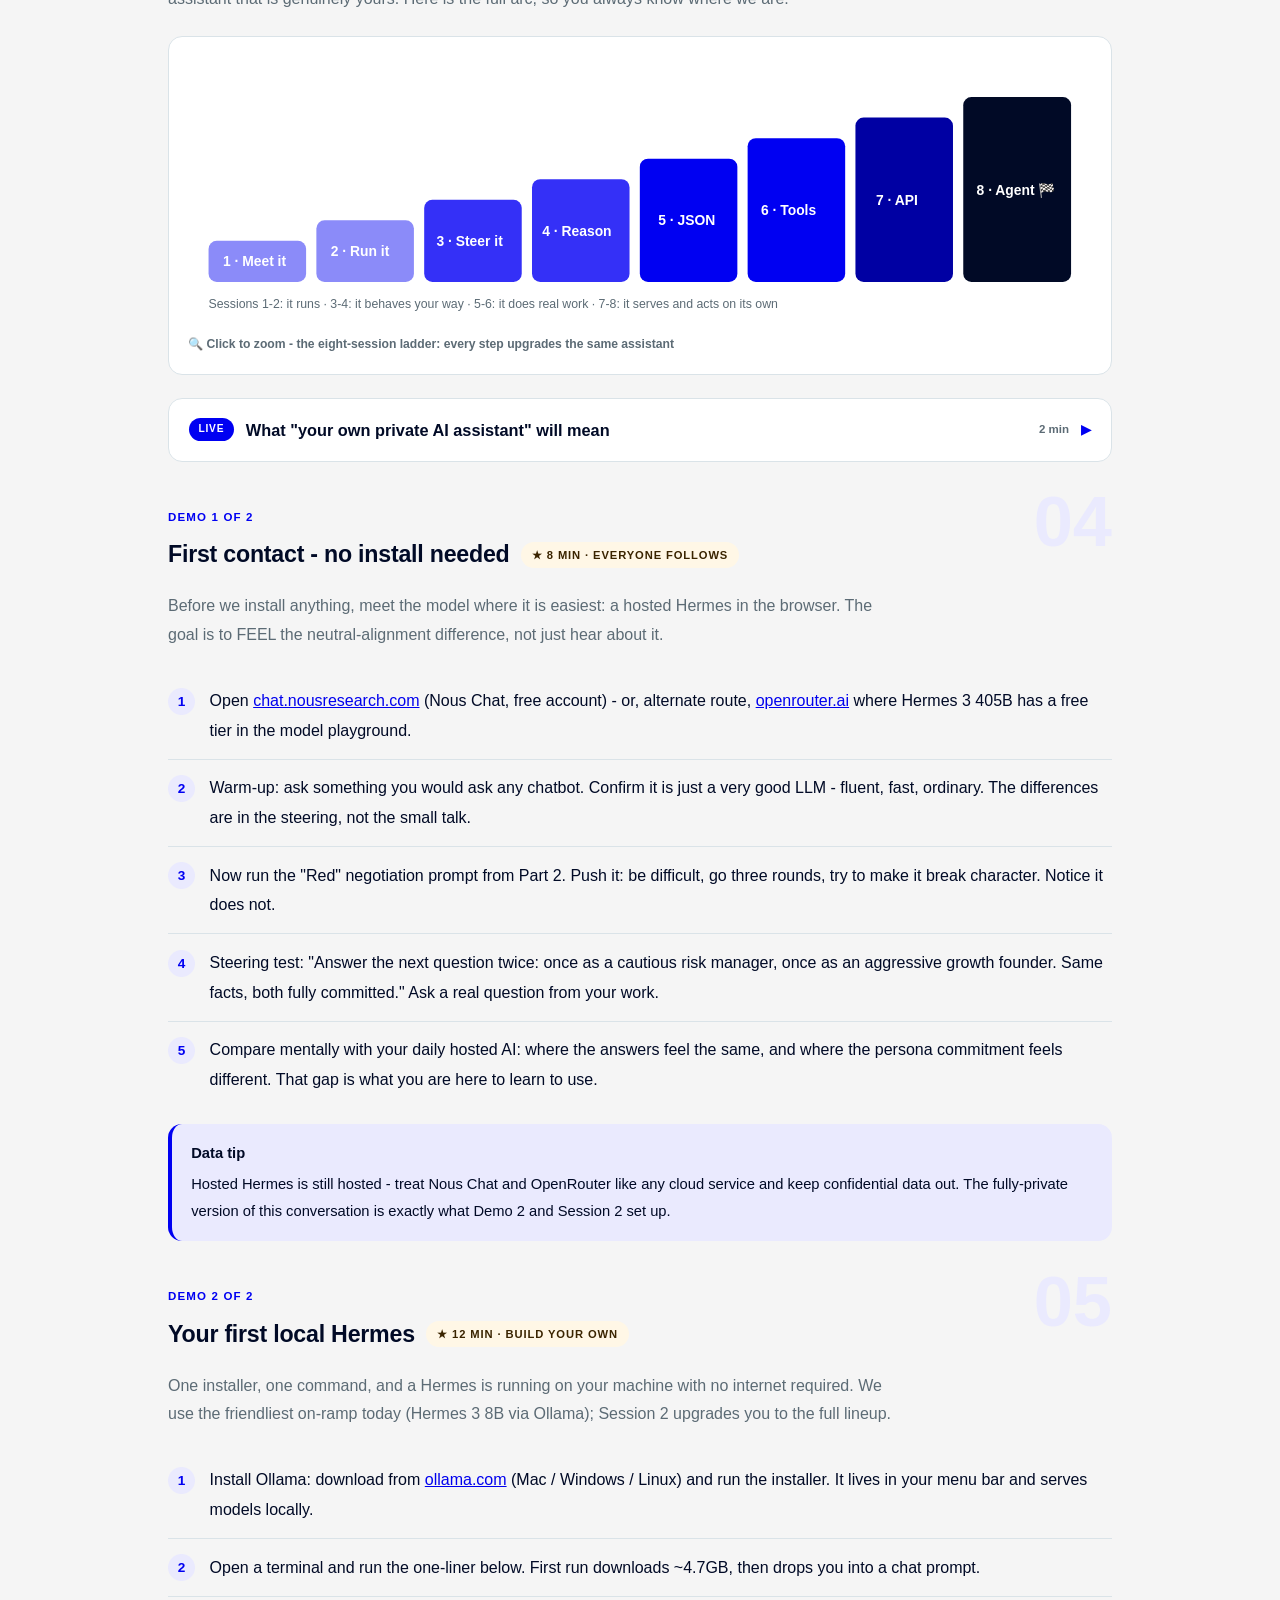
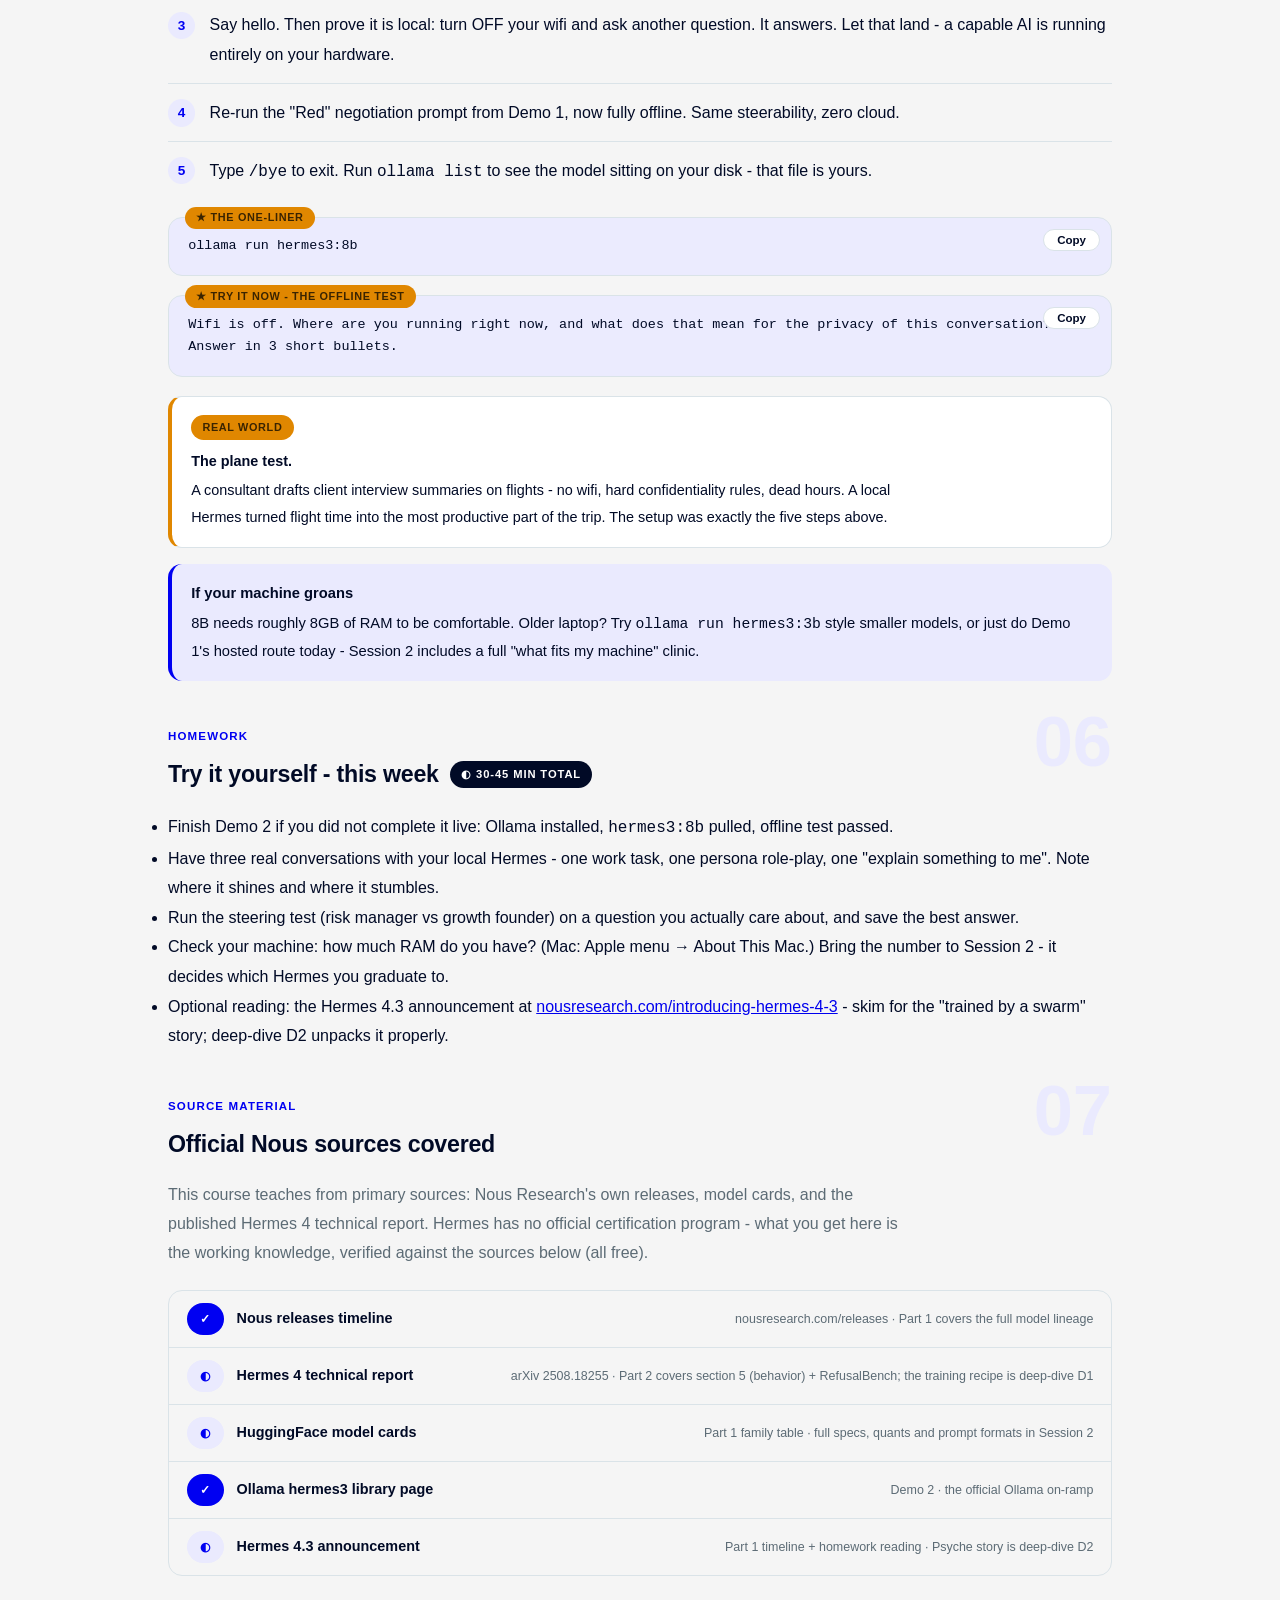
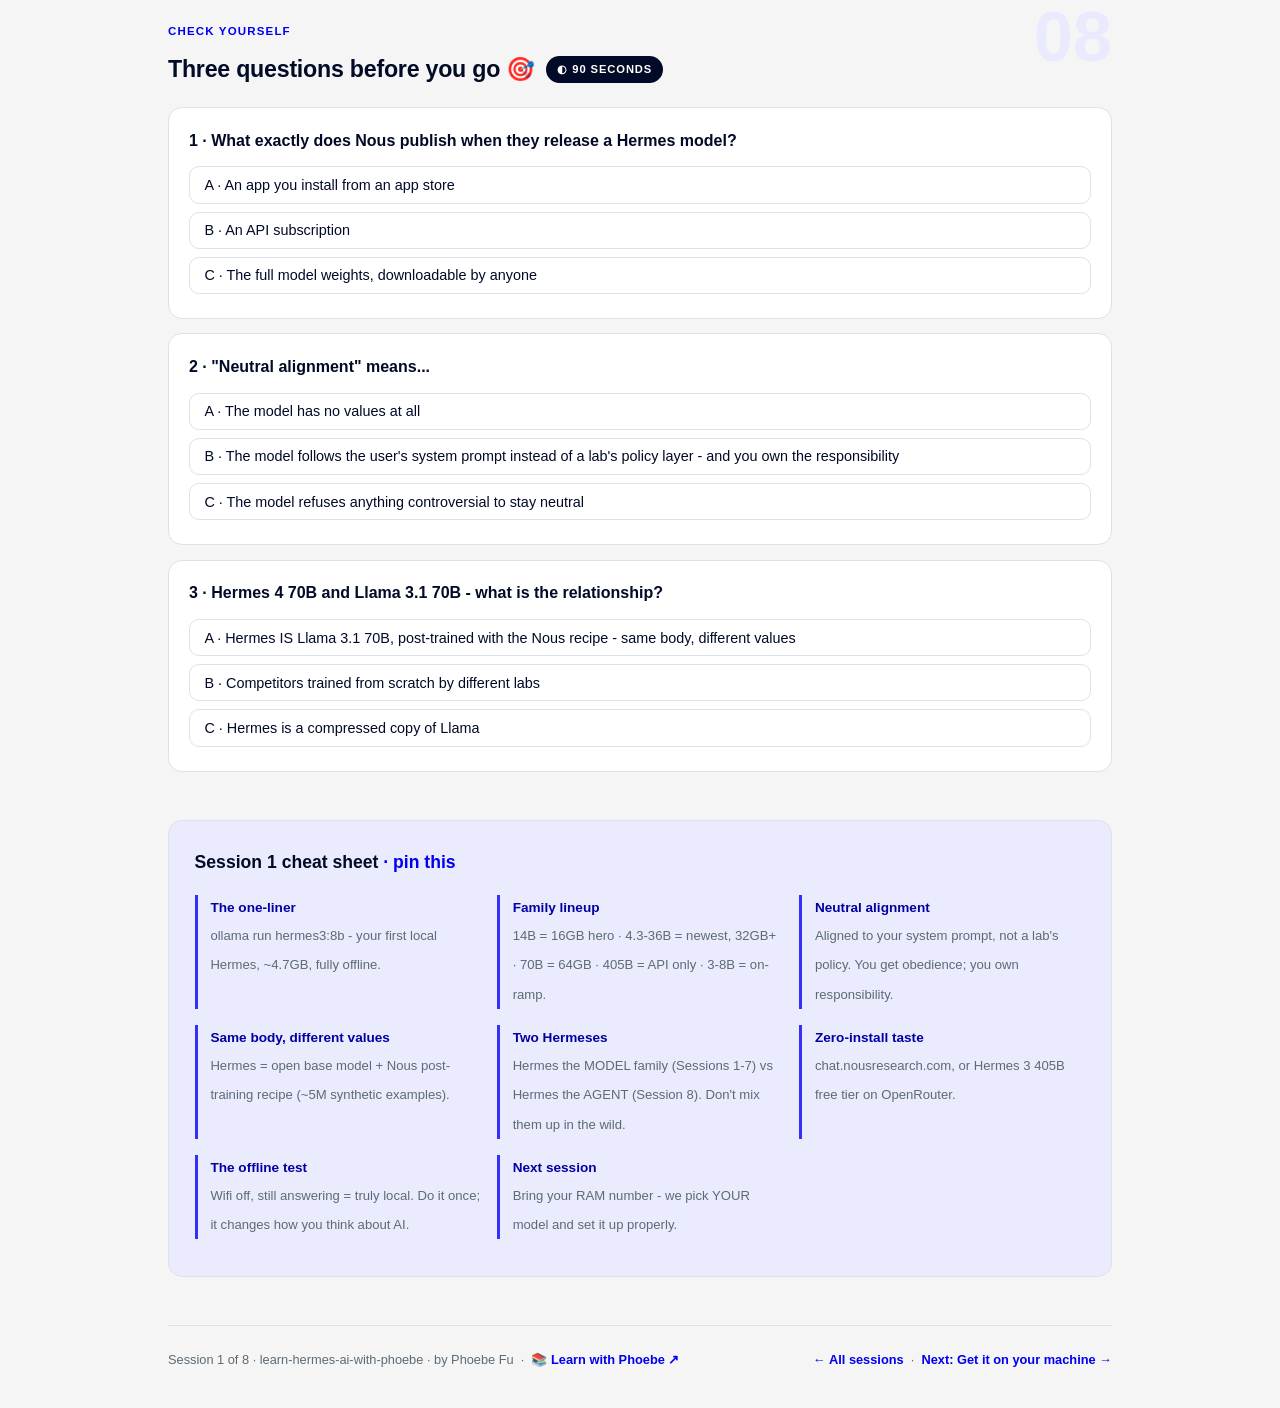
==== commit 0b521bde: "Figure geometry: no line through a label, nothing out of its box Fixes every figure defect the CTM-c" ====
--- a/courses/01-meet-hermes.html
+++ b/courses/01-meet-hermes.html
@@ -89,7 +89,7 @@
           .tlX { font: 400 12.5px Inter, sans-serif; fill: #5C6B75; }
           .tlN { font: 600 14px Inter, sans-serif; fill: #3A2400; }
         </style>
-        <line x1="30" y1="70" x2="850" y2="70" stroke="#C3CFD8" stroke-width="2"/>
+        <path d="M160 70 H200 M330 70 H370 M500 70 H540 M670 70 H710" stroke="#C3CFD8" stroke-width="2" fill="none"/>
         <rect x="30" y="46" width="130" height="48" rx="10" fill="#8B8BF9"/>
         <text class="tlT" x="48" y="75">Hermes 2</text>
         <text class="tlY" x="30" y="118">2024</text>
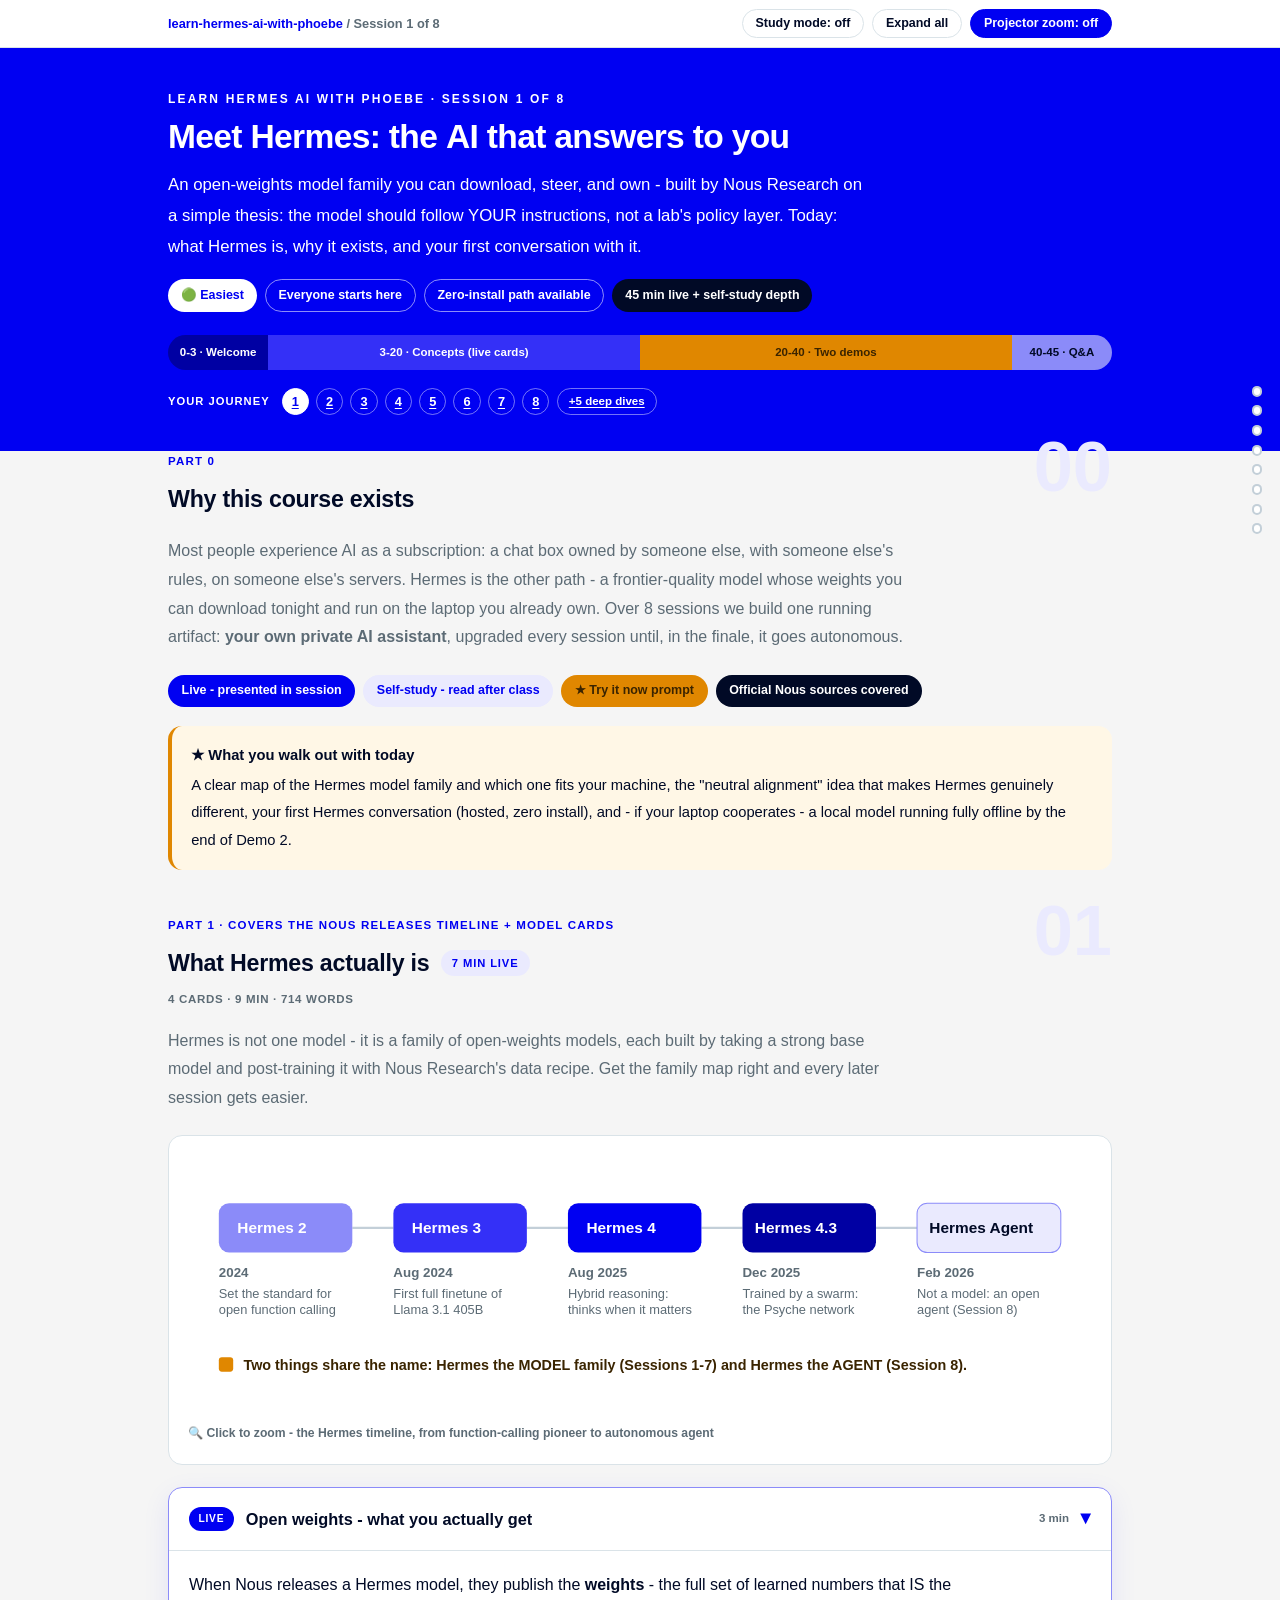
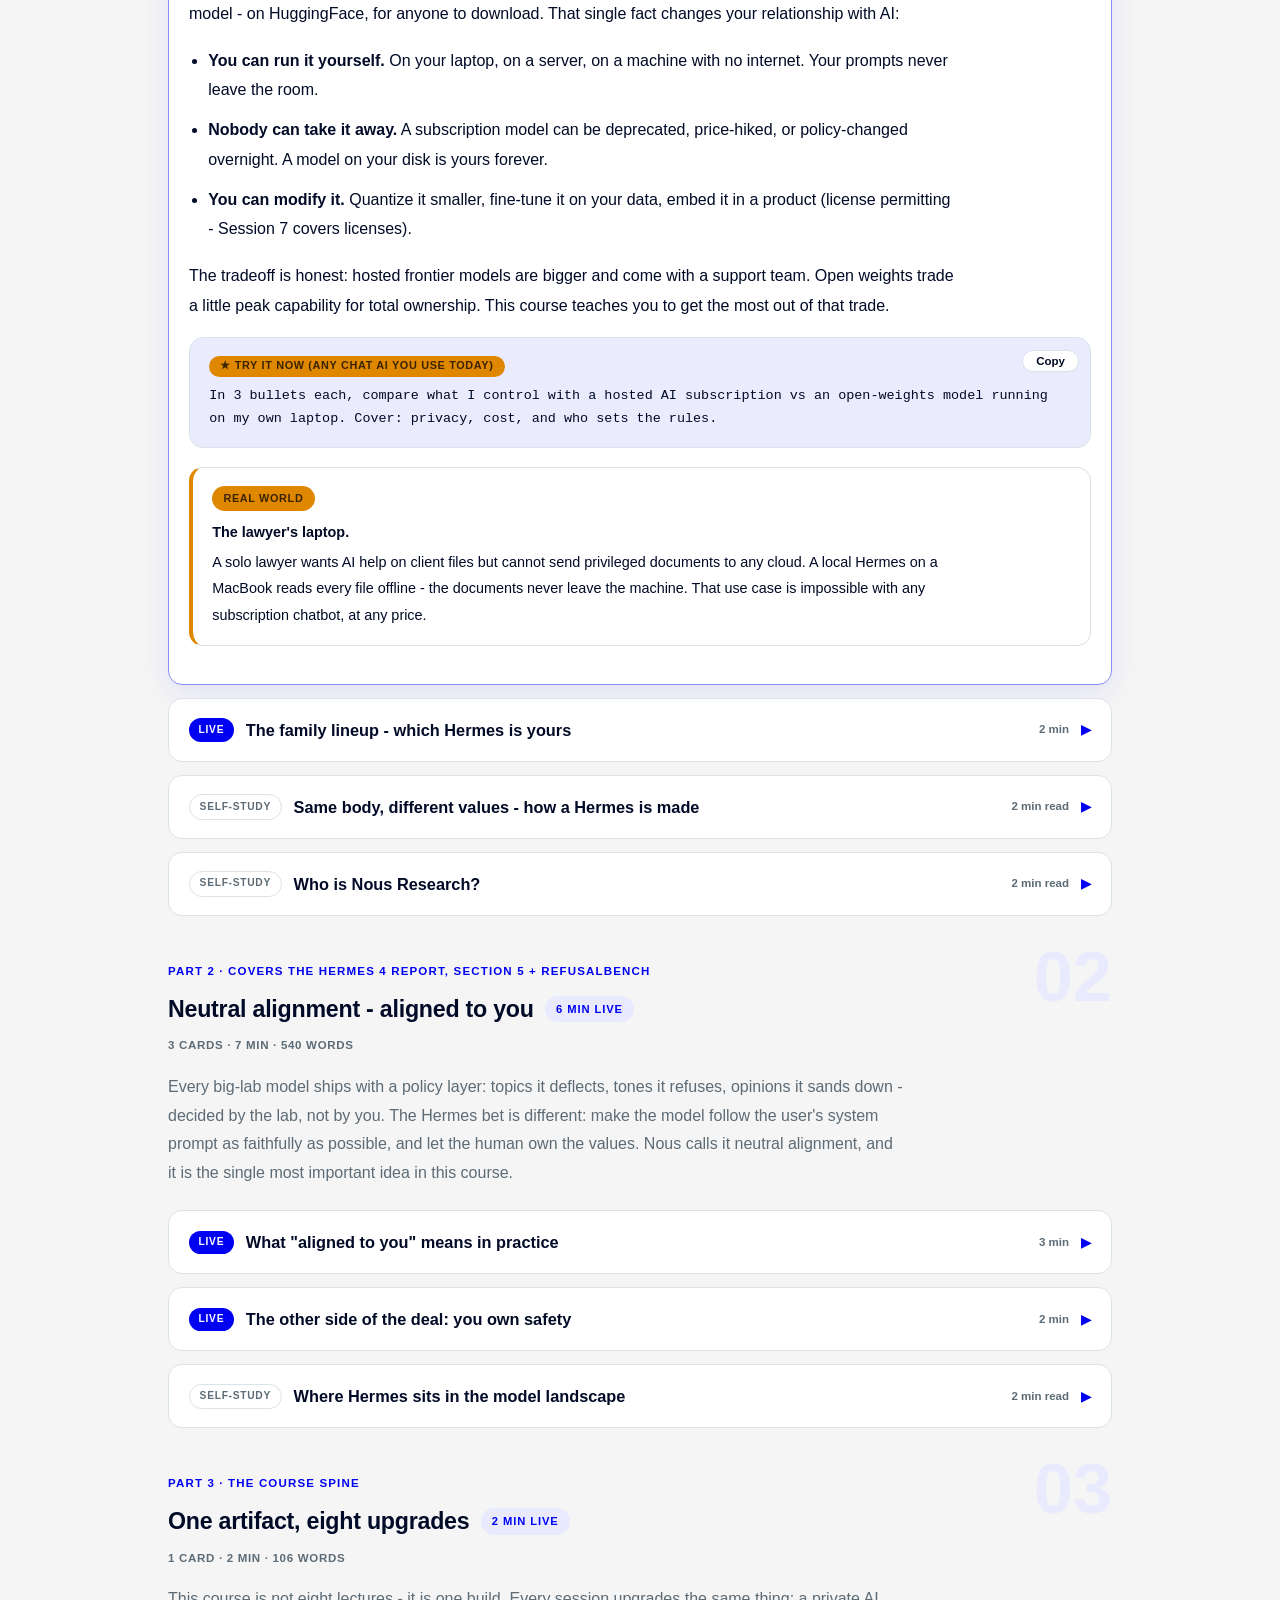
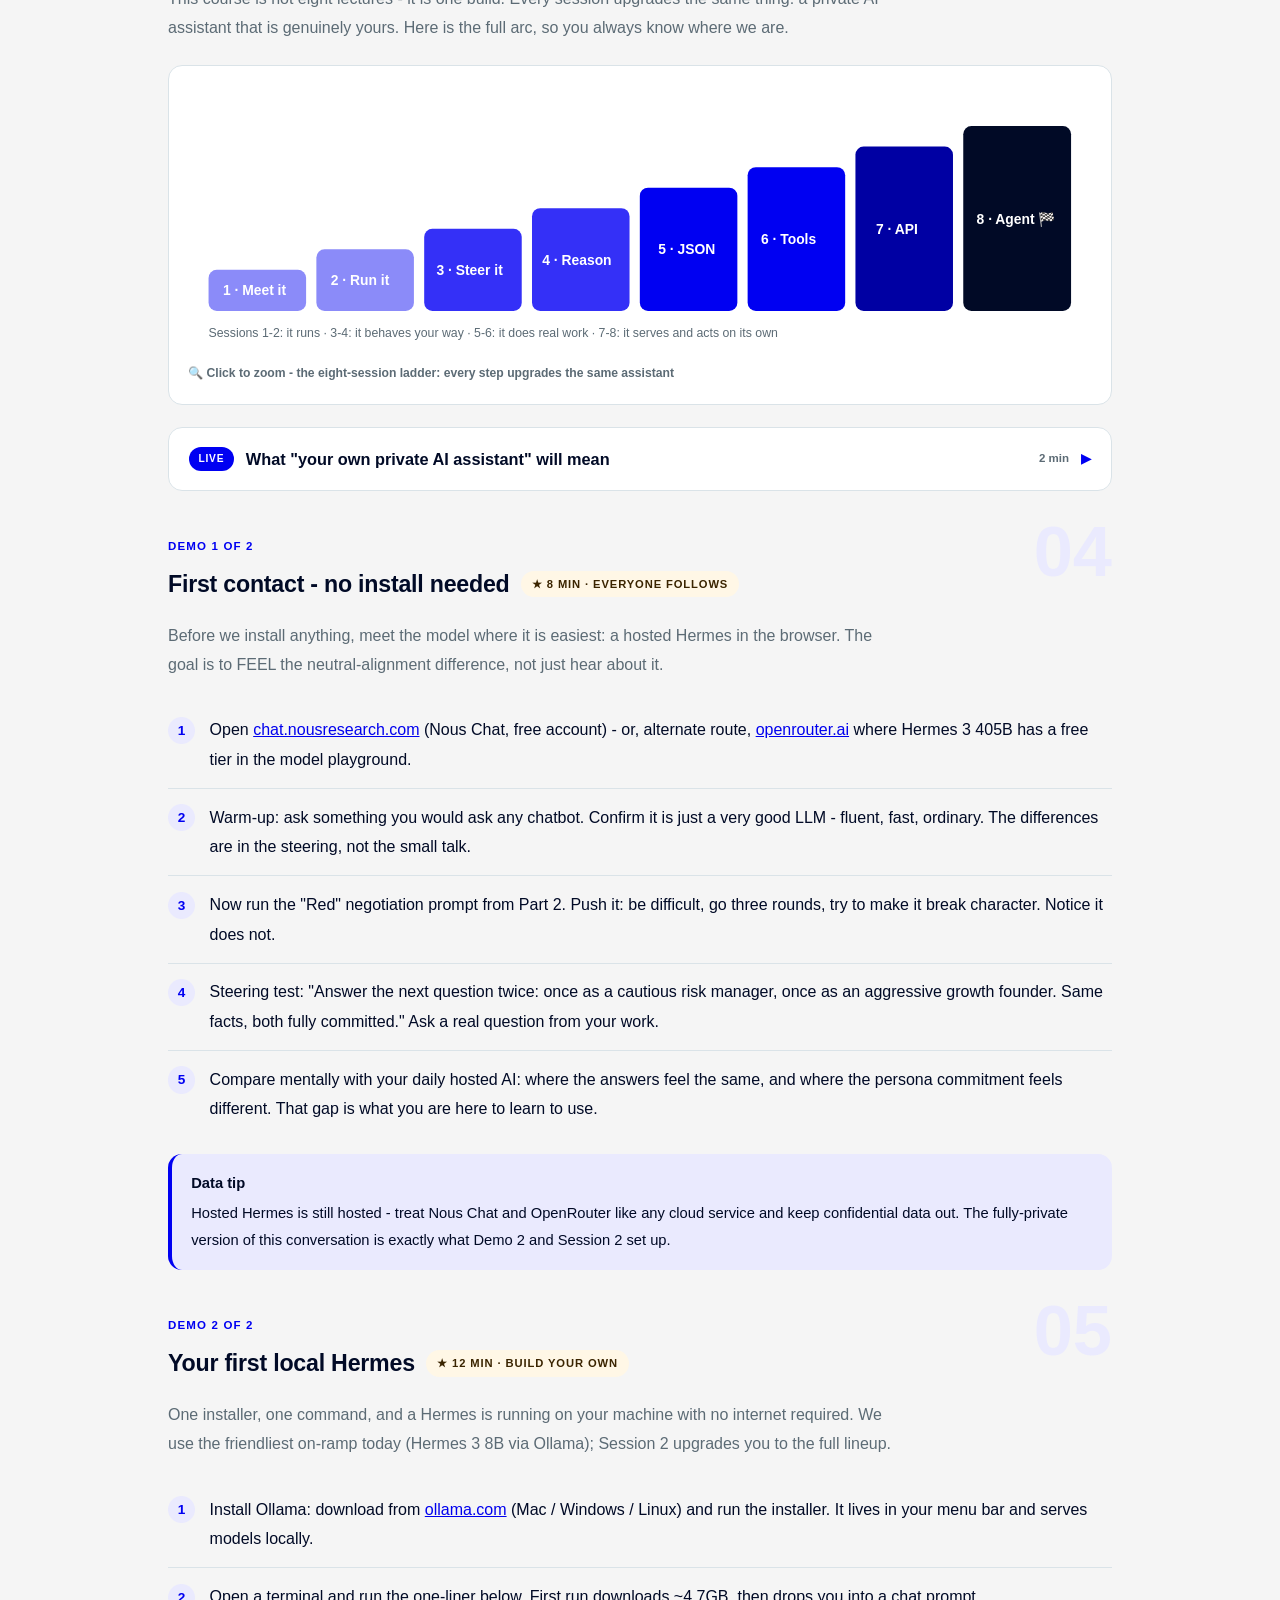
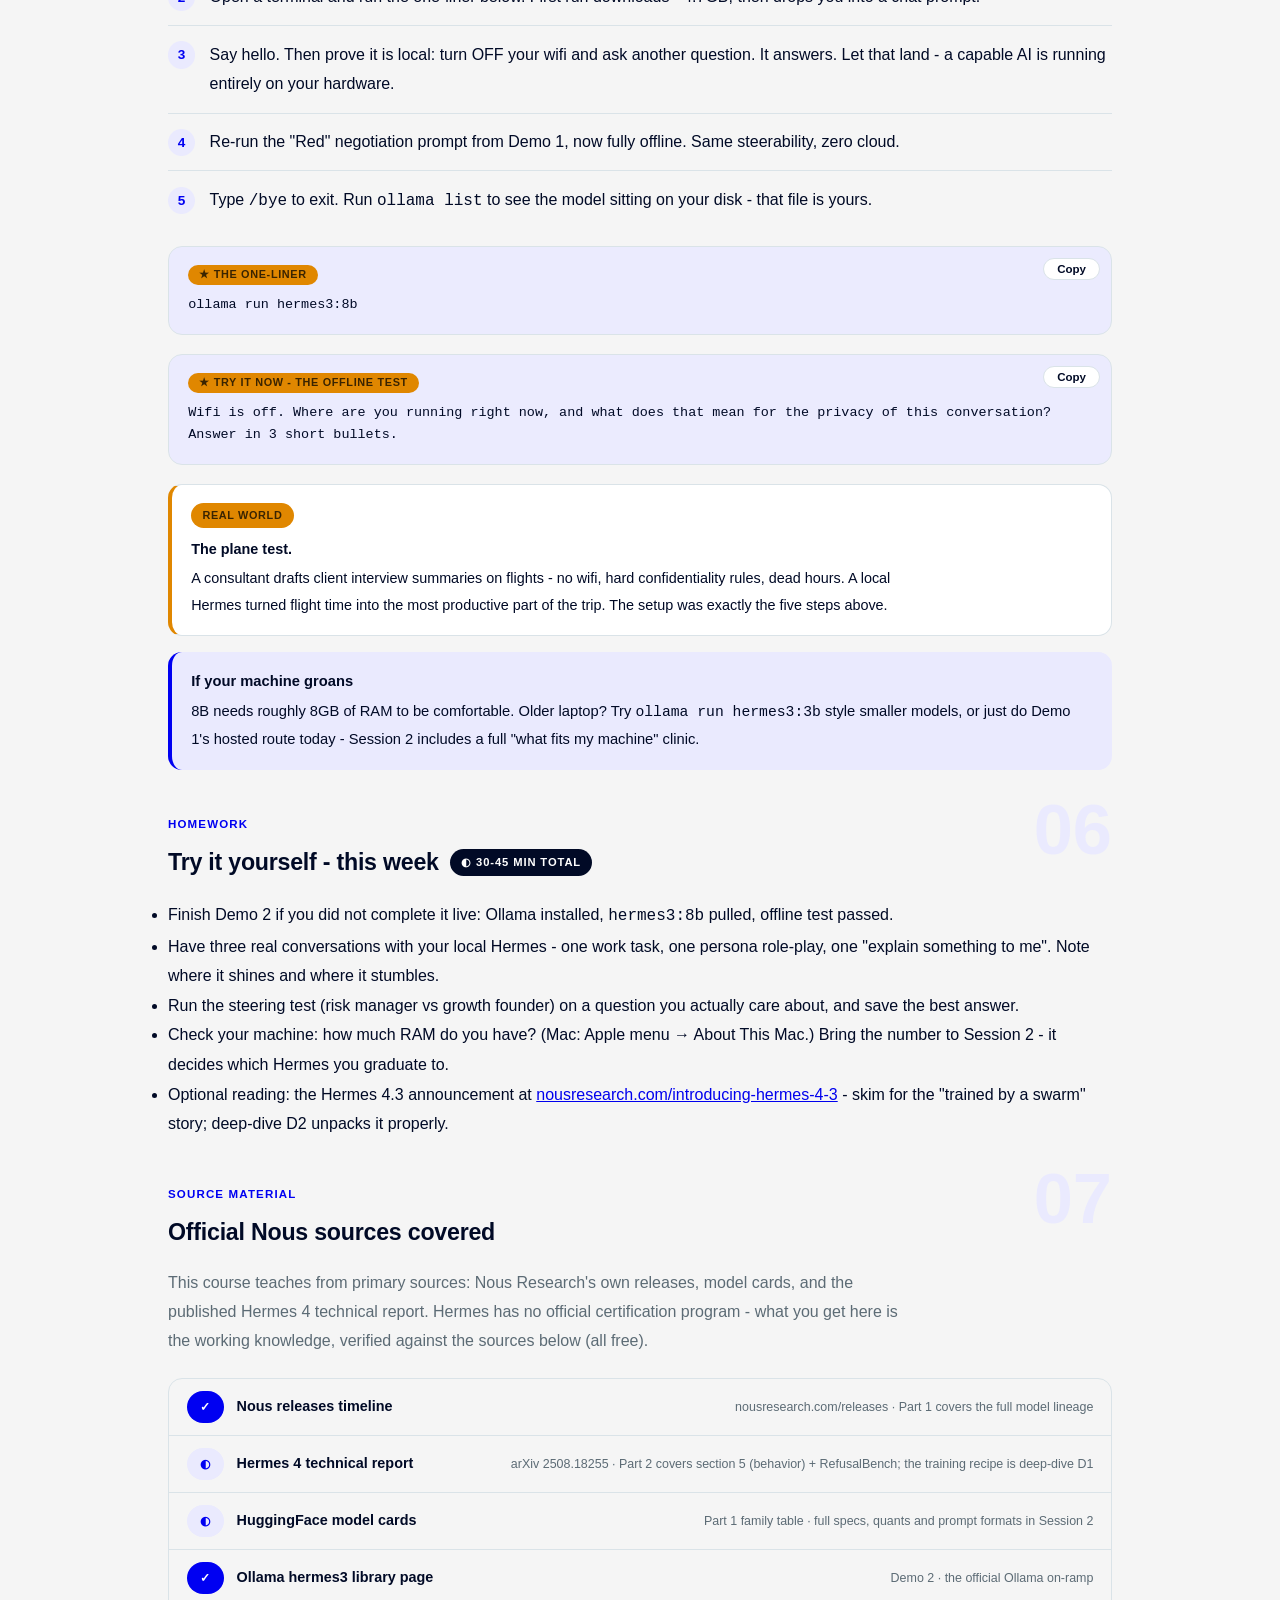
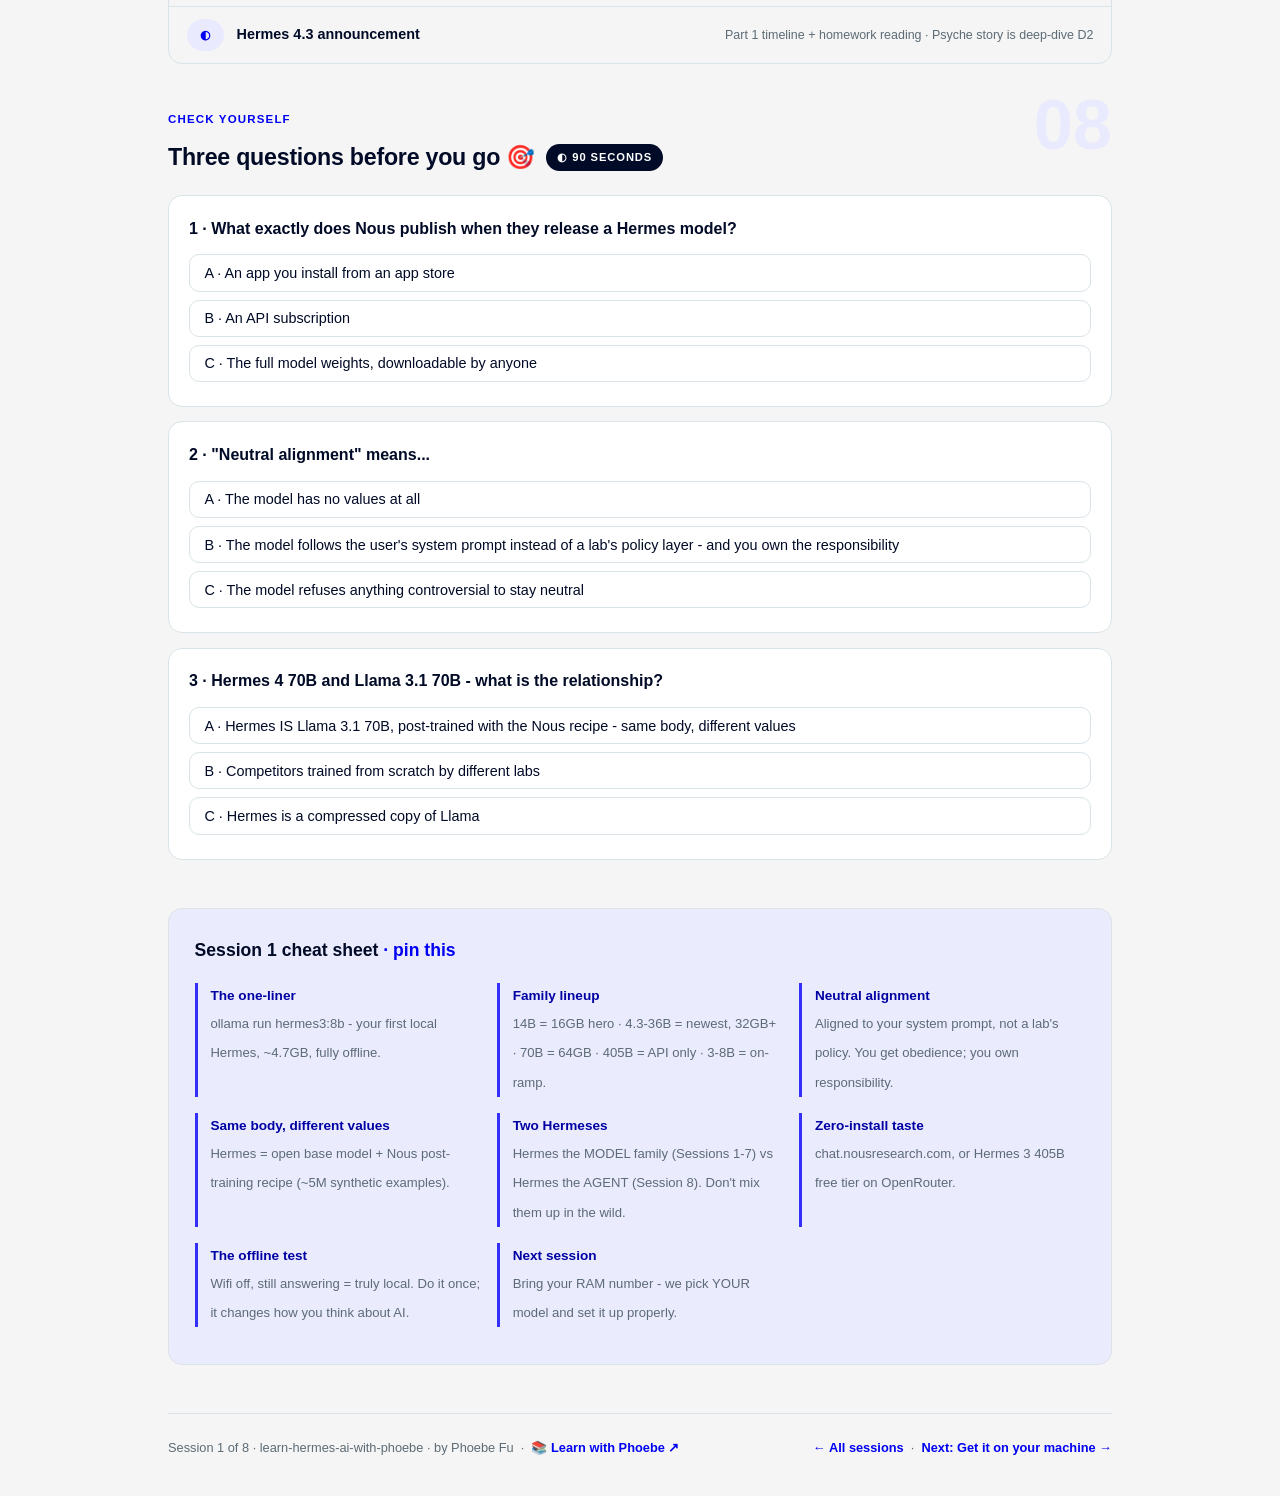
==== commit 0a767f69: "Prompt-box label inside the box: overflow no longer cuts it in half The label hung 0.7rem above the " ====
--- a/courses/01-meet-hermes.html
+++ b/courses/01-meet-hermes.html
@@ -19,7 +19,7 @@
 <meta name="twitter:image" content="https://phoebefu6.github.io/learn-hermes-ai-with-phoebe/assets/og-cover.png">
 <!-- social:end -->
 <title>Session 1 · Meet Hermes: the AI that answers to you - learn hermes ai with phoebe</title>
-<link rel="stylesheet" href="../assets/style.css?v=25">
+<link rel="stylesheet" href="../assets/style.css?v=26">
 </head>
 <body>
 
--- a/assets/style.css
+++ b/assets/style.css
@@ -803,3 +803,8 @@
 .prompt-box b, .prompt-box strong { color: var(--indigo-deep, var(--ink)); }
 .prompt-box span, .prompt-box em, .prompt-box i { color: inherit; }
 .pp-stamp i { color: var(--ink); }
+
+/* Prompt-box label sits inside the box (2026-10-12). Hanging it 0.7rem above the edge let any
+   overflow:auto parent cut it in half; in normal flow nothing can clip it. The right margin
+   keeps it clear of the Copy button; long labels wrap instead of running under it. */
+.prompt-box > .label{ position: static; display: table; margin: 0 5.2rem .55rem 0; white-space: normal; line-height: 1.45; }
